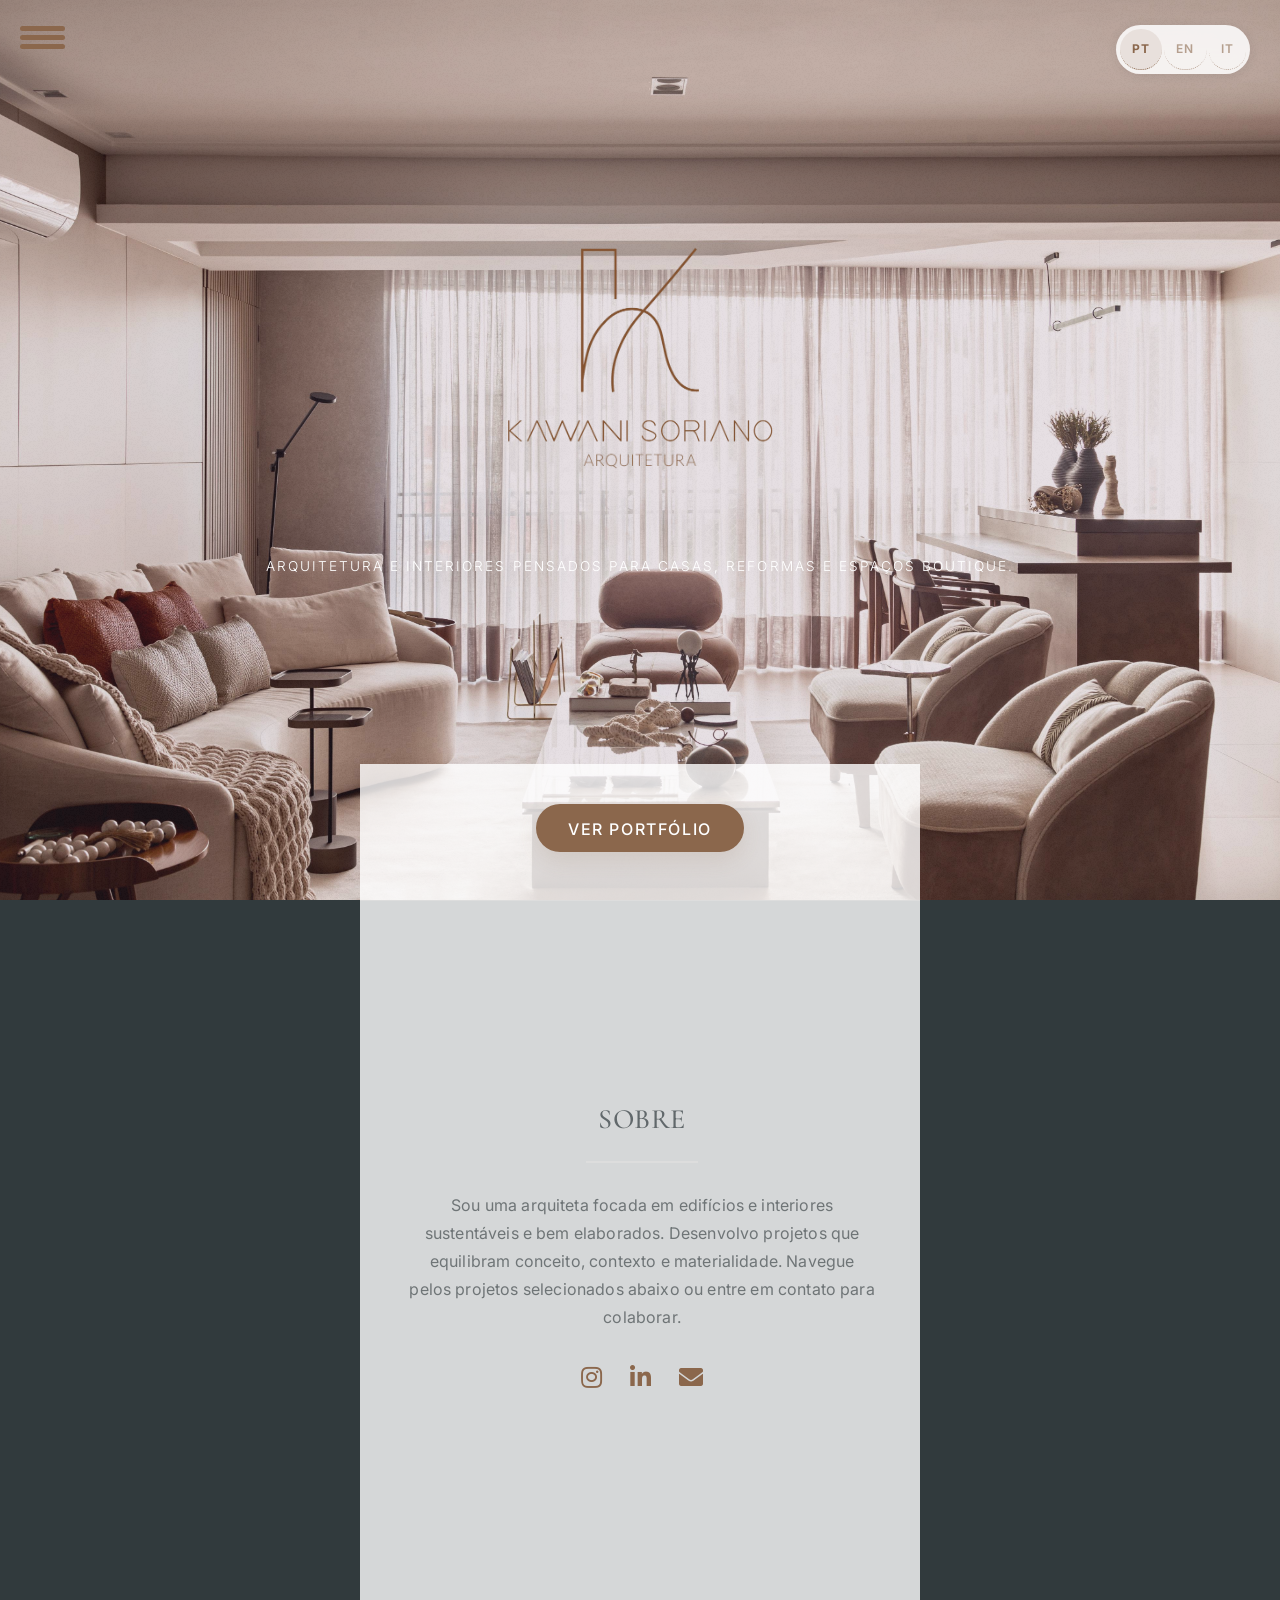
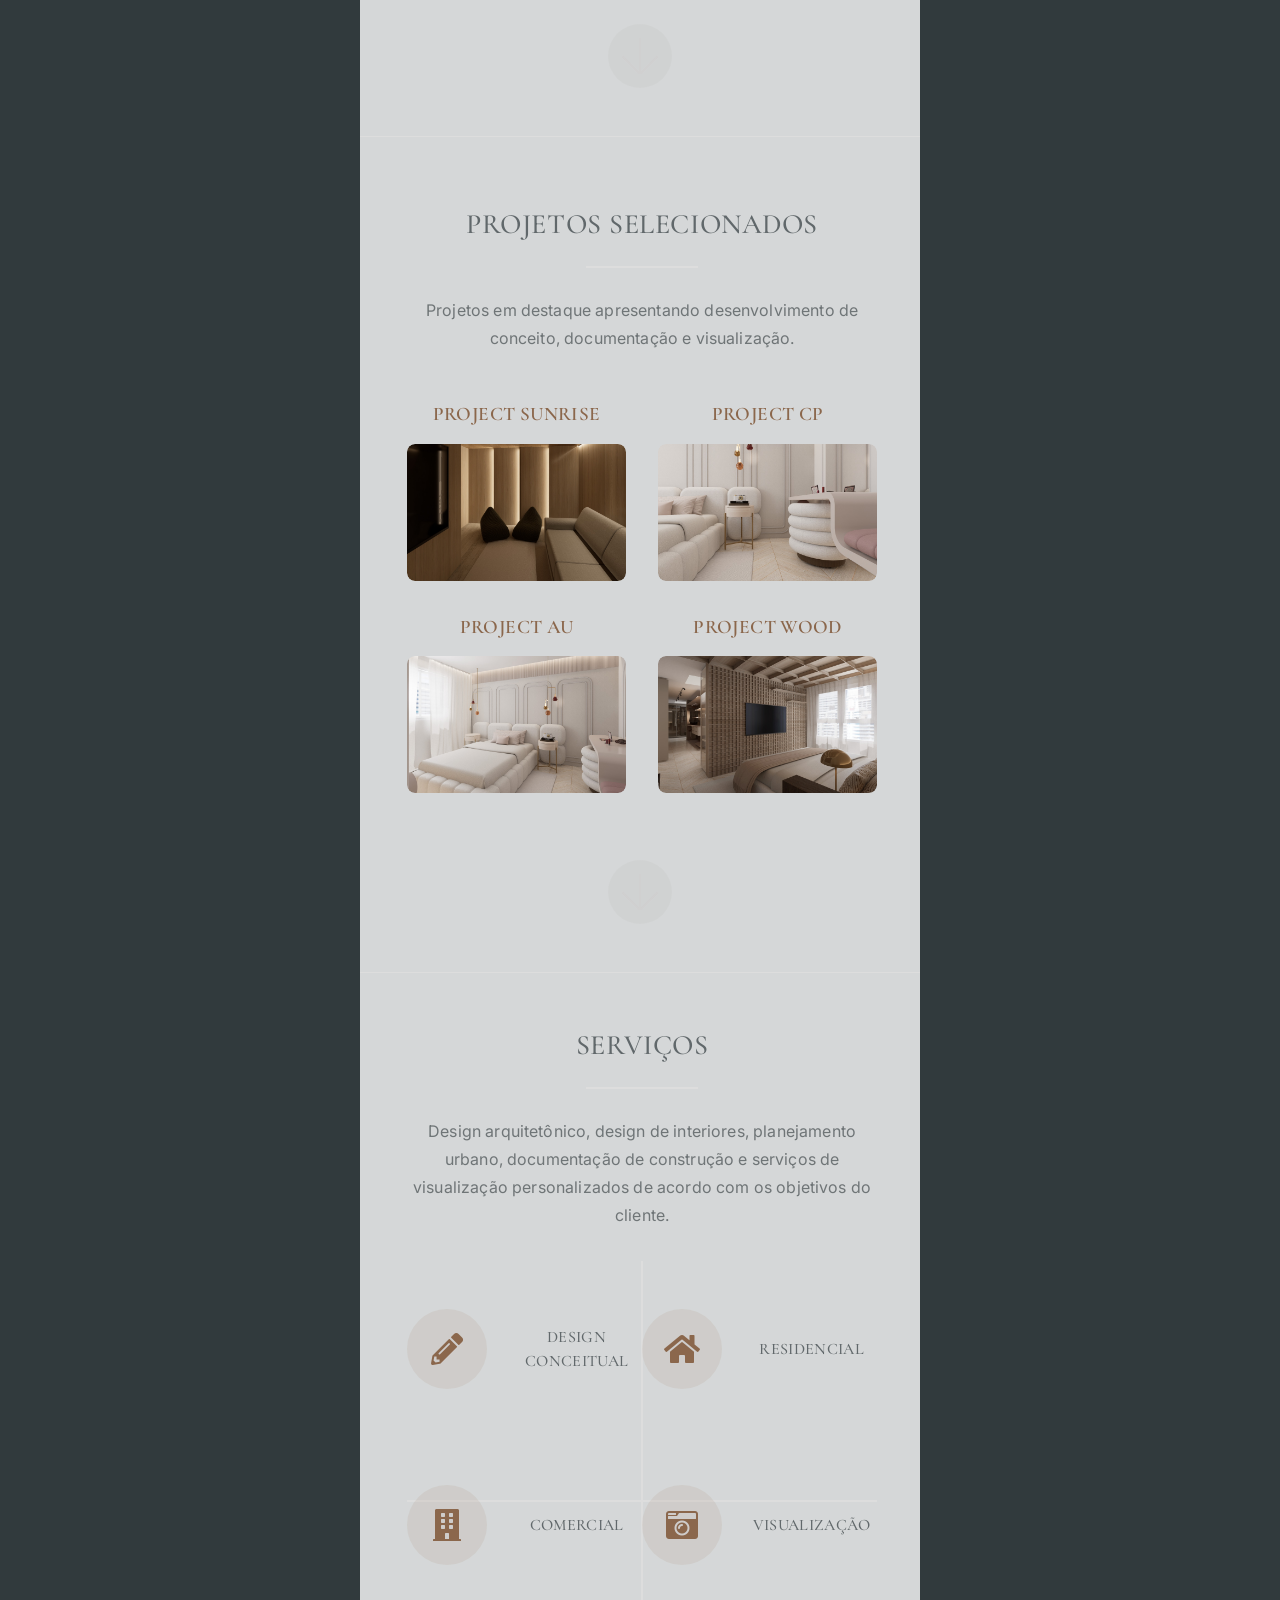
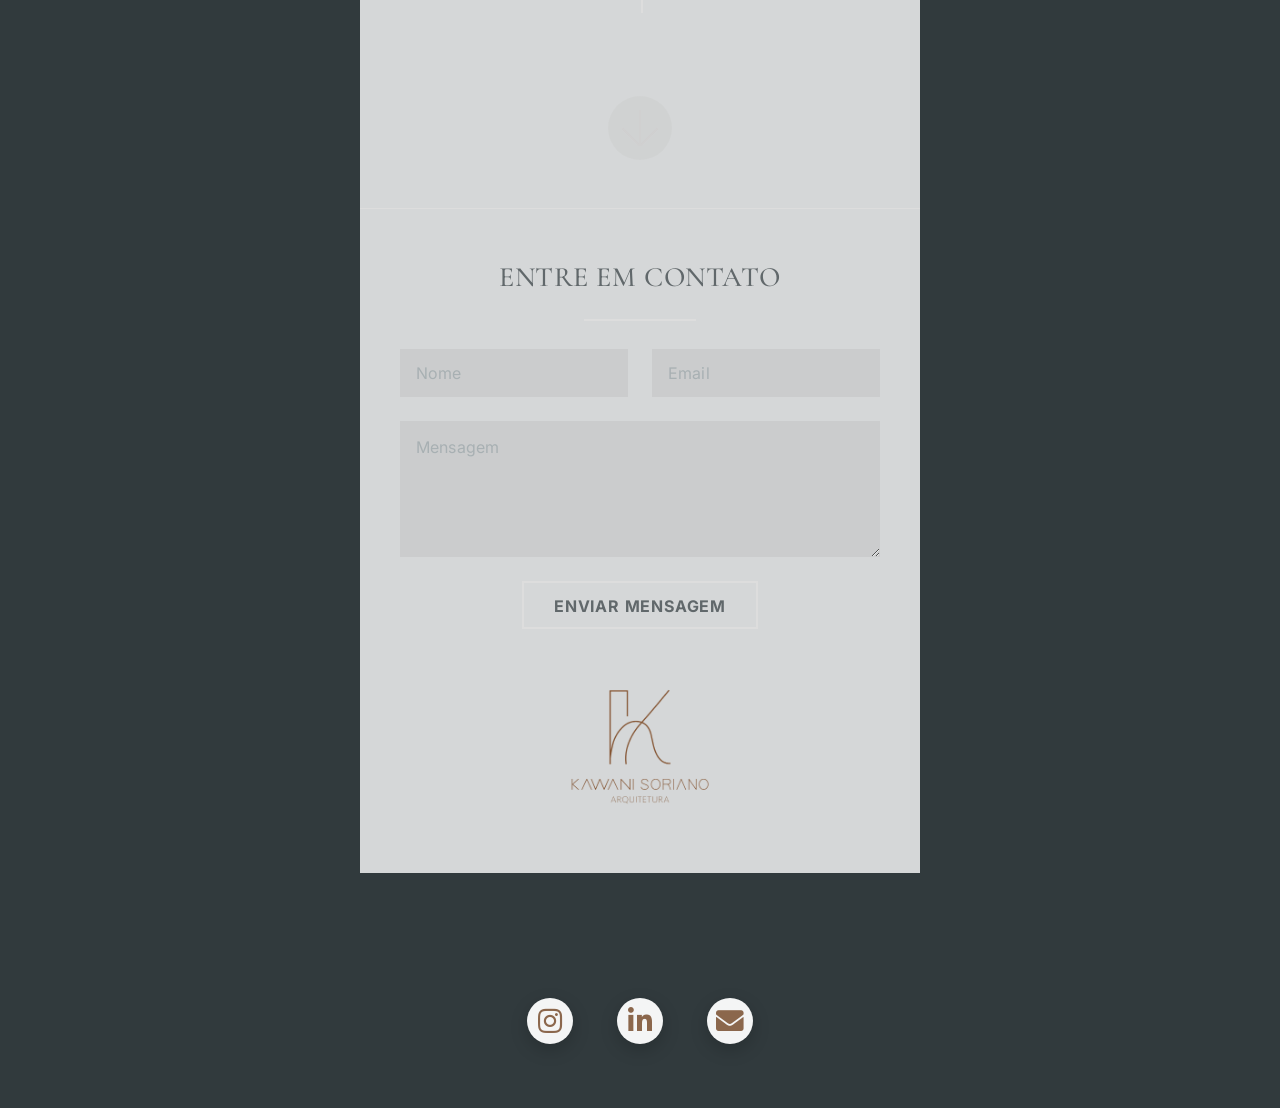
==== index_br.html @ a985feba "user-request: push to main" ====
<!DOCTYPE HTML>
<!--
	Highlights by HTML5 UP
	html5up.net | @ajlkn
	Free for personal and commercial use under the CCA 3.0 license (html5up.net/license)
-->

<!-- DEPLOY TEST -->

<html lang="pt-BR">
	<head>
		<title>Kawani S. — Portfólio de Arquitetura</title>
		<meta charset="utf-8" />
		<meta name="viewport" content="width=device-width, initial-scale=1, user-scalable=no" />
		<meta name="robots" content="index, follow, max-image-preview:large, max-snippet:-1, max-video-preview:-1" />
		<meta name="description" itemprop="description" content="Kawani S. cria arquitetura e interiores pensados para clientes que buscam espaços calmos, bonitos e bem resolvidos." />
		<meta name="keywords" content="arquitetura, design de interiores, arquitetura residencial, interiores comerciais, reforma" />
		<meta name="author" content="Kawani S." />
		<link rel="canonical" href="index_br.html" />
		<link rel="alternate" hreflang="en" href="index.html" />
		<link rel="alternate" hreflang="pt-BR" href="index_br.html" />
		<link rel="alternate" hreflang="it" href="index_it.html" />
		<link rel="alternate" hreflang="x-default" href="index.html" />
		<meta property="og:type" content="website" />
		<meta property="og:title" content="Kawani S. — Portfólio de Arquitetura" />
		<meta property="og:description" content="Arquitetura e interiores pensados para casas, reformas e espaços boutique." />
		<meta property="og:url" content="index_br.html" />
		<meta property="og:site_name" content="Kawani S." />
		<meta name="twitter:card" content="summary_large_image" />
		<meta name="twitter:title" content="Kawani S. — Portfólio de Arquitetura" />
		<meta name="twitter:description" content="Arquitetura e interiores pensados para casas, reformas e espaços boutique." />
		<link rel="apple-touch-icon" sizes="180x180" href="apple-touch-icon.png">
		<link rel="icon" type="image/png" sizes="32x32" href="favicon-32x32.png">
		<link rel="icon" type="image/png" sizes="16x16" href="favicon-16x16.png">
		<link rel="manifest" href="site.webmanifest">
		<link rel="preconnect" href="https://fonts.googleapis.com">
		<link rel="preconnect" href="https://fonts.gstatic.com" crossorigin>
		<link href="https://fonts.googleapis.com/css2?family=Cormorant+Garamond:wght@300;400;500;600;700&family=Inter:wght@300;400;500;600&display=swap" rel="stylesheet">
		<link rel="stylesheet" href="assets/css/main.css" />
		<script type="application/ld+json">
		{
		  "@context": "https://schema.org",
		  "@graph": [
		    {
		      "@type": "Organization",
		      "name": "Kawani S.",
		      "url": "index_br.html",
		      "email": "kawanisorianoarquitetura@gmail.com",
		      "sameAs": [
		        "https://www.instagram.com/kasorianoarquitetura/",
		        "https://www.linkedin.com/in/kawani-s-4705ba17a/"
		      ],
		      "description": "Kawani S. cria arquitetura e interiores para casas, reformas e espaços boutique."
		    },
		    {
		      "@type": "WebSite",
		      "name": "Kawani S. Portfólio de Arquitetura",
		      "url": "index_br.html",
		      "inLanguage": "pt-BR",
		      "description": "Portfólio de arquitetura e design de interiores com foco em conceito, documentação e visualização."
		    },
		    {
		      "@type": "FAQPage",
		      "mainEntity": [
		        {
		          "@type": "Question",
		          "name": "Quais serviços a Kawani S. oferece?",
		          "acceptedAnswer": {
		            "@type": "Answer",
		            "text": "A Kawani S. oferece design conceitual, design residencial, design de interiores comerciais e suporte de visualização para novas construções e reformas."
		          }
		        },
		        {
		          "@type": "Question",
		          "name": "Para quem é o portfólio?",
		          "acceptedAnswer": {
		            "@type": "Answer",
		            "text": "O portfólio é voltado para clientes que buscam arquitetura e interiores pensados para casas, espaços boutique e projetos de reforma."
		          }
		        },
		        {
		          "@type": "Question",
		          "name": "Como posso entrar em contato com a Kawani S.?",
		          "acceptedAnswer": {
		            "@type": "Answer",
		            "text": "Você pode entrar em contato por e-mail ou por meio do formulário de contato no site para consultas e projetos."
		          }
		        }
		      ]
		    }
		  ]
		}
		</script>
		<link rel="icon" type="image/png" sizes="32x32" href="favicon-32x32.png">
		<link rel="icon" type="image/png" sizes="16x16" href="favicon-16x16.png">
		<link rel="manifest" href="site.webmanifest">
		<link rel="preconnect" href="https://fonts.googleapis.com">
		<link rel="preconnect" href="https://fonts.gstatic.com" crossorigin>
		<link href="https://fonts.googleapis.com/css2?family=Cormorant+Garamond:wght@300;400;500;600;700&family=Inter:wght@300;400;500;600&display=swap" rel="stylesheet">
		<link rel="stylesheet" href="assets/css/main.css" />
	</head>
	<body class="is-preload" itemscope itemtype="https://schema.org/WebPage">

		<!-- Top-left navigation (hamburger to expand) -->
		<div id="menu">
		  <div id="menu-bar" onclick="menuOnClick()">
		    <div id="bar1" class="bar"></div>
		    <div id="bar2" class="bar"></div>
		    <div id="bar3" class="bar"></div>
		  </div>
		  <nav class="nav" id="nav">
		    <ul>
		      <li><a href="#one">Sobre</a></li>
		      <li><a href="#two">Projetos</a></li>
		      <li><a href="#three">Serviços</a></li>
		      <li><a href="#footer">Contato</a></li>
		    </ul>
		  </nav>
		</div>

		<div class="menu-bg" id="menu-bg"></div>

		<!-- Language Switcher -->
		<div class="language-switcher">
			<a href="index_br.html" class="language-option active" title="Português (Brasil)">PT</a>
			<a href="index.html" class="language-option" title="English">EN</a>
			<a href="index_it.html" class="language-option" title="Italiano">IT</a>
		</div>

		<!-- Header -->
			<section id="header">
				<header class="major">
					<img src="images/logo.png" alt="Kawani S. logo" class="logo" style="width:290px;max-width:290px;height:auto;" />
					<p>Arquitetura e interiores pensados para casas, reformas e espaços boutique.</p>
				</header>
				<div class="container">
					<ul class="actions special">
						<li><a href="#one" class="button primary scrolly">Ver Portfólio</a></li>
					</ul>
				</div>
			</section>

		<!-- One -->
			<section id="one" class="main special">
				<div class="container">
					<span class="image fit primary"><img src="images/background2.jpeg" alt="" /></span>
					<div class="content">
						<header class="major">
							<h2>Sobre</h2>
						</header>
						<p itemprop="description" data-llm-summary="true">Sou uma arquiteta focada em edifícios e interiores sustentáveis e bem elaborados. Desenvolvo projetos que equilibram conceito, contexto e materialidade. Navegue pelos projetos selecionados abaixo ou entre em contato para colaborar.</p>
						<ul class="icons">
							<li><a href="https://www.instagram.com/kasorianoarquitetura/" class="icon brands alt fa-instagram" target="_blank" rel="noopener"><span class="label">Instagram</span></a></li>
							<li><a href="https://www.linkedin.com/in/kawani-s-4705ba17a/" class="icon brands alt fa-linkedin-in" target="_blank" rel="noopener"><span class="label">LinkedIn</span></a></li>
							<li><a href="mailto:kawanisorianoarquitetura@gmail.com" class="icon solid alt fa-envelope"><span class="label">Email</span></a></li>
						</ul>
					</div>
					<a href="#two" class="goto-next scrolly">Next</a>
				</div>
			</section>

		<!-- Two -->
			<section id="two" class="main special">
				<div class="container">
					<span class="image fit primary"><img src="images/background1.jpeg" alt="" /></span>
					<div class="content">
						<header class="major">
							<h2>Projetos Selecionados</h2>
						</header>
						<p>Projetos em destaque apresentando desenvolvimento de conceito, documentação e visualização.</p>

						<!-- Project Grid -->
						<div class="project-grid">
							<div class="project-card" onclick="openProjectModal('sunrise', event)">
								<h3 class="project-title">Project Sunrise</h3>
								<div class="project-image">
									<img src="images/project-sunrise.jpeg" alt="Project Sunrise" />
									<div class="project-overlay">
										<span class="view-project">Ver Projeto →</span>
									</div>
								</div>
							</div>

							<div class="project-card" onclick="openProjectModal('cp', event)">
								<h3 class="project-title">Project CP</h3>
								<div class="project-image">
									<img src="images/project-cp.jpeg" alt="Project CP" />
									<div class="project-overlay">
										<span class="view-project">Ver Projeto →</span>
									</div>
								</div>
							</div>

							<div class="project-card" onclick="openProjectModal('au', event)">
								<h3 class="project-title">Project AU</h3>
								<div class="project-image">
									<img src="images/project-au.jpeg" alt="Project AU" />
									<div class="project-overlay">
										<span class="view-project">Ver Projeto →</span>
									</div>
								</div>
							</div>

							<div class="project-card" onclick="openProjectModal('wood', event)">
								<h3 class="project-title">Project Wood</h3>
								<div class="project-image">
									<img src="images/project-wood.jpeg" alt="Project Wood" />
									<div class="project-overlay">
										<span class="view-project">Ver Projeto →</span>
									</div>
								</div>
							</div>
						</div>
					</div>
					<a href="#three" class="goto-next scrolly">Next</a>
				</div>
			</section>

		<!-- Three -->
			<section id="three" class="main special">
				<div class="container">
					<span class="image fit primary"><img src="images/background3.jpeg" alt="" /></span>
					<div class="content">
						<header class="major">
							<h2>Serviços</h2>
						</header>
						<p>Design arquitetônico, design de interiores, planejamento urbano, documentação de construção e serviços de visualização personalizados de acordo com os objetivos do cliente.</p>
						<ul class="icons-grid">
							<li>
								<span class="icon solid major fa-pencil-alt"></span>
								<h3>Design Conceitual</h3>
							</li>
							<li>
								<span class="icon solid major fa-home"></span>
								<h3>Residencial</h3>
							</li>
							<li>
								<span class="icon solid major fa-building"></span>
								<h3>Comercial</h3>
							</li>
							<li>
								<span class="icon solid major fa-camera-retro"></span>
								<h3>Visualização</h3>
							</li>
						</ul>
					</div>
					<a href="#footer" class="goto-next scrolly">Next</a>
				</div>
			</section>

		<!-- Four -->
		<!--
			<section id="four" class="main">
				<div class="container">
					<div class="content">
						<header class="major">
							<h2>Elements</h2>
						</header>
						<section>
							<h4>Text</h4>
							<p>This is <b>bold</b> and this is <strong>strong</strong>. This is <i>italic</i> and this is <em>emphasized</em>.
							This is <sup>superscript</sup> text and this is <sub>subscript</sub> text.
							This is <u>underlined</u> and this is code: <code>for (;;) { ... }</code>. Finally, <a href="#">this is a link</a>.</p>
							<hr />
							<header>
								<h4>Heading with a Subtitle</h4>
								<p>Lorem ipsum dolor sit amet nullam id egestas urna aliquam</p>
							</header>
							<p>Nunc lacinia ante nunc ac lobortis. Interdum adipiscing gravida odio porttitor sem non mi integer non faucibus ornare mi ut ante amet placerat aliquet. Volutpat eu sed ante lacinia sapien lorem accumsan varius montes viverra nibh in adipiscing blandit tempus accumsan.</p>
							<header>
								<h5>Heading with a Subtitle</h5>
								<p>Lorem ipsum dolor sit amet nullam id egestas urna aliquam</p>
							</header>
							<p>Nunc lacinia ante nunc ac lobortis. Interdum adipiscing gravida odio porttitor sem non mi integer non faucibus ornare mi ut ante amet placerat aliquet. Volutpat eu sed ante lacinia sapien lorem accumsan varius montes viverra nibh in adipiscing blandit tempus accumsan.</p>
							<hr />
							<h2>Heading Level 2</h2>
							<h3>Heading Level 3</h3>
							<h4>Heading Level 4</h4>
							<h5>Heading Level 5</h5>
							<h6>Heading Level 6</h6>
							<hr />
							<h5>Blockquote</h5>
							<blockquote>Fringilla nisl. Donec accumsan interdum nisi, quis tincidunt felis sagittis eget tempus euismod. Vestibulum ante ipsum primis in faucibus vestibulum. Blandit adipiscing eu felis iaculis volutpat ac adipiscing accumsan faucibus. Vestibulum ante ipsum primis in faucibus lorem ipsum dolor sit amet nullam adipiscing eu felis.</blockquote>
							<h5>Preformatted</h5>
							<pre><code>i = 0;

while (!deck.isInOrder()) {
  print 'Iteration ' + i;
  deck.shuffle();
  i++;
}

print 'It took ' + i + ' iterations to sort the deck.';</code></pre>
						</section>

						<section>
							<h4>Lists</h4>
							<div class="row">
								<div class="col-6 col-12-medium">
									<h5>Unordered</h5>
									<ul>
										<li>Dolor pulvinar etiam.</li>
										<li>Sagittis adipiscing.</li>
										<li>Felis enim feugiat.</li>
									</ul>
									<h5>Alternate</h5>
									<ul class="alt">
										<li>Dolor pulvinar etiam.</li>
										<li>Sagittis adipiscing.</li>
										<li>Felis enim feugiat.</li>
									</ul>
								</div>
								<div class="col-6 col-12-medium">
									<h5>Ordered</h5>
									<ol>
										<li>Dolor pulvinar etiam.</li>
										<li>Etiam vel felis viverra.</li>
										<li>Felis enim feugiat.</li>
										<li>Dolor pulvinar etiam.</li>
										<li>Etiam vel felis lorem.</li>
										<li>Felis enim et feugiat.</li>
									</ol>
									<h5>Icons</h5>
									<ul class="icons">
										<li><a href="#" class="icon brands fa-twitter"><span class="label">Twitter</span></a></li>
										<li><a href="#" class="icon brands fa-facebook-f"><span class="label">Facebook</span></a></li>
										<li><a href="#" class="icon brands fa-instagram"><span class="label">Instagram</span></a></li>
										<li><a href="#" class="icon brands fa-github"><span class="label">Github</span></a></li>
									</ul>
								</div>
							</div>
							<h5>Actions</h5>
							<ul class="actions">
								<li><a href="#" class="button primary">Default</a></li>
								<li><a href="#" class="button">Default</a></li>
							</ul>
							<ul class="actions small">
								<li><a href="#" class="button primary small">Small</a></li>
								<li><a href="#" class="button small">Small</a></li>
							</ul>
							<div class="row">
								<div class="col-6 col-12-small">
									<ul class="actions stacked">
										<li><a href="#" class="button primary">Default</a></li>
										<li><a href="#" class="button">Default</a></li>
									</ul>
								</div>
								<div class="col-6 col-12-small">
									<ul class="actions stacked">
										<li><a href="#" class="button primary small">Small</a></li>
										<li><a href="#" class="button small">Small</a></li>
									</ul>
								</div>
								<div class="col-6 col-12-small">
									<ul class="actions stacked">
										<li><a href="#" class="button primary fit">Default</a></li>
										<li><a href="#" class="button fit">Default</a></li>
									</ul>
								</div>
								<div class="col-6 col-12-small">
									<ul class="actions stacked">
										<li><a href="#" class="button primary small fit">Small</a></li>
										<li><a href="#" class="button small fit">Small</a></li>
									</ul>
								</div>
							</div>
						</section>

						<section>
							<h4>Table</h4>
							<h5>Default</h5>
							<div class="table-wrapper">
								<table>
									<thead>
										<tr>
											<th>Name</th>
											<th>Description</th>
											<th>Price</th>
										</tr>
									</thead>
									<tbody>
										<tr>
											<td>Item One</td>
											<td>Ante turpis integer aliquet porttitor.</td>
											<td>29.99</td>
										</tr>
										<tr>
											<td>Item Two</td>
											<td>Vis ac commodo adipiscing arcu aliquet.</td>
											<td>19.99</td>
										</tr>
										<tr>
											<td>Item Three</td>
											<td> Morbi faucibus arcu accumsan lorem.</td>
											<td>29.99</td>
										</tr>
										<tr>
											<td>Item Four</td>
											<td>Vitae integer tempus condimentum.</td>
											<td>19.99</td>
										</tr>
										<tr>
											<td>Item Five</td>
											<td>Ante turpis integer aliquet porttitor.</td>
											<td>29.99</td>
										</tr>
									</tbody>
									<tfoot>
										<tr>
											<td colspan="2"></td>
											<td>100.00</td>
										</tr>
									</tfoot>
								</table>
							</div>

							<h5>Alternate</h5>
							<div class="table-wrapper">
								<table class="alt">
									<thead>
										<tr>
											<th>Name</th>
											<th>Description</th>
											<th>Price</th>
										</tr>
									</thead>
									<tbody>
										<tr>
											<td>Item One</td>
											<td>Ante turpis integer aliquet porttitor.</td>
											<td>29.99</td>
										</tr>
										<tr>
											<td>Item Two</td>
											<td>Vis ac commodo adipiscing arcu aliquet.</td>
											<td>19.99</td>
										</tr>
										<tr>
											<td>Item Three</td>
											<td> Morbi faucibus arcu accumsan lorem.</td>
											<td>29.99</td>
										</tr>
										<tr>
											<td>Item Four</td>
											<td>Vitae integer tempus condimentum.</td>
											<td>19.99</td>
										</tr>
										<tr>
											<td>Item Five</td>
											<td>Ante turpis integer aliquet porttitor.</td>
											<td>29.99</td>
										</tr>
									</tbody>
									<tfoot>
										<tr>
											<td colspan="2"></td>
											<td>100.00</td>
										</tr>
									</tfoot>
								</table>
							</div>
						</section>

						<section>
							<h4>Buttons</h4>
							<ul class="actions">
								<li><a href="#" class="button primary">Primary</a></li>
								<li><a href="#" class="button">Default</a></li>
							</ul>
							<ul class="actions">
								<li><a href="#" class="button">Default</a></li>
								<li><a href="#" class="button small">Small</a></li>
							</ul>
							<ul class="actions fit">
								<li><a href="#" class="button primary fit">Fit</a></li>
								<li><a href="#" class="button fit">Fit</a></li>
							</ul>
							<ul class="actions fit small">
								<li><a href="#" class="button primary fit small">Fit + Small</a></li>
								<li><a href="#" class="button fit small">Fit + Small</a></li>
							</ul>
							<ul class="actions">
								<li><a href="#" class="button primary icon solid fa-download">Icon</a></li>
								<li><a href="#" class="button icon solid fa-download">Icon</a></li>
							</ul>
							<ul class="actions">
								<li><span class="button primary disabled">Disabled</span></li>
								<li><span class="button disabled">Disabled</span></li>
							</ul>
						</section>

						<section>
							<h4>Form</h4>
							<form method="post" action="#">
								<div class="row gtr-uniform">
									<div class="col-6 col-12-xsmall">
										<input type="text" name="demo-name" id="demo-name" value="" placeholder="Name" />
									</div>
									<div class="col-6 col-12-xsmall">
										<input type="email" name="demo-email" id="demo-email" value="" placeholder="Email" />
									</div>
									<div class="col-12">
										<select name="demo-category" id="demo-category">
											<option value="">- Category -</option>
											<option value="1">Manufacturing</option>
											<option value="1">Shipping</option>
											<option value="1">Administration</option>
											<option value="1">Human Resources</option>
										</select>
									</div>
									<div class="col-4 col-12-small">
										<input type="radio" id="demo-priority-low" name="demo-priority" checked>
										<label for="demo-priority-low">Low</label>
									</div>
									<div class="col-4 col-12-small">
										<input type="radio" id="demo-priority-normal" name="demo-priority">
										<label for="demo-priority-normal">Normal</label>
									</div>
									<div class="col-4 col-12-small">
										<input type="radio" id="demo-priority-high" name="demo-priority">
										<label for="demo-priority-high">High</label>
									</div>
									<div class="col-6 col-12-small">
										<input type="checkbox" id="demo-copy" name="demo-copy">
										<label for="demo-copy">Email me a copy</label>
									</div>
									<div class="col-6 col-12-small">
										<input type="checkbox" id="demo-human" name="demo-human" checked>
										<label for="demo-human">Not a robot</label>
									</div>
									<div class="col-12">
										<textarea name="demo-message" id="demo-message" placeholder="Enter your message" rows="6"></textarea>
									</div>
									<div class="col-12">
										<ul class="actions">
											<li><input type="submit" value="Send Message" class="primary" /></li>
											<li><input type="reset" value="Reset" /></li>
										</ul>
									</div>
								</div>
							</form>
						</section>

						<section>
							<h4>Image</h4>
							<h5>Fit</h5>
							<div class="box alt">
								<div class="row gtr-uniform gtr-50">
									<div class="col-12"><span class="image fit"><img src="images/pic04.jpg" alt="" /></span></div>
									<div class="col-4"><span class="image fit"><img src="images/pic04.jpg" alt="" /></span></div>
									<div class="col-4"><span class="image fit"><img src="images/pic04.jpg" alt="" /></span></div>
									<div class="col-4"><span class="image fit"><img src="images/pic04.jpg" alt="" /></span></div>
									<div class="col-4"><span class="image fit"><img src="images/pic04.jpg" alt="" /></span></div>
									<div class="col-4"><span class="image fit"><img src="images/pic04.jpg" alt="" /></span></div>
									<div class="col-4"><span class="image fit"><img src="images/pic04.jpg" alt="" /></span></div>
									<div class="col-4"><span class="image fit"><img src="images/pic04.jpg" alt="" /></span></div>
									<div class="col-4"><span class="image fit"><img src="images/pic04.jpg" alt="" /></span></div>
									<div class="col-4"><span class="image fit"><img src="images/pic04.jpg" alt="" /></span></div>
								</div>
							</div>
							<h5>Left &amp; Right</h5>
							<p><span class="image left"><img src="images/pic05.jpg" alt="" /></span>Fringilla nisl. Donec accumsan interdum nisi, quis tincidunt felis sagittis eget. tempus euismod. Vestibulum ante ipsum primis in faucibus vestibulum. Blandit adipiscing eu felis iaculis volutpat ac adipiscing accumsan eu faucibus. Integer ac pellentesque praesent tincidunt felis sagittis eget. tempus euismod. Vestibulum ante ipsum primis in faucibus vestibulum. Blandit adipiscing eu felis iaculis volutpat ac adipiscing accumsan eu faucibus. Integer ac pellentesque praesent. Donec accumsan interdum nisi, quis tincidunt felis sagittis eget. tempus euismod. Vestibulum ante ipsum primis in faucibus vestibulum. Blandit adipiscing eu felis iaculis volutpat ac adipiscing accumsan eu faucibus. Integer ac pellentesque praesent tincidunt felis sagittis eget. tempus euismod. Vestibulum ante ipsum primis in faucibus vestibulum. Blandit adipiscing eu felis iaculis volutpat ac adipiscing accumsan eu faucibus. Integer ac pellentesque praesent.</p>
							<p><span class="image right"><img src="images/pic05.jpg" alt="" /></span>Fringilla nisl. Donec accumsan interdum nisi, quis tincidunt felis sagittis eget. tempus euismod. Vestibulum ante ipsum primis in faucibus vestibulum. Blandit adipiscing eu felis iaculis volutpat ac adipiscing accumsan eu faucibus. Integer ac pellentesque praesent tincidunt felis sagittis eget. tempus euismod. Vestibulum ante ipsum primis in faucibus vestibulum. Blandit adipiscing eu felis iaculis volutpat ac adipiscing accumsan eu faucibus. Integer ac pellentesque praesent. Donec accumsan interdum nisi, quis tincidunt felis sagittis eget. tempus euismod. Vestibulum ante ipsum primis in faucibus vestibulum. Blandit adipiscing eu felis iaculis volutpat ac adipiscing accumsan eu faucibus. Integer ac pellentesque praesent tincidunt felis sagittis eget. tempus euismod. Vestibulum ante ipsum primis in faucibus vestibulum. Blandit adipiscing eu felis iaculis volutpat ac adipiscing accumsan eu faucibus. Integer ac pellentesque praesent.</p>
						</section>

					</div>
					<a href="#footer" class="goto-next scrolly">Next</a>
				</div>
			</section>
		-->

		<!-- Project Modal -->
		<div id="projectModal" class="project-modal">
			<div class="modal-content">
				<span class="modal-close" onclick="closeProjectModal()">&times;</span>
				<div class="modal-body">
					<h2 id="modalTitle"></h2>
					<p id="modalDescription"></p>
					<div class="modal-gallery">
						<img id="modalImg1" src="" alt="" />
						<img id="modalImg2" src="" alt="" />
						<img id="modalImg3" src="" alt="" />
						<img id="modalImg4" src="" alt="" />
					</div>
				</div>
			</div>
		</div>

		<!-- Footer -->
			<section id="footer">
				<div class="container">
					<header class="major">
						<h2>Entre em contato</h2>
					</header>
					<form method="POST" action="https://formspree.io/f/mbdlnwde">
						<div class="row gtr-uniform">
							<div class="col-6 col-12-xsmall"><input type="text" name="name" id="name" placeholder="Nome" required /></div>
							<div class="col-6 col-12-xsmall"><input type="email" name="email" id="email" placeholder="Email" required /></div>
							<div class="col-12"><textarea name="message" id="message" placeholder="Mensagem" rows="4" required></textarea></div>
							<div class="col-12">
								<ul class="actions special">
									<li><input type="submit" value="Enviar Mensagem" class="primary" /></li>
								</ul>
							</div>
						</div>
					</form>
					<img src="images/logo.png" alt="Kawani S. logo" class="footer-logo" style="width:150px;height:auto;margin:1.5em auto 1.5em;display:block;" />
				</div>
					<footer>
					<ul class="icons">
						<li><a href="https://www.instagram.com/kasorianoarquitetura/" class="icon brands alt fa-instagram" target="_blank" rel="noopener"><span class="label">Instagram</span></a></li>
						<li><a href="https://www.linkedin.com/in/kawani-s-4705ba17a/" class="icon brands alt fa-linkedin-in" target="_blank" rel="noopener"><span class="label">LinkedIn</span></a></li>
						<li><a href="mailto:kawanisorianoarquitetura@gmail.com" class="icon solid alt fa-envelope"><span class="label">Email</span></a></li>
					</ul>
					<ul class="copyright">

				</footer>
			</section>

		<!-- Scripts -->
			<script src="assets/js/jquery.min.js"></script>
			<script src="assets/js/jquery.scrollex.min.js"></script>
			<script src="assets/js/jquery.scrolly.min.js"></script>
			<script src="assets/js/browser.min.js"></script>
			<script src="assets/js/breakpoints.min.js"></script>
			<script src="assets/js/util.js"></script>
			<script src="assets/js/main.js"></script>
			<script src="assets/js/project-modal-br.js"></script>

	</body>
</html>
---- assets/css/main.css ----
@import url("fontawesome-all.min.css");
@import url("https://fonts.googleapis.com/css?family=Raleway:400,400italic,700,800");

/*
	Highlights by HTML5 UP
	html5up.net | @ajlkn
	Free for personal and commercial use under the CCA 3.0 license (html5up.net/license)
*/

html, body, div, span, applet, object,
iframe, h1, h2, h3, h4, h5, h6, p, blockquote,
pre, a, abbr, acronym, address, big, cite,
code, del, dfn, em, img, ins, kbd, q, s, samp,
small, strike, strong, sub, sup, tt, var, b,
u, i, center, dl, dt, dd, ol, ul, li, fieldset,
form, label, legend, table, caption, tbody,
tfoot, thead, tr, th, td, article, aside,
canvas, details, embed, figure, figcaption,
footer, header, hgroup, menu, nav, output, ruby,
section, summary, time, mark, audio, video {
	margin: 0;
	padding: 0;
	border: 0;
	font-size: 100%;
	font: inherit;
	vertical-align: baseline;}

article, aside, details, figcaption, figure,
footer, header, hgroup, menu, nav, section {
	display: block;}

body {
	line-height: 1;
}

/* Footer social icons: high contrast circular buttons */
section#footer footer ul.icons {
	text-align: center;
	margin-top: 1rem;
}
section#footer footer ul.icons li {
	display: inline-block;
	margin: 0 0.5rem;
}
section#footer footer ul.icons a {
	display: inline-flex;
	align-items: center;
	justify-content: center;
	width: 46px;
	height: 46px;
	border-radius: 50%;
	background: rgba(255,255,255,0.95);
	color: #8b674c; /* brand brown for the icon */
	box-shadow: 0 6px 18px rgba(0,0,0,0.18);
	font-size: 1.15rem;
	transition: transform 0.18s ease, box-shadow 0.18s ease, background 0.18s ease;
}
section#footer footer ul.icons a:hover,
section#footer footer ul.icons a:focus {
	transform: translateY(-4px);
	box-shadow: 0 10px 26px rgba(0,0,0,0.22);
	background: #ffffff;
	color: #5a2f1d;
}
section#footer footer ul.icons a .label { display: none; }


ol, ul {
	list-style: none;
}

blockquote, q {
	quotes: none;
}

	blockquote:before, blockquote:after, q:before, q:after {
		content: '';
		content: none;
	}


table {
	border-collapse: collapse;
	border-spacing: 0;
}

body {
	-webkit-text-size-adjust: none;
}

mark {
	background-color: transparent;
	color: inherit;
}

input::-moz-focus-inner {
	border: 0;
	padding: 0;
}

input, select, textarea {
	-moz-appearance: none;
	-webkit-appearance: none;
	-ms-appearance: none;
	appearance: none;
}

/* Basic */

	html {
		box-sizing: border-box;
	}

	*, *:before, *:after {
		box-sizing: inherit;
	}

	html {
		background-color: #313a3d;
		background-attachment: fixed,						fixed;
		background-image: url("images/overlay.png"), url("../../images/background2.jpeg");
		background-position: top left,					center center;
		background-repeat: repeat,						none;
		background-size: auto,						cover;
	}

	html.is-preload *, html.is-preload *:before, html.is-preload *:after {
		-moz-animation: none !important;
		-webkit-animation: none !important;
		-ms-animation: none !important;
		animation: none !important;
		-moz-transition: none !important;
		-webkit-transition: none !important;
		-ms-transition: none !important;
		transition: none !important;
	}

	html.is-touch {
		height: 100vh;
		overflow: hidden;
	}

		html.is-touch #wrapper {
			-webkit-backface-visibility: hidden;
			-webkit-overflow-scrolling: touch;
			-webkit-transform: translate3d(0, 0, 0);
			height: 100vh;
			overflow: auto;
		}

	body, input, select, textarea {
		color: #6f7577;
		font-family: "Raleway", "Helvetica", sans-serif;
		font-size: 15pt;
		font-weight: 400;
		line-height: 1.75em;
	}

	a {
		-moz-transition: color 0.2s ease-in-out, border-bottom-color 0.2s ease-in-out;
		-webkit-transition: color 0.2s ease-in-out, border-bottom-color 0.2s ease-in-out;
		-ms-transition: color 0.2s ease-in-out, border-bottom-color 0.2s ease-in-out;
		transition: color 0.2s ease-in-out, border-bottom-color 0.2s ease-in-out;
		border-bottom: dotted 1px;
		color: #8b674c;
		text-decoration: none;
	}

		a:hover {
			border-bottom-color: transparent !important;
			color: #8b674c !important;
			text-decoration: none;
		}

	strong, b {
		color: #61686b;
		font-weight: 700;
	}

	em, i {
		font-style: italic;
	}

	p {
		margin: 0 0 2em 0;
	}

	h1, h2, h3, h4, h5, h6 {
		color: #61686b;
		font-weight: 800;
		letter-spacing: 0.075em;
		line-height: 1em;
		margin: 0 0 1em 0;
		text-transform: uppercase;
	}

		h1 a, h2 a, h3 a, h4 a, h5 a, h6 a {
			color: inherit;
			text-decoration: none;
		}

	h2 {
		font-size: 1.75em;
		line-height: 1.5em;
	}

	h3 {
		font-size: 1em;
		line-height: 1.5em;
	}

	h4 {
		font-size: 0.9em;
		line-height: 1.5em;
	}

	h5 {
		font-size: 0.8em;
		line-height: 1.5em;
	}

	h6 {
		font-size: 0.7em;
		line-height: 1.5em;
	}

	sub {
		font-size: 0.8em;
		position: relative;
		top: 0.5em;
	}

	sup {
		font-size: 0.8em;
		position: relative;
		top: -0.5em;
	}

	hr {
		border: 0;
		border-bottom: solid 1px #dddddd;
		margin: 2em 0;
	}

		hr.major {
			margin: 3em 0;
		}

	blockquote {
		border-left: solid 6px #dddddd;
		font-style: italic;
		margin: 0 0 2em 0;
		padding: 0.5em 0 0.5em 1.5em;
	}

	code {
		background: rgba(144, 144, 144, 0.075);
		font-family: "Courier New", monospace;
		font-size: 0.9em;
		margin: 0 0.25em;
		padding: 0.25em 0.65em;
	}

	pre {
		-webkit-overflow-scrolling: touch;
		font-family: "Courier New", monospace;
		font-size: 0.9em;
		margin: 0 0 2em 0;
	}

		pre code {
			display: block;
			line-height: 1.75em;
			padding: 1em 1.5em;
			overflow-x: auto;
		}

	.align-left {
		text-align: left;
	}

	.align-center {
		text-align: center;
	}

	.align-right {
		text-align: right;
	}

/* Container */

	.container {
		margin: 0 auto;
		max-width: calc(100% - 4em);
		width: 35em;
	}

		.container.xsmall {
			width: 8.75em;
		}

		.container.small {
			width: 17.5em;
		}

		.container.medium {
			width: 26.25em;
		}

		.container.large {
			width: 43.75em;
		}

		.container.xlarge {
			width: 52.5em;
		}

		.container.max {
			width: 100%;
		}

		@media screen and (max-width: 980px) {

			.container {
				width: 80% !important;
				max-width: 100% !important;
			}

		}

		@media screen and (max-width: 480px) {

			.container {
				width: 100% !important;
			}

		}

/* Row */

	.row {
		display: flex;
		flex-wrap: wrap;
		box-sizing: border-box;
		align-items: stretch;
	}

		.row > * {
			box-sizing: border-box;
		}

		.row.gtr-uniform > * > :last-child {
			margin-bottom: 0;
		}

		.row.aln-left {
			justify-content: flex-start;
		}

		.row.aln-center {
			justify-content: center;
		}

		.row.aln-right {
			justify-content: flex-end;
		}

		.row.aln-top {
			align-items: flex-start;
		}

		.row.aln-middle {
			align-items: center;
		}

		.row.aln-bottom {
			align-items: flex-end;
		}

		.row > .imp {
			order: -1;
		}

		.row > .col-1 {
			width: 8.33333%;
		}

		.row > .off-1 {
			margin-left: 8.33333%;
		}

		.row > .col-2 {
			width: 16.66667%;
		}

		.row > .off-2 {
			margin-left: 16.66667%;
		}

		.row > .col-3 {
			width: 25%;
		}

		.row > .off-3 {
			margin-left: 25%;
		}

		.row > .col-4 {
			width: 33.33333%;
		}

		.row > .off-4 {
			margin-left: 33.33333%;
		}

		.row > .col-5 {
			width: 41.66667%;
		}

		.row > .off-5 {
			margin-left: 41.66667%;
		}

		.row > .col-6 {
			width: 50%;
		}

/* Logo sizing */
header.major .logo {
	display: block;
	max-width: 360px;
	width: 70%;
	height: auto;
	margin: 0 auto 0.5em auto;
}

		.row > .off-6 {
			margin-left: 50%;
		}

		.row > .col-7 {
			width: 58.33333%;
		}

		.row > .off-7 {
			margin-left: 58.33333%;
		}

		.row > .col-8 {
			width: 66.66667%;
		}

		.row > .off-8 {
			margin-left: 66.66667%;
		}

		.row > .col-9 {
			width: 75%;
		}

		.row > .off-9 {
			margin-left: 75%;
		}

		.row > .col-10 {
			width: 83.33333%;
		}

		.row > .off-10 {
			margin-left: 83.33333%;
		}

		.row > .col-11 {
			width: 91.66667%;
		}

		.row > .off-11 {
			margin-left: 91.66667%;
		}

		.row > .col-12 {
			width: 100%;
		}

		.row > .off-12 {
			margin-left: 100%;
		}

		.row.gtr-0 {
			margin-top: 0;
			margin-left: 0em;
		}

			.row.gtr-0 > * {
				padding: 0 0 0 0em;
			}

			.row.gtr-0.gtr-uniform {
				margin-top: 0em;
			}

				.row.gtr-0.gtr-uniform > * {
					padding-top: 0em;
				}

		.row.gtr-25 {
			margin-top: 0;
			margin-left: -0.375em;
		}

			.row.gtr-25 > * {
				padding: 0 0 0 0.375em;
			}

			.row.gtr-25.gtr-uniform {
				margin-top: -0.375em;
			}

				.row.gtr-25.gtr-uniform > * {
					padding-top: 0.375em;
				}

		.row.gtr-50 {
			margin-top: 0;
			margin-left: -0.75em;
		}

			.row.gtr-50 > * {
				padding: 0 0 0 0.75em;
			}

			.row.gtr-50.gtr-uniform {
				margin-top: -0.75em;
			}

				.row.gtr-50.gtr-uniform > * {
					padding-top: 0.75em;
				}

		.row {
			margin-top: 0;
			margin-left: -1.5em;
		}

			.row > * {
				padding: 0 0 0 1.5em;
			}

			.row.gtr-uniform {
				margin-top: -1.5em;
			}

				.row.gtr-uniform > * {
					padding-top: 1.5em;
				}

		.row.gtr-150 {
			margin-top: 0;
			margin-left: -2.25em;
		}

			.row.gtr-150 > * {
				padding: 0 0 0 2.25em;
			}

			.row.gtr-150.gtr-uniform {
				margin-top: -2.25em;
			}

				.row.gtr-150.gtr-uniform > * {
					padding-top: 2.25em;
				}

		.row.gtr-200 {
			margin-top: 0;
			margin-left: -3em;
		}

			.row.gtr-200 > * {
				padding: 0 0 0 3em;
			}

			.row.gtr-200.gtr-uniform {
				margin-top: -3em;
			}

				.row.gtr-200.gtr-uniform > * {
					padding-top: 3em;
				}

		@media screen and (max-width: 1680px) {

			.row {
				display: flex;
				flex-wrap: wrap;
				box-sizing: border-box;
				align-items: stretch;
			}

				.row > * {
					box-sizing: border-box;
				}

				.row.gtr-uniform > * > :last-child {
					margin-bottom: 0;
				}

				.row.aln-left {
					justify-content: flex-start;
				}

				.row.aln-center {
					justify-content: center;
				}

				.row.aln-right {
					justify-content: flex-end;
				}

				.row.aln-top {
					align-items: flex-start;
				}

				.row.aln-middle {
					align-items: center;
				}

				.row.aln-bottom {
					align-items: flex-end;
				}

				.row > .imp-large {
					order: -1;
				}

				.row > .col-1-large {
					width: 8.33333%;
				}

				.row > .off-1-large {
					margin-left: 8.33333%;
				}

				.row > .col-2-large {
					width: 16.66667%;
				}

				.row > .off-2-large {
					margin-left: 16.66667%;
				}

				.row > .col-3-large {
					width: 25%;
				}

				.row > .off-3-large {
					margin-left: 25%;
				}

				.row > .col-4-large {
					width: 33.33333%;
				}

				.row > .off-4-large {
					margin-left: 33.33333%;
				}

				.row > .col-5-large {
					width: 41.66667%;
				}

				.row > .off-5-large {
					margin-left: 41.66667%;
				}

				.row > .col-6-large {
					width: 50%;
				}

				.row > .off-6-large {
					margin-left: 50%;
				}

				.row > .col-7-large {
					width: 58.33333%;
				}

				.row > .off-7-large {
					margin-left: 58.33333%;
				}

				.row > .col-8-large {
					width: 66.66667%;
				}

				.row > .off-8-large {
					margin-left: 66.66667%;
				}

				.row > .col-9-large {
					width: 75%;
				}

				.row > .off-9-large {
					margin-left: 75%;
				}

				.row > .col-10-large {
					width: 83.33333%;
				}

				.row > .off-10-large {
					margin-left: 83.33333%;
				}

				.row > .col-11-large {
					width: 91.66667%;
				}

				.row > .off-11-large {
					margin-left: 91.66667%;
				}

				.row > .col-12-large {
					width: 100%;
				}

				.row > .off-12-large {
					margin-left: 100%;
				}

				.row.gtr-0 {
					margin-top: 0;
					margin-left: 0em;
				}

					.row.gtr-0 > * {
						padding: 0 0 0 0em;
					}

					.row.gtr-0.gtr-uniform {
						margin-top: 0em;
					}

						.row.gtr-0.gtr-uniform > * {
							padding-top: 0em;
						}

				.row.gtr-25 {
					margin-top: 0;
					margin-left: -0.375em;
				}

					.row.gtr-25 > * {
						padding: 0 0 0 0.375em;
					}

					.row.gtr-25.gtr-uniform {
						margin-top: -0.375em;
					}

						.row.gtr-25.gtr-uniform > * {
							padding-top: 0.375em;
						}

				.row.gtr-50 {
					margin-top: 0;
					margin-left: -0.75em;
				}

					.row.gtr-50 > * {
						padding: 0 0 0 0.75em;
					}

					.row.gtr-50.gtr-uniform {
						margin-top: -0.75em;
					}

						.row.gtr-50.gtr-uniform > * {
							padding-top: 0.75em;
						}

				.row {
					margin-top: 0;
					margin-left: -1.5em;
				}

					.row > * {
						padding: 0 0 0 1.5em;
					}

					.row.gtr-uniform {
						margin-top: -1.5em;
					}

						.row.gtr-uniform > * {
							padding-top: 1.5em;
						}

				.row.gtr-150 {
					margin-top: 0;
					margin-left: -2.25em;
				}

					.row.gtr-150 > * {
						padding: 0 0 0 2.25em;
					}

					.row.gtr-150.gtr-uniform {
						margin-top: -2.25em;
					}

						.row.gtr-150.gtr-uniform > * {
							padding-top: 2.25em;
						}

				.row.gtr-200 {
					margin-top: 0;
					margin-left: -3em;
				}

					.row.gtr-200 > * {
						padding: 0 0 0 3em;
					}

					.row.gtr-200.gtr-uniform {
						margin-top: -3em;
					}

						.row.gtr-200.gtr-uniform > * {
							padding-top: 3em;
						}

		}

		@media screen and (max-width: 980px) {

			.row {
				display: flex;
				flex-wrap: wrap;
				box-sizing: border-box;
				align-items: stretch;
			}

				.row > * {
					box-sizing: border-box;
				}

				.row.gtr-uniform > * > :last-child {
					margin-bottom: 0;
				}

				.row.aln-left {
					justify-content: flex-start;
				}

				.row.aln-center {
					justify-content: center;
				}

				.row.aln-right {
					justify-content: flex-end;
				}

				.row.aln-top {
					align-items: flex-start;
				}

				.row.aln-middle {
					align-items: center;
				}

				.row.aln-bottom {
					align-items: flex-end;
				}

				.row > .imp-medium {
					order: -1;
				}

				.row > .col-1-medium {
					width: 8.33333%;
				}

				.row > .off-1-medium {
					margin-left: 8.33333%;
				}

				.row > .col-2-medium {
					width: 16.66667%;
				}

				.row > .off-2-medium {
					margin-left: 16.66667%;
				}

				.row > .col-3-medium {
					width: 25%;
				}

				.row > .off-3-medium {
					margin-left: 25%;
				}

				.row > .col-4-medium {
					width: 33.33333%;
				}

				.row > .off-4-medium {
					margin-left: 33.33333%;
				}

				.row > .col-5-medium {
					width: 41.66667%;
				}

				.row > .off-5-medium {
					margin-left: 41.66667%;
				}

				.row > .col-6-medium {
					width: 50%;
				}

				.row > .off-6-medium {
					margin-left: 50%;
				}

				.row > .col-7-medium {
					width: 58.33333%;
				}

				.row > .off-7-medium {
					margin-left: 58.33333%;
				}

				.row > .col-8-medium {
					width: 66.66667%;
				}

				.row > .off-8-medium {
					margin-left: 66.66667%;
				}

				.row > .col-9-medium {
					width: 75%;
				}

				.row > .off-9-medium {
					margin-left: 75%;
				}

				.row > .col-10-medium {
					width: 83.33333%;
				}

				.row > .off-10-medium {
					margin-left: 83.33333%;
				}

				.row > .col-11-medium {
					width: 91.66667%;
				}

				.row > .off-11-medium {
					margin-left: 91.66667%;
				}

				.row > .col-12-medium {
					width: 100%;
				}

				.row > .off-12-medium {
					margin-left: 100%;
				}

				.row.gtr-0 {
					margin-top: 0;
					margin-left: 0em;
				}

					.row.gtr-0 > * {
						padding: 0 0 0 0em;
					}

					.row.gtr-0.gtr-uniform {
						margin-top: 0em;
					}

						.row.gtr-0.gtr-uniform > * {
							padding-top: 0em;
						}

				.row.gtr-25 {
					margin-top: 0;
					margin-left: -0.375em;
				}

					.row.gtr-25 > * {
						padding: 0 0 0 0.375em;
					}

					.row.gtr-25.gtr-uniform {
						margin-top: -0.375em;
					}

						.row.gtr-25.gtr-uniform > * {
							padding-top: 0.375em;
						}

				.row.gtr-50 {
					margin-top: 0;
					margin-left: -0.75em;
				}

					.row.gtr-50 > * {
						padding: 0 0 0 0.75em;
					}

					.row.gtr-50.gtr-uniform {
						margin-top: -0.75em;
					}

						.row.gtr-50.gtr-uniform > * {
							padding-top: 0.75em;
						}

				.row {
					margin-top: 0;
					margin-left: -1.5em;
				}

					.row > * {
						padding: 0 0 0 1.5em;
					}

					.row.gtr-uniform {
						margin-top: -1.5em;
					}

						.row.gtr-uniform > * {
							padding-top: 1.5em;
						}

				.row.gtr-150 {
					margin-top: 0;
					margin-left: -2.25em;
				}

					.row.gtr-150 > * {
						padding: 0 0 0 2.25em;
					}

					.row.gtr-150.gtr-uniform {
						margin-top: -2.25em;
					}

						.row.gtr-150.gtr-uniform > * {
							padding-top: 2.25em;
						}

				.row.gtr-200 {
					margin-top: 0;
					margin-left: -3em;
				}

					.row.gtr-200 > * {
						padding: 0 0 0 3em;
					}

					.row.gtr-200.gtr-uniform {
						margin-top: -3em;
					}

						.row.gtr-200.gtr-uniform > * {
							padding-top: 3em;
						}

		}

		@media screen and (max-width: 736px) {

			.row {
				display: flex;
				flex-wrap: wrap;
				box-sizing: border-box;
				align-items: stretch;
			}

				.row > * {
					box-sizing: border-box;
				}

				.row.gtr-uniform > * > :last-child {
					margin-bottom: 0;
				}

				.row.aln-left {
					justify-content: flex-start;
				}

				.row.aln-center {
					justify-content: center;
				}

				.row.aln-right {
					justify-content: flex-end;
				}

				.row.aln-top {
					align-items: flex-start;
				}

				.row.aln-middle {
					align-items: center;
				}

				.row.aln-bottom {
					align-items: flex-end;
				}

				.row > .imp-small {
					order: -1;
				}

				.row > .col-1-small {
					width: 8.33333%;
				}

				.row > .off-1-small {
					margin-left: 8.33333%;
				}

				.row > .col-2-small {
					width: 16.66667%;
				}

				.row > .off-2-small {
					margin-left: 16.66667%;
				}

				.row > .col-3-small {
					width: 25%;
				}

				.row > .off-3-small {
					margin-left: 25%;
				}

				.row > .col-4-small {
					width: 33.33333%;
				}

				.row > .off-4-small {
					margin-left: 33.33333%;
				}

				.row > .col-5-small {
					width: 41.66667%;
				}

				.row > .off-5-small {
					margin-left: 41.66667%;
				}

				.row > .col-6-small {
					width: 50%;
				}

				.row > .off-6-small {
					margin-left: 50%;
				}

				.row > .col-7-small {
					width: 58.33333%;
				}

				.row > .off-7-small {
					margin-left: 58.33333%;
				}

				.row > .col-8-small {
					width: 66.66667%;
				}

				.row > .off-8-small {
					margin-left: 66.66667%;
				}

				.row > .col-9-small {
					width: 75%;
				}

				.row > .off-9-small {
					margin-left: 75%;
				}

				.row > .col-10-small {
					width: 83.33333%;
				}

				.row > .off-10-small {
					margin-left: 83.33333%;
				}

				.row > .col-11-small {
					width: 91.66667%;
				}

				.row > .off-11-small {
					margin-left: 91.66667%;
				}

				.row > .col-12-small {
					width: 100%;
				}

				.row > .off-12-small {
					margin-left: 100%;
				}

				.row.gtr-0 {
					margin-top: 0;
					margin-left: 0em;
				}

					.row.gtr-0 > * {
						padding: 0 0 0 0em;
					}

					.row.gtr-0.gtr-uniform {
						margin-top: 0em;
					}

						.row.gtr-0.gtr-uniform > * {
							padding-top: 0em;
						}

				.row.gtr-25 {
					margin-top: 0;
					margin-left: -0.25em;
				}

					.row.gtr-25 > * {
						padding: 0 0 0 0.25em;
					}

					.row.gtr-25.gtr-uniform {
						margin-top: -0.25em;
					}

						.row.gtr-25.gtr-uniform > * {
							padding-top: 0.25em;
						}

				.row.gtr-50 {
					margin-top: 0;
					margin-left: -0.5em;
				}

					.row.gtr-50 > * {
						padding: 0 0 0 0.5em;
					}

					.row.gtr-50.gtr-uniform {
						margin-top: -0.5em;
					}

						.row.gtr-50.gtr-uniform > * {
							padding-top: 0.5em;
						}

				.row {
					margin-top: 0;
					margin-left: -1em;
				}

					.row > * {
						padding: 0 0 0 1em;
					}

					.row.gtr-uniform {
						margin-top: -1em;
					}

						.row.gtr-uniform > * {
							padding-top: 1em;
						}

				.row.gtr-150 {
					margin-top: 0;
					margin-left: -1.5em;
				}

					.row.gtr-150 > * {
						padding: 0 0 0 1.5em;
					}

					.row.gtr-150.gtr-uniform {
						margin-top: -1.5em;
					}

						.row.gtr-150.gtr-uniform > * {
							padding-top: 1.5em;
						}

				.row.gtr-200 {
					margin-top: 0;
					margin-left: -2em;
				}

					.row.gtr-200 > * {
						padding: 0 0 0 2em;
					}

					.row.gtr-200.gtr-uniform {
						margin-top: -2em;
					}

						.row.gtr-200.gtr-uniform > * {
							padding-top: 2em;
						}

		}

		@media screen and (max-width: 480px) {

			.row {
				display: flex;
				flex-wrap: wrap;
				box-sizing: border-box;
				align-items: stretch;
			}

				.row > * {
					box-sizing: border-box;
				}

				.row.gtr-uniform > * > :last-child {
					margin-bottom: 0;
				}

				.row.aln-left {
					justify-content: flex-start;
				}

				.row.aln-center {
					justify-content: center;
				}

				.row.aln-right {
					justify-content: flex-end;
				}

				.row.aln-top {
					align-items: flex-start;
				}

				.row.aln-middle {
					align-items: center;
				}

				.row.aln-bottom {
					align-items: flex-end;
				}

				.row > .imp-xsmall {
					order: -1;
				}

				.row > .col-1-xsmall {
					width: 8.33333%;
				}

				.row > .off-1-xsmall {
					margin-left: 8.33333%;
				}

				.row > .col-2-xsmall {
					width: 16.66667%;
				}

				.row > .off-2-xsmall {
					margin-left: 16.66667%;
				}

				.row > .col-3-xsmall {
					width: 25%;
				}

				.row > .off-3-xsmall {
					margin-left: 25%;
				}

				.row > .col-4-xsmall {
					width: 33.33333%;
				}

				.row > .off-4-xsmall {
					margin-left: 33.33333%;
				}

				.row > .col-5-xsmall {
					width: 41.66667%;
				}

				.row > .off-5-xsmall {
					margin-left: 41.66667%;
				}

				.row > .col-6-xsmall {
					width: 50%;
				}

				.row > .off-6-xsmall {
					margin-left: 50%;
				}

				.row > .col-7-xsmall {
					width: 58.33333%;
				}

				.row > .off-7-xsmall {
					margin-left: 58.33333%;
				}

				.row > .col-8-xsmall {
					width: 66.66667%;
				}

				.row > .off-8-xsmall {
					margin-left: 66.66667%;
				}

				.row > .col-9-xsmall {
					width: 75%;
				}

				.row > .off-9-xsmall {
					margin-left: 75%;
				}

				.row > .col-10-xsmall {
					width: 83.33333%;
				}

				.row > .off-10-xsmall {
					margin-left: 83.33333%;
				}

				.row > .col-11-xsmall {
					width: 91.66667%;
				}

				.row > .off-11-xsmall {
					margin-left: 91.66667%;
				}

				.row > .col-12-xsmall {
					width: 100%;
				}

				.row > .off-12-xsmall {
					margin-left: 100%;
				}

				.row.gtr-0 {
					margin-top: 0;
					margin-left: 0em;
				}

					.row.gtr-0 > * {
						padding: 0 0 0 0em;
					}

					.row.gtr-0.gtr-uniform {
						margin-top: 0em;
					}

						.row.gtr-0.gtr-uniform > * {
							padding-top: 0em;
						}

				.row.gtr-25 {
					margin-top: 0;
					margin-left: -0.25em;
				}

					.row.gtr-25 > * {
						padding: 0 0 0 0.25em;
					}

					.row.gtr-25.gtr-uniform {
						margin-top: -0.25em;
					}

						.row.gtr-25.gtr-uniform > * {
							padding-top: 0.25em;
						}

				.row.gtr-50 {
					margin-top: 0;
					margin-left: -0.5em;
				}

					.row.gtr-50 > * {
						padding: 0 0 0 0.5em;
					}

					.row.gtr-50.gtr-uniform {
						margin-top: -0.5em;
					}

						.row.gtr-50.gtr-uniform > * {
							padding-top: 0.5em;
						}

				.row {
					margin-top: 0;
					margin-left: -1em;
				}

					.row > * {
						padding: 0 0 0 1em;
					}

					.row.gtr-uniform {
						margin-top: -1em;
					}

						.row.gtr-uniform > * {
							padding-top: 1em;
						}

				.row.gtr-150 {
					margin-top: 0;
					margin-left: -1.5em;
				}

					.row.gtr-150 > * {
						padding: 0 0 0 1.5em;
					}

					.row.gtr-150.gtr-uniform {
						margin-top: -1.5em;
					}

						.row.gtr-150.gtr-uniform > * {
							padding-top: 1.5em;
						}

				.row.gtr-200 {
					margin-top: 0;
					margin-left: -2em;
				}

					.row.gtr-200 > * {
						padding: 0 0 0 2em;
					}

					.row.gtr-200.gtr-uniform {
						margin-top: -2em;
					}

						.row.gtr-200.gtr-uniform > * {
							padding-top: 2em;
						}

		}

/* Loader */

	@-moz-keyframes spinner-show {
		0% {
			opacity: 0;
		}

		100% {
			opacity: 1;
		}
	}

	@-webkit-keyframes spinner-show {
		0% {
			opacity: 0;
		}

		100% {
			opacity: 1;
		}
	}

	@-ms-keyframes spinner-show {
		0% {
			opacity: 0;
		}

		100% {
			opacity: 1;
		}
	}

	@keyframes spinner-show {
		0% {
			opacity: 0;
		}

		100% {
			opacity: 1;
		}
	}

	@-moz-keyframes spinner-hide {
		0% {
			color: #464e50;
			z-index: 10001;
			-moz-transform: scale(1) rotate(0deg);
			-webkit-transform: scale(1) rotate(0deg);
			-ms-transform: scale(1) rotate(0deg);
			transform: scale(1) rotate(0deg);
		}

		99% {
			color: #313a3d;
			z-index: 10001;
			-moz-transform: scale(0.5) rotate(360deg);
			-webkit-transform: scale(0.5) rotate(360deg);
			-ms-transform: scale(0.5) rotate(360deg);
			transform: scale(0.5) rotate(360deg);
		}

		100% {
			color: #313a3d;
			z-index: -1;
			-moz-transform: scale(0) rotate(360deg);
			-webkit-transform: scale(0) rotate(360deg);
			-ms-transform: scale(0) rotate(360deg);
			transform: scale(0) rotate(360deg);
		}
	}

	@-webkit-keyframes spinner-hide {
		0% {
			color: #464e50;
			z-index: 10001;
			-moz-transform: scale(1) rotate(0deg);
			-webkit-transform: scale(1) rotate(0deg);
			-ms-transform: scale(1) rotate(0deg);
			transform: scale(1) rotate(0deg);
		}

		99% {
			color: #313a3d;
			z-index: 10001;
			-moz-transform: scale(0.5) rotate(360deg);
			-webkit-transform: scale(0.5) rotate(360deg);
			-ms-transform: scale(0.5) rotate(360deg);
			transform: scale(0.5) rotate(360deg);
		}

		100% {
			color: #313a3d;
			z-index: -1;
			-moz-transform: scale(0) rotate(360deg);
			-webkit-transform: scale(0) rotate(360deg);
			-ms-transform: scale(0) rotate(360deg);
			transform: scale(0) rotate(360deg);
		}
	}

	@-ms-keyframes spinner-hide {
		0% {
			color: #464e50;
			z-index: 10001;
			-moz-transform: scale(1) rotate(0deg);
			-webkit-transform: scale(1) rotate(0deg);
			-ms-transform: scale(1) rotate(0deg);
			transform: scale(1) rotate(0deg);
		}

		99% {
			color: #313a3d;
			z-index: 10001;
			-moz-transform: scale(0.5) rotate(360deg);
			-webkit-transform: scale(0.5) rotate(360deg);
			-ms-transform: scale(0.5) rotate(360deg);
			transform: scale(0.5) rotate(360deg);
		}

		100% {
			color: #313a3d;
			z-index: -1;
			-moz-transform: scale(0) rotate(360deg);
			-webkit-transform: scale(0) rotate(360deg);
			-ms-transform: scale(0) rotate(360deg);
			transform: scale(0) rotate(360deg);
		}
	}

	@keyframes spinner-hide {
		0% {
			color: #464e50;
			z-index: 10001;
			-moz-transform: scale(1) rotate(0deg);
			-webkit-transform: scale(1) rotate(0deg);
			-ms-transform: scale(1) rotate(0deg);
			transform: scale(1) rotate(0deg);
		}

		99% {
			color: #313a3d;
			z-index: 10001;
			-moz-transform: scale(0.5) rotate(360deg);
			-webkit-transform: scale(0.5) rotate(360deg);
			-ms-transform: scale(0.5) rotate(360deg);
			transform: scale(0.5) rotate(360deg);
		}

		100% {
			color: #313a3d;
			z-index: -1;
			-moz-transform: scale(0) rotate(360deg);
			-webkit-transform: scale(0) rotate(360deg);
			-ms-transform: scale(0) rotate(360deg);
			transform: scale(0) rotate(360deg);
		}
	}

	@-moz-keyframes spinner-rotate {
		0% {
			-moz-transform: scale(1) rotate(0deg);
			-webkit-transform: scale(1) rotate(0deg);
			-ms-transform: scale(1) rotate(0deg);
			transform: scale(1) rotate(0deg);
		}

		100% {
			-moz-transform: scale(1) rotate(360deg);
			-webkit-transform: scale(1) rotate(360deg);
			-ms-transform: scale(1) rotate(360deg);
			transform: scale(1) rotate(360deg);
		}
	}

	@-webkit-keyframes spinner-rotate {
		0% {
			-moz-transform: scale(1) rotate(0deg);
			-webkit-transform: scale(1) rotate(0deg);
			-ms-transform: scale(1) rotate(0deg);
			transform: scale(1) rotate(0deg);
		}

		100% {
			-moz-transform: scale(1) rotate(360deg);
			-webkit-transform: scale(1) rotate(360deg);
			-ms-transform: scale(1) rotate(360deg);
			transform: scale(1) rotate(360deg);
		}
	}

	@-ms-keyframes spinner-rotate {
		0% {
			-moz-transform: scale(1) rotate(0deg);
			-webkit-transform: scale(1) rotate(0deg);
			-ms-transform: scale(1) rotate(0deg);
			transform: scale(1) rotate(0deg);
		}

		100% {
			-moz-transform: scale(1) rotate(360deg);
			-webkit-transform: scale(1) rotate(360deg);
			-ms-transform: scale(1) rotate(360deg);
			transform: scale(1) rotate(360deg);
		}
	}

	@keyframes spinner-rotate {
		0% {
			-moz-transform: scale(1) rotate(0deg);
			-webkit-transform: scale(1) rotate(0deg);
			-ms-transform: scale(1) rotate(0deg);
			transform: scale(1) rotate(0deg);
		}

		100% {
			-moz-transform: scale(1) rotate(360deg);
			-webkit-transform: scale(1) rotate(360deg);
			-ms-transform: scale(1) rotate(360deg);
			transform: scale(1) rotate(360deg);
		}
	}

	@-moz-keyframes overlay-hide {
		0% {
			opacity: 1;
			z-index: 10000;
		}

		15% {
			opacity: 1;
			z-index: 10000;
		}

		99% {
			opacity: 0;
			z-index: 10000;
		}

		100% {
			opacity: 0;
			z-index: -1;
		}
	}

	@-webkit-keyframes overlay-hide {
		0% {
			opacity: 1;
			z-index: 10000;
		}

		15% {
			opacity: 1;
			z-index: 10000;
		}

		99% {
			opacity: 0;
			z-index: 10000;
		}

		100% {
			opacity: 0;
			z-index: -1;
		}
	}

	@-ms-keyframes overlay-hide {
		0% {
			opacity: 1;
			z-index: 10000;
		}

		15% {
			opacity: 1;
			z-index: 10000;
		}

		99% {
			opacity: 0;
			z-index: 10000;
		}

		100% {
			opacity: 0;
			z-index: -1;
		}
	}

	@keyframes overlay-hide {
		0% {
			opacity: 1;
			z-index: 10000;
		}

		15% {
			opacity: 1;
			z-index: 10000;
		}

		99% {
			opacity: 0;
			z-index: 10000;
		}

		100% {
			opacity: 0;
			z-index: -1;
		}
	}

	html body {
		text-decoration: none;
	}

		html body:before {
			-moz-osx-font-smoothing: grayscale;
			-webkit-font-smoothing: antialiased;
			display: inline-block;
			font-style: normal;
			font-variant: normal;
			text-rendering: auto;
			line-height: 1;
			text-transform: none !important;
			font-family: 'Font Awesome 5 Free';
			font-weight: 900;
		}

		html body:before {
			-moz-animation: spinner-show 1.5s 1 0.25s ease forwards, spinner-hide 0.25s ease-in-out forwards !important;
			-webkit-animation: spinner-show 1.5s 1 0.25s ease forwards, spinner-hide 0.25s ease-in-out forwards !important;
			-ms-animation: spinner-show 1.5s 1 0.25s ease forwards, spinner-hide 0.25s ease-in-out forwards !important;
			animation: spinner-show 1.5s 1 0.25s ease forwards, spinner-hide 0.25s ease-in-out forwards !important;
			-moz-transform-origin: 50% 50%;
			-webkit-transform-origin: 50% 50%;
			-ms-transform-origin: 50% 50%;
			transform-origin: 50% 50%;
			color: #464e50;
			content: '\f1ce';
			cursor: default;
			display: block;
			font-size: 2em;
			height: 2em;
			left: 50%;
			opacity: 0;
			line-height: 2em;
			margin: -1em 0 0 -1em;
			position: fixed;
			text-align: center;
			top: 50%;
			width: 2em;
			z-index: -1;
		}

		html body:after {
			-moz-animation: overlay-hide 1s ease-in forwards !important;
			-webkit-animation: overlay-hide 1s ease-in forwards !important;
			-ms-animation: overlay-hide 1s ease-in forwards !important;
			animation: overlay-hide 1s ease-in forwards !important;
			background: #313a3d;
			content: '';
			display: block;
			height: 100%;
			left: 0;
			opacity: 0;
			position: fixed;
			top: 0;
			width: 100%;
			z-index: -1;
		}

	html.is-preload body:before {
		-moz-animation: spinner-show 1.5s 1 0.25s ease forwards, spinner-rotate 0.75s infinite linear !important;
		-webkit-animation: spinner-show 1.5s 1 0.25s ease forwards, spinner-rotate 0.75s infinite linear !important;
		-ms-animation: spinner-show 1.5s 1 0.25s ease forwards, spinner-rotate 0.75s infinite linear !important;
		animation: spinner-show 1.5s 1 0.25s ease forwards, spinner-rotate 0.75s infinite linear !important;
		z-index: 10001;
	}

	html.is-preload body:after {
		-moz-animation: none !important;
		-webkit-animation: none !important;
		-ms-animation: none !important;
		animation: none !important;
		opacity: 1;
		z-index: 10000;
	}

	@media (-webkit-min-device-pixel-ratio: 2) {

		html body:before {
			line-height: 2.025em;
		}

	}

/* Section/Article */

	section.special, article.special {
		text-align: center;
	}

	header p {
		color: #a8b0b3;
		letter-spacing: 0.05em;
		text-transform: uppercase;
	}

	header h1 + p {
		margin-top: -1em;
	}

	header h2 + p {
		margin-top: -1em;
	}

	header h3 + p {
		margin-top: -0.8em;
	}

	header h4 + p,
	header h5 + p,
	header h6 + p {
		font-size: 0.8em;
		margin-top: -0.6em;
	}

	header.major {
		text-align: center;
	}

		header.major h1, header.major h2, header.major h3, header.major h4, header.major h5, header.major h6 {
			position: relative;
		}

			header.major h1:after, header.major h2:after, header.major h3:after, header.major h4:after, header.major h5:after, header.major h6:after {
				background: #dddddd;
				content: '';
				display: block;
				height: 2px;
				margin: 0.75em auto 0 auto;
				position: relative;
				width: 4em;
			}

		header.major p {
			margin-top: 0;
		}

/* Form */

	form {
		margin: 0 0 2em 0;
	}

	label {
		color: #61686b;
		display: block;
		font-size: 0.9em;
		font-weight: 700;
		margin: 0 0 1em 0;
	}

	input[type="text"],
	input[type="password"],
	input[type="email"],
	select,
	textarea {
		-moz-appearance: none;
		-webkit-appearance: none;
		-ms-appearance: none;
		appearance: none;
		background: rgba(144, 144, 144, 0.15);
		border-radius: 0;
		border: none;
		color: inherit;
		display: block;
		outline: 0;
		padding: 0 1em;
		text-decoration: none;
		width: 100%;
	}

		input[type="text"]:invalid,
		input[type="password"]:invalid,
		input[type="email"]:invalid,
		select:invalid,
		textarea:invalid {
			box-shadow: none;
		}

		input[type="text"]:focus,
		input[type="password"]:focus,
		input[type="email"]:focus,
		select:focus,
		textarea:focus {
			box-shadow: inset 0 0 0 2px #8b674c;
		}

	select {
		background-image: url("data:image/svg+xml;charset=utf8,%3Csvg xmlns='http://www.w3.org/2000/svg' width='40' height='40' preserveAspectRatio='none' viewBox='0 0 40 40'%3E%3Cpath d='M9.4,12.3l10.4,10.4l10.4-10.4c0.2-0.2,0.5-0.4,0.9-0.4c0.3,0,0.6,0.1,0.9,0.4l3.3,3.3c0.2,0.2,0.4,0.5,0.4,0.9 c0,0.4-0.1,0.6-0.4,0.9L20.7,31.9c-0.2,0.2-0.5,0.4-0.9,0.4c-0.3,0-0.6-0.1-0.9-0.4L4.3,17.3c-0.2-0.2-0.4-0.5-0.4-0.9 c0-0.4,0.1-0.6,0.4-0.9l3.3-3.3c0.2-0.2,0.5-0.4,0.9-0.4S9.1,12.1,9.4,12.3z' fill='%23a8b0b3' /%3E%3C/svg%3E");
		background-size: 1.25rem;
		background-repeat: no-repeat;
		background-position: calc(100% - 1rem) center;
		height: 3em;
		padding-right: 3em;
		text-overflow: ellipsis;
	}

		select option {
			color: #61686b;
			background: #fff;
		}

		select:focus::-ms-value {
			background-color: transparent;
		}

		select::-ms-expand {
			display: none;
		}

	input[type="text"],
	input[type="password"],
	input[type="email"],
	select {
		height: 3em;
	}

	textarea {
		padding: 0.75em 1em;
	}

	input[type="checkbox"],
	input[type="radio"] {
		-moz-appearance: none;
		-webkit-appearance: none;
		-ms-appearance: none;
		appearance: none;
		display: block;
		float: left;
		margin-right: -2em;
		opacity: 0;
		width: 1em;
		z-index: -1;
	}

		input[type="checkbox"] + label,
		input[type="radio"] + label {
			text-decoration: none;
			color: #6f7577;
			cursor: pointer;
			display: inline-block;
			font-size: 1em;
			font-weight: 400;
			padding-left: 2.55em;
			padding-right: 0.75em;
			position: relative;
		}

			input[type="checkbox"] + label:before,
			input[type="radio"] + label:before {
				-moz-osx-font-smoothing: grayscale;
				-webkit-font-smoothing: antialiased;
				display: inline-block;
				font-style: normal;
				font-variant: normal;
				text-rendering: auto;
				line-height: 1;
				text-transform: none !important;
				font-family: 'Font Awesome 5 Free';
				font-weight: 900;
			}

			input[type="checkbox"] + label:before,
			input[type="radio"] + label:before {
				background: rgba(144, 144, 144, 0.15);
				content: '';
				display: inline-block;
				font-size: 0.8em;
				height: 2.25em;
				left: 0;
				line-height: 2.25em;
				position: absolute;
				text-align: center;
				top: 0;
				width: 2.25em;
			}

		input[type="checkbox"]:checked + label:before,
		input[type="radio"]:checked + label:before {
			background: #313a3d;
			color: #ffffff;
			content: '\f00c';
		}

		input[type="checkbox"]:focus + label:before,
		input[type="radio"]:focus + label:before {
			box-shadow: inset 0 0 0 2px #8b674c;
		}

	input[type="radio"] + label:before {
		border-radius: 100%;
	}

	::-webkit-input-placeholder {
		color: #a8b0b3 !important;
		opacity: 1.0;
	}

	:-moz-placeholder {
		color: #a8b0b3 !important;
		opacity: 1.0;
	}

	::-moz-placeholder {
		color: #a8b0b3 !important;
		opacity: 1.0;
	}

	:-ms-input-placeholder {
		color: #a8b0b3 !important;
		opacity: 1.0;
	}

/* Box */

	.box {
		border: solid 2px #dddddd;
		margin-bottom: 2em;
		padding: 1.5em;
	}

		.box > :last-child,
		.box > :last-child > :last-child,
		.box > :last-child > :last-child > :last-child {
			margin-bottom: 0;
		}

		.box.alt {
			border: 0;
			border-radius: 0;
			padding: 0;
		}

/* Icon */

	.icon {
		text-decoration: none;
		border-bottom: none;
		position: relative;
	}

		.icon:before {
			-moz-osx-font-smoothing: grayscale;
			-webkit-font-smoothing: antialiased;
			display: inline-block;
			font-style: normal;
			font-variant: normal;
			text-rendering: auto;
			line-height: 1;
			text-transform: none !important;
			font-family: 'Font Awesome 5 Free';
			font-weight: 400;
		}

		.icon > .label {
			display: none;
		}

		.icon:before {
			line-height: inherit;
		}

		.icon.solid:before {
			font-weight: 900;
		}

		.icon.brands:before {
			font-family: 'Font Awesome 5 Brands';
		}

		.icon.major {
			display: block;
			margin: 0;
			width: 80px;
			height: 80px;
			line-height: 80px;
			border-radius: 50%;
			background: rgba(134, 82, 48, 0.08);
			transition: all 0.3s ease;
			flex-shrink: 0;
		}

			.icon.major:before {
				font-size: 2em;
				color: #8b674c;
			}

			.icon.major:hover {
				background: rgba(134, 82, 48, 0.15);
				transform: translateY(-5px);
				box-shadow: 0 10px 25px rgba(0, 0, 0, 0.1);
			}

/* Image */

	.image {
		border: 0;
		display: inline-block;
		position: relative;
	}

		.image:before {
			background: url("images/overlay.png");
			content: '';
			display: block;
			height: 100%;
			left: 0;
			position: absolute;
			top: 0;
			width: 100%;
		}

		.image img {
			display: block;
		}

		.image.left {
			float: left;
			margin: 0 1.5em 1em 0;
			top: 0.25em;
		}

		.image.right {
			float: right;
			margin: 0 0 1em 1.5em;
			top: 0.25em;
		}

		.image.left, .image.right {
			max-width: 40%;
		}

			.image.left img, .image.right img {
				width: 100%;
			}

		.image.fit {
			display: block;
			margin: 0 0 2em 0;
			width: 100%;
		}

			.image.fit img {
				width: 100%;
			}

/* List */

	ol {
		list-style: decimal;
		margin: 0 0 2em 0;
		padding-left: 1.25em;
	}

		ol li {
			padding-left: 0.25em;
		}

	ul {
		list-style: disc;
		margin: 0 0 2em 0;
		padding-left: 1em;
	}

		ul li {
			padding-left: 0.5em;
		}

		ul.alt {
			list-style: none;
			padding-left: 0;
		}

			ul.alt li {
				border-top: solid 1px #dddddd;
				padding: 0.5em 0;
			}

				ul.alt li:first-child {
					border-top: 0;
					padding-top: 0;
				}

	dl {
		margin: 0 0 2em 0;
	}

/* Icons */

	ul.icons {
		cursor: default;
		list-style: none;
		padding-left: 0;
	}

		ul.icons li {
			display: inline-block;
			padding: 0 1.5em 0 0;
		}

			ul.icons li:last-child {
				padding-right: 0;
			}

			ul.icons li .icon:before {
				font-size: 1.5em;
			}

/* Icons Grid */

	ul.icons-grid {
		list-style: none;
		padding: 0;
		position: relative;
	}

		ul.icons-grid li {
			display: flex;
			align-items: center;
			float: left;
			padding: 3em 0;
			width: 50%;
			gap: 1.5em;
		}

			ul.icons-grid li h3 {
				margin: 0;
				flex: 1;
			}

			ul.icons-grid li:nth-child(2n + 1) {
				box-shadow: inset -1px 0 0 0 #dddddd, 1px 0 0 0 #dddddd;
			}

			ul.icons-grid li:nth-child(2n + 3):before {
				background: #dddddd;
				content: '';
				display: block;
				height: 2px;
				margin-top: -3em;
				position: absolute;
				width: 100%;
			}

		ul.icons-grid:after {
			clear: both;
			content: '';
			display: block;
		}

/* Actions */

	ul.actions {
		display: -moz-flex;
		display: -webkit-flex;
		display: -ms-flex;
		display: flex;
		cursor: default;
		list-style: none;
		margin-left: -1em;
		padding-left: 0;
	}

		ul.actions li {
			padding: 0 0 0 1em;
			vertical-align: middle;
		}

		ul.actions.special {
			-moz-justify-content: center;
			-webkit-justify-content: center;
			-ms-justify-content: center;
			justify-content: center;
			width: 100%;
			margin-left: 0;
		}

			ul.actions.special li:first-child {
				padding-left: 0;
			}

		ul.actions.stacked {
			-moz-flex-direction: column;
			-webkit-flex-direction: column;
			-ms-flex-direction: column;
			flex-direction: column;
			margin-left: 0;
		}

			ul.actions.stacked li {
				padding: 1.3em 0 0 0;
			}

				ul.actions.stacked li:first-child {
					padding-top: 0;
				}

		ul.actions.fit {
			width: calc(100% + 1em);
		}

			ul.actions.fit li {
				-moz-flex-grow: 1;
				-webkit-flex-grow: 1;
				-ms-flex-grow: 1;
				flex-grow: 1;
				-moz-flex-shrink: 1;
				-webkit-flex-shrink: 1;
				-ms-flex-shrink: 1;
				flex-shrink: 1;
				width: 100%;
			}

				ul.actions.fit li > * {
					width: 100%;
				}

			ul.actions.fit.stacked {
				width: 100%;
			}

		@media screen and (max-width: 480px) {

			ul.actions:not(.fixed) {
				-moz-flex-direction: column;
				-webkit-flex-direction: column;
				-ms-flex-direction: column;
				flex-direction: column;
				margin-left: 0;
				width: 100% !important;
			}

				ul.actions:not(.fixed) li {
					-moz-flex-grow: 1;
					-webkit-flex-grow: 1;
					-ms-flex-grow: 1;
					flex-grow: 1;
					-moz-flex-shrink: 1;
					-webkit-flex-shrink: 1;
					-ms-flex-shrink: 1;
					flex-shrink: 1;
					padding: 1em 0 0 0;
					text-align: center;
					width: 100%;
				}

					ul.actions:not(.fixed) li > * {
						width: 100%;
					}

					ul.actions:not(.fixed) li:first-child {
						padding-top: 0;
					}

					ul.actions:not(.fixed) li input[type="submit"],
					ul.actions:not(.fixed) li input[type="reset"],
					ul.actions:not(.fixed) li input[type="button"],
					ul.actions:not(.fixed) li button,
					ul.actions:not(.fixed) li .button {
						width: 100%;
					}

						ul.actions:not(.fixed) li input[type="submit"].icon:before,
						ul.actions:not(.fixed) li input[type="reset"].icon:before,
						ul.actions:not(.fixed) li input[type="button"].icon:before,
						ul.actions:not(.fixed) li button.icon:before,
						ul.actions:not(.fixed) li .button.icon:before {
							margin-left: -0.5em;
						}

		}

/* Table */

	.table-wrapper {
		-webkit-overflow-scrolling: touch;
		overflow-x: auto;
	}

	table {
		margin: 0 0 2em 0;
		width: 100%;
	}

		table tbody tr {
			border: solid 1px #dddddd;
			border-left: 0;
			border-right: 0;
		}

			table tbody tr:nth-child(2n + 1) {
				background-color: rgba(144, 144, 144, 0.075);
			}

		table td {
			padding: 0.75em 0.75em;
		}

		table th {
			color: #61686b;
			font-size: 0.9em;
			font-weight: 700;
			padding: 0 0.75em 0.75em 0.75em;
			text-align: left;
		}

		table thead {
			border-bottom: solid 2px #dddddd;
		}

		table tfoot {
			border-top: solid 2px #dddddd;
		}

		table.alt {
			border-collapse: separate;
		}

			table.alt tbody tr td {
				border: solid 1px #dddddd;
				border-left-width: 0;
				border-top-width: 0;
			}

				table.alt tbody tr td:first-child {
					border-left-width: 1px;
				}

			table.alt tbody tr:first-child td {
				border-top-width: 1px;
			}

			table.alt thead {
				border-bottom: 0;
			}

			table.alt tfoot {
				border-top: 0;
			}

/* Button */

	input[type="submit"],
	input[type="reset"],
	input[type="button"],
	button,
	.button {
		-moz-appearance: none;
		-webkit-appearance: none;
		-ms-appearance: none;
		appearance: none;
		-moz-transition: background-color 0.2s ease-in-out, color 0.2s ease-in-out;
		-webkit-transition: background-color 0.2s ease-in-out, color 0.2s ease-in-out;
		-ms-transition: background-color 0.2s ease-in-out, color 0.2s ease-in-out;
		transition: background-color 0.2s ease-in-out, color 0.2s ease-in-out;
		background-color: transparent;
		border-radius: 0;
		border: 0;
		box-shadow: inset 0 0 0 2px #dddddd;
		color: #61686b !important;
		cursor: pointer;
		display: inline-block;
		font-weight: 700;
		height: 3em;
		letter-spacing: 0.05em;
		line-height: 3.15em;
		padding: 0 2em;
		text-align: center;
		text-decoration: none;
		text-transform: uppercase;
		white-space: nowrap;
	}

		input[type="submit"]:hover,
		input[type="reset"]:hover,
		input[type="button"]:hover,
		button:hover,
		.button:hover {
			background-color: rgba(144, 144, 144, 0.075);
			color: #61686b !important;
		}

		input[type="submit"]:active,
		input[type="reset"]:active,
		input[type="button"]:active,
		button:active,
		.button:active {
			background-color: rgba(144, 144, 144, 0.15);
			color: #61686b !important;
		}

		input[type="submit"].icon,
		input[type="reset"].icon,
		input[type="button"].icon,
		button.icon,
		.button.icon {
			padding-left: 1.35em;
		}

			input[type="submit"].icon:before,
			input[type="reset"].icon:before,
			input[type="button"].icon:before,
			button.icon:before,
			.button.icon:before {
				color: #a8b0b3;
				margin-right: 0.5em;
			}

		input[type="submit"].fit,
		input[type="reset"].fit,
		input[type="button"].fit,
		button.fit,
		.button.fit {
			width: 100%;
		}

		input[type="submit"].small,
		input[type="reset"].small,
		input[type="button"].small,
		button.small,
		.button.small {
			font-size: 0.8em;
		}

		input[type="submit"].large,
		input[type="reset"].large,
		input[type="button"].large,
		button.large,
		.button.large {
			font-size: 1.35em;
		}

		button.primary,
		.button.primary {
			background-color: #8b674c;
			border: 0;
			box-shadow: none;
			color: #ffffff !important;
		}

			input[type="submit"].primary:hover,
			input[type="reset"].primary:hover,
			input[type="button"].primary:hover,
			button.primary:hover,
			.button.primary:hover {
				box-shadow: inset 0 0 0 2px #8b674c;
			}

			input[type="submit"].primary:active,
			input[type="reset"].primary:active,
			input[type="button"].primary:active,
			button.primary:active,
			.button.primary:active {
				box-shadow: inset 0 0 0 2px #8b674c;
			}

/* Header-only primary button (View Portfolio) uses brand color */
section#header .button.primary {
	position: relative;
	overflow: hidden;
	background: #8b674c !important;
	border: 0 !important;
	border-radius: 25px !important;
	color: #ffffff !important;
	font-family: 'Inter', sans-serif !important;
	box-shadow: 0 8px 20px rgba(139,103,76,0.14);
	transition: transform 0.14s ease, box-shadow 0.14s ease, background 0.14s ease;
}

section#header .button.primary:hover,
section#header .button.primary:active {
	transform: translateY(-2px);
	box-shadow: 0 12px 28px rgba(139,103,76,0.22);
	background: #6b4026 !important;
}


			input[type="submit"].primary.icon:before,
			input[type="reset"].primary.icon:before,
			input[type="button"].primary.icon:before,
			button.primary.icon:before,
			.button.primary.icon:before {
				color: #d1eddc;
			}

		input[type="submit"].disabled, input[type="submit"]:disabled,
		input[type="reset"].disabled,
		input[type="reset"]:disabled,
		input[type="button"].disabled,
		input[type="button"]:disabled,
		button.disabled,
		button:disabled,
		.button.disabled,
		.button:disabled {
			background-color: #6f7577 !important;
			box-shadow: none !important;
			color: #fff !important;
			cursor: default;
			opacity: 0.25;
		}

/* Main BG */

	.main-bg {
		-moz-transition: opacity 0.5s ease-out;
		-webkit-transition: opacity 0.5s ease-out;
		-ms-transition: opacity 0.5s ease-out;
		transition: opacity 0.5s ease-out;
		background-attachment: fixed,							fixed;
		background-position: top left,						center center;
		background-repeat: repeat,							none;
		background-size: auto,							cover;
		height: 100%;
		left: 0;
		opacity: 0;
		position: fixed;
		top: 0;
		width: 100%;
		z-index: -1;
	}

		.main-bg.active {
			opacity: 1;
		}

/* Main */

	.main {
		position: relative;
	}

		.main .image.primary {
			display: none;
		}

		.main .container {
			padding: 1em 2.5em 8em 2.5em ;
			background: rgba(255, 255, 255, 0.8);
			box-shadow: inset 0 1px 0 0 #dddddd;
		}

			.main .container:before {
				min-height: calc( 100vh - 13em);
				content: '';
				display: inline-block;
				vertical-align: middle;
				width: 1px;
			}

			.main .container .content {
				display: inline-block;
				margin-right: 1px;
				vertical-align: middle;
				width: calc(100% - 10px);
			}

		.main .goto-next {
			-moz-transition: background-color 0.2s ease-in-out;
			-webkit-transition: background-color 0.2s ease-in-out;
			-ms-transition: background-color 0.2s ease-in-out;
			transition: background-color 0.2s ease-in-out;
			background-color: rgba(144, 144, 144, 0.075);
			background-image: url("images/arrow.svg");
			background-position: center center;
			background-repeat: no-repeat;
			border-radius: 100%;
			border: 0;
			bottom: 3em;
			display: block;
			height: 4em;
			left: 50%;
			line-height: 4em;
			margin-left: -2em;
			overflow: hidden;
			position: absolute;
			text-indent: 4em;
			white-space: nowrap;
			width: 4em;
		}

			.main .goto-next:hover {
				background-color: rgba(144, 144, 144, 0.15);
			}

/* Header */

	#header {
		height: 100vh;
		position: relative;
		text-align: center;
		background-image: url('../images/background1.jpeg');
		background-size: cover;
		background-position: center;
		background-repeat: no-repeat;
	}

		#header:after {
			content: '';
			display: inline-block;
			height: 100vh;
			vertical-align: middle;
		}

		#header header {
			color: rgba(255, 255, 255, 0.5);
			display: inline-block;
			padding-bottom: 8em;
			vertical-align: middle;
		}

			#header header h1, #header header h2, #header header h3, #header header h4, #header header h5, #header header h6, #header header strong, #header header b {
				color: #ffffff;
			}

			#header header a {
				color: inherit;
			}

				#header header a:hover {
					color: #ffffff !important;
				}

			#header header h1 {
				font-size: 3em;
				line-height: 1.25em;
				margin: 0;
			}

				#header header h1:after {
					margin-top: 0.5em;
				}

		#header header p {
			color: #ffffff;
			font-weight: 800;
			margin: 1.5em 0 0 0;
			font-size: 1.1em;
			letter-spacing: 0.08em;
		}

	.seo-summary {
		background: rgba(255,255,255,0.9);
		backdrop-filter: blur(12px);
		-webkit-backdrop-filter: blur(12px);
		border: 1px solid rgba(255,255,255,0.75);
		border-radius: 1.5rem;
		box-shadow: 0 24px 64px rgba(0,0,0,0.16);
		color: #2f3235;
		font-size: 0.95em;
		line-height: 1.7em;
		margin: 0;
		padding: 1.1rem 1.3rem;
		position: absolute;
		top: 1.5rem;
		left: 50%;
		transform: translateX(-50%);
		width: min(94%, 840px);
		z-index: 2;
		text-align: left;
	}

	#header .container {
			background: rgba(255, 255, 255, 0.8);
			bottom: 0;
			left: 50%;
			margin-left: -17.5em;
			padding: 2.5em;
			position: absolute;
		}

			#header .container > :last-child {
				margin-bottom: 0;
			}

			#header .container .button {
				min-width: 12em;
			}

/* Footer */

	#footer {
		min-height: 100vh;
		padding: 0 0 12em 0;
		position: relative;
		text-align: center;
	}

		#footer .container {
			padding: 3em 2.5em 0.8em 2.5em ;
			background: rgba(255, 255, 255, 0.8);
			box-shadow: inset 0 1px 0 0 #dddddd;
		}

		#footer footer {
			bottom: 2em;
			color: rgba(255, 255, 255, 0.5);
			left: 0;
			position: absolute;
			text-align: center;
			width: 100%;
		}

			#footer footer h1, #footer footer h2, #footer footer h3, #footer footer h4, #footer footer h5, #footer footer h6, #footer footer strong, #footer footer b {
				color: #ffffff;
			}

			#footer footer a {
				color: inherit;
			}

				#footer footer a:hover {
					color: #ffffff !important;
				}

			#footer footer .copyright {
				font-size: 0.8em;
				line-height: 1em;
				padding: 0;
			}

				#footer footer .copyright li {
					border-left: solid 1px rgba(255, 255, 255, 0.2);
					display: inline-block;
					margin: 0 0 0 1em;
					padding: 0 0 0 1em;
				}

					#footer footer .copyright li:first-child {
						border-left: 0;
						margin-left: 0;
						padding-left: 0;
					}

/* Large */

	@media screen and (max-width: 1680px) {

		/* Basic */

			body, input, select, textarea {
				font-size: 12pt;
			}

	}

/* Medium */

	@media screen and (max-width: 980px) {

		/* Main BG */

		/* Fix background for mobile performance */
		html {
			background-attachment: scroll, scroll;
		}

		.main-bg {
			background-attachment: scroll, scroll;
		}

		/* Main */

			.main .image.primary {
				display: none;
			}

			.main .container {
				padding: 3em 3em 8em 3em ;
			}

				.main .container:before {
					display: none;
				}

		/* Header */

			#header header {
				padding-bottom: 9em;
				width: 80%;
			}

			#header .container {
				margin-left: -40%;
				padding: 3em;
			}

		/* Footer */

			#footer {
				min-height: 0;
				padding: 0;
			}

				#footer .container {
					padding: 3em 3em 1em 3em ;
				}

				#footer footer {
					padding: 3em 3em 1em 3em ;
					bottom: auto;
					position: relative;
				}

	}

/* Small */

	@media screen and (max-width: 736px) {

		/* Basic */

			h2 {
				font-size: 1.35em;
			}

		/* Fix background for mobile performance */
		html {
			background-attachment: scroll, scroll;
		}

		.main-bg {
			background-attachment: scroll, scroll;
		}

		/* Main */

			.main .container {
				padding: 3em 1.5em 1em 1.5em ;
			}

				.main .container .image.primary:first-child {
					margin: -1.5em 0 2.5em 0;
				}

			.main .goto-next {
				display: none;
			}

		/* Header */

			#header {
				height: 80vh;
			}

				#header:after {
					height: 80vh;
				}

				#header header {
					padding-bottom: 0;
				}

					#header header h1 {
						font-size: 2em;
					}

					#header header p {
						margin-top: 1em;
					}

				#header .container {
					display: none;
				}

		/* Footer */

			#footer .container {
				padding: 3em 1.5em 1em 1.5em ;
			}

	}

/* XSmall */

	@media screen and (max-width: 480px) {

		/* Basic */

			html, body {
				min-width: 320px;
			}

		/* List */

			ul.actions {
				margin: 0 0 2em 0;
			}

				ul.actions li {
					display: block;
					padding: 1em 0 0 0;
					text-align: center;
					width: 100%;
				}

					ul.actions li:first-child {
						padding-top: 0;
					}

					ul.actions li > * {
						margin: 0 !important;
						width: 100%;
					}

				ul.actions.small li {
					padding: 0.5em 0 0 0;
				}

					ul.actions.small li:first-child {
						padding-top: 0;
					}

			ul.icons-grid li {
				box-shadow: inset 0 1px 0 0 #dddddd !important;
				float: none;
				margin: 2em 0 0 0;
				padding: 2em 0 0 0;
				width: 100%;
			}

				ul.icons-grid li:first-child {
					box-shadow: none !important;
					margin-top: 0;
					padding: 1em 0 0 0;
				}

				ul.icons-grid li:nth-child(2n + 1) {
					box-shadow: none;
				}

				ul.icons-grid li:nth-child(2n + 3):before {
					display: none;
				}

		/* Button */

			input[type="submit"],
			input[type="reset"],
			input[type="button"],
			button,
			.button {
				padding: 0;
			}

				input[type="submit"].icon,
				input[type="reset"].icon,
				input[type="button"].icon,
				button.icon,
				.button.icon {
					padding-left: 0;
				}

		/* Main */

			.main .container {
				padding: 3em 1em 1em 1em ;
			}

				.main .container .image.primary:first-child {
					margin: -2em 0 2.5em 0;
				}

		/* Footer */

			#footer .container {
				padding: 3em 1em 1em 1em ;
			}

			#footer footer .copyright {
				line-height: inherit;
			}

	}

/* Header logo styles (for transparent PNG) */
header.major .logo {
	display: block;
	width: 290px;
	max-width: 290px;
	height: auto;
	margin: 0 auto 0.5em auto;
}

	/* Top-left circular hamburger menu (user-provided style) */
	:root {
		--brand-color: #8b674c; /* user-requested logo color */
	}

	#menu {
		z-index: 10050; /* keep above other high-z elements */
	}

	#menu-bar {
		position: fixed;
		top: 0;
		left: 0;
		width: 45px;
		height: 40px;
		margin: 30px 0 20px 20px;
		cursor: pointer;
		z-index: 10050;
	}

	.bar {
		height: 5px;
		width: 100%;
		background-color: var(--brand-color);
		display: block;
		border-radius: 5px;
		transition: 0.3s ease;
	}

	#bar1 { transform: translateY(-4px); }
	#bar3 { transform: translateY(4px); }

	.nav {
		transition: 0.3s ease;
		display: none;
		position: fixed;
		z-index: 10051;
	}
	.nav ul { padding: 0 22px; }
	.nav li { list-style: none; padding: 12px 0; }
	.nav li a {
		color: white;
		font-size: 20px;
		text-decoration: none;
		display: inline-block;
		transition: transform 0.14s ease, box-shadow 0.14s ease;
	}
	.nav li a:hover,
	.nav li a:active,
	.nav li a:focus {
		color: white !important;
		transform: translateY(-2px);
		text-shadow: 0 4px 12px rgba(255,255,255,0.4);
	}

	.menu-bg, #menu { top: 0; left: 0; position: fixed; }
	.menu-bg { z-index: 1999; width: 0; height: 0; margin: 30px 0 20px 20px; background: radial-gradient(circle, var(--brand-color), var(--brand-color)); border-radius: 50%; transition: 0.3s ease; }

	/* When menu is toggled open - use specific selectors */
	#menu-bar.change .bar { background-color: white; }
	#menu-bar.change #bar1 { transform: translateY(4px) rotateZ(-45deg); }
	#menu-bar.change #bar2 { opacity: 0; }
	#menu-bar.change #bar3 { transform: translateY(-6px) rotateZ(45deg); }
	.menu-bg.change-bg { width: 520px; height: 460px; transform: translate(-60%,-30%); }
	.nav.change { display: block; }

	/* Desktop: positioning */
	@media screen and (min-width: 981px) {
		.nav { left: 20px; top: 100px; }
	}

	/* Mobile: positioning */
	@media screen and (max-width: 980px) {
		.nav { left: 0; top: 80px; }
	}

/* Language Switcher */
.language-switcher {
	position: fixed;
	top: 25px;
	right: 30px;
	z-index: 10051;
	display: flex;
	flex-direction: row;
	align-items: center;
	justify-content: center;
	gap: 2px;
	padding: 4px;
	border-radius: 50px;
	background: rgba(255, 255, 255, 0.85);
	backdrop-filter: blur(10px);
	box-shadow: 0 2px 12px rgba(0, 0, 0, 0.08);
	transition: all 0.3s ease;
}

.language-switcher:hover {
	background: rgba(255, 255, 255, 0.95);
	box-shadow: 0 4px 16px rgba(0, 0, 0, 0.12);
}

.language-option {
	display: flex;
	align-items: center;
	justify-content: center;
	padding: 6px 12px;
	border-radius: 50px;
	font-size: 0.75em;
	font-weight: 600;
	letter-spacing: 0.1em;
	color: rgba(139, 103, 76, 0.6);
	text-decoration: none;
	transition: all 0.3s ease;
	background: transparent;
}

.language-option:hover {
	color: rgba(139, 103, 76, 1);
	background: rgba(139, 103, 76, 0.1);
	transform: translateY(-1px);
}

.language-option.active {
	color: rgba(139, 103, 76, 1);
	font-weight: 700;
	background: rgba(139, 103, 76, 0.12);
}

/* Responsive adjustments */
@media screen and (max-width: 980px) {
	.language-switcher {
		top: 20px;
		right: 20px;
		padding: 3px;
	}

	.language-option {
		padding: 5px 10px;
		font-size: 0.7em;
	}
}

@media screen and (max-width: 480px) {
	.language-switcher {
		top: 15px;
		right: 15px;
		padding: 3px;
	}

	.language-option {
		padding: 4px 8px;
		font-size: 0.65em;
	}
}

/* Project Grid - Modern Architecture Portfolio Style */
.project-grid {
	display: grid;
	grid-template-columns: repeat(2, 1fr);
	gap: 2em;
	margin-top: 3em;
}

.project-card {
	position: relative;
	transition: all 0.4s ease;
}

.project-card:hover {
	transform: translateY(-8px);
}

.project-image {
	position: relative;
	overflow: hidden;
	aspect-ratio: 16/10;
	border-radius: 8px;
}

.project-image img {
	width: 100%;
	height: 100%;
	object-fit: cover;
	transition: transform 0.4s ease;
	border-radius: 8px;
}

.project-card:hover .project-image img {
	transform: scale(1.08);
}

.project-title {
	font-family: 'Cormorant Garamond', serif;
	font-size: 1.2em;
	font-weight: 600;
	color: #8b674c;
	margin: 0 0 0.75em 0;
	background: none !important;
	padding: 0 !important;
	border: none !important;
	box-shadow: none !important;
}

.project-overlay {
	position: absolute;
	bottom: 0;
	left: 0;
	right: 0;
	background: rgba(139, 103, 76, 0.75);
	color: white;
	padding: 1.5em;
	transform: translateY(100%);
	transition: transform 0.4s ease;
	pointer-events: none;
}

.project-card:hover .project-overlay {
	transform: translateY(0);
}

.project-overlay h3 {
	margin: 0 0 0.5em 0;
	font-size: 1.4em;
	font-weight: 700;
	color: white;
}

.project-overlay p {
	margin: 0;
	font-size: 0.9em;
	line-height: 1.6;
	color: rgba(255, 255, 255, 0.95);
}

/* Responsive adjustments */
@media screen and (max-width: 980px) {
	.project-grid {
		grid-template-columns: 1fr;
		gap: 1.5em;
	}
}

@media screen and (max-width: 736px) {
	.project-grid {
		gap: 1.2em;
		margin-top: 2em;
	}

	.project-overlay {
		padding: 1.2em;
	}

	.project-overlay h3 {
		font-size: 1.2em;
	}

	.project-overlay p {
		font-size: 0.85em;
	}
}

/* Modern & Elegant Typography for Architecture Portfolio */
body, p, li, a, input, textarea, select {
	font-family: 'Inter', -apple-system, BlinkMacSystemFont, 'Segoe UI', sans-serif;
	letter-spacing: 0.01em;
}

h1, h2, h3, h4, h5, h6,
header.major h1,
header.major h2,
.project-overlay h3 {
	font-family: 'Cormorant Garamond', Georgia, serif;
	font-weight: 500;
	letter-spacing: 0.02em;
}

/* Refined heading weights */
h1 { font-weight: 600; }
h2 { font-weight: 500; }
h3 { font-weight: 500; }
h4, h5, h6 { font-weight: 500; }

/* Enhanced subtitle styling */
#header header p,
header.major p {
	font-family: 'Inter', sans-serif;
	font-weight: 300;
	letter-spacing: 0.15em;
	text-transform: uppercase;
	font-size: 0.85em;
}

/* Navigation menu refinement */
.nav li a {
	font-family: 'Inter', sans-serif;
	font-weight: 400;
	letter-spacing: 0.08em;
}

/* Button refinement */
.button {
	font-family: 'Inter', sans-serif;
	font-weight: 500;
	letter-spacing: 0.1em;
}

/* Project overlay text */
.project-overlay p {
	font-family: 'Inter', sans-serif;
	font-weight: 300;
}

/* Logo - no filters to preserve original colors */
header.major > img.logo,
header.major img.logo {
	/* Filters removed to keep original logo colors */
}

/* Project Modal - Clean Rebuild */
.project-modal {
	display: none;
	position: fixed;
	z-index: 10000;
	top: 0;
	left: 0;
	width: 100vw;
	height: 100vh;
	background-color: rgba(0, 0, 0, 0.95);
	animation: fadeIn 0.3s ease;
}

/* When modal is shown, use flexbox to center content */
.project-modal[style*="display: block"] {
	display: flex !important;
	align-items: center;
	justify-content: center;
	overflow-y: auto;
	-webkit-overflow-scrolling: touch;
	padding: 20px;
}

/* Prevent body scroll when modal is open */
body.modal-open {
	overflow: hidden;
	position: fixed;
	width: 100%;
	height: 100%;
}

/* Hide language switcher and burger menu when modal is open */
body.modal-open .language-switcher,
body.modal-open #menu-bar,
body.modal-open .nav,
body.modal-open .menu-bg {
	display: none !important;
}

@keyframes fadeIn {
	from { opacity: 0; }
	to { opacity: 1; }
}

.modal-content {
	position: relative;
	background-color: #fff;
	width: 100%;
	max-width: 1200px;
	max-height: 90vh;
	overflow-y: auto;
	border-radius: 8px;
	box-shadow: 0 8px 40px rgba(0, 0, 0, 0.3);
	animation: slideIn 0.3s ease;
	margin: auto;
}

@keyframes slideIn {
	from { transform: translateY(-20px); opacity: 0; }
	to { transform: translateY(0); opacity: 1; }
}

.modal-close {
	position: absolute;
	right: 20px;
	top: 20px;
	color: #8b674c;
	font-size: 40px;
	font-weight: 300;
	cursor: pointer;
	z-index: 1;
	transition: all 0.3s ease;
	width: 40px;
	height: 40px;
	display: flex;
	align-items: center;
	justify-content: center;
	border-radius: 50%;
	background: rgba(255, 255, 255, 0.9);
}

.modal-close:hover {
	color: #000;
	background: rgba(255, 255, 255, 1);
	transform: rotate(90deg);
}

.modal-body {
	padding: 60px 40px 40px;
}

.modal-body h2 {
	font-family: "Cormorant Garamond", serif;
	font-size: 2.5em;
	font-weight: 600;
	color: #8b674c;
	margin-bottom: 0.5em;
	letter-spacing: 0.05em;
}

.modal-body p {
	font-family: "Inter", sans-serif;
	font-size: 1.1em;
	line-height: 1.8;
	color: #666;
	margin-bottom: 2em;
	max-width: 800px;
}

.modal-gallery {
	display: grid;
	grid-template-columns: repeat(2, 1fr);
	gap: 20px;
	margin-top: 2em;
}

.modal-gallery img {
	width: 100%;
	height: 400px;
	object-fit: cover;
	border-radius: 8px;
	box-shadow: 0 4px 15px rgba(0, 0, 0, 0.1);
	transition: transform 0.3s ease, box-shadow 0.3s ease;
	cursor: pointer;
	background-color: #f0f0f0;
	display: block;
}

.modal-gallery img:hover {
	transform: scale(1.02);
	box-shadow: 0 8px 25px rgba(0, 0, 0, 0.15);
}

/* Make project cards clickable */
.project-card {
	cursor: pointer;
}

.project-card:hover {
	transform: translateY(-8px);
}

/* Responsive adjustments for modal */
@media screen and (max-width: 980px) {
	.project-modal[style*="display: block"] {
		padding: 10px;
	}

	.modal-content {
		max-height: 95vh;
	}

	.modal-body {
		padding: 50px 30px 30px;
	}

	.modal-body h2 {
		font-size: 2em;
	}

	.modal-body p {
		font-size: 1em;
	}

	.modal-gallery {
		grid-template-columns: 1fr;
		gap: 15px;
	}

	.modal-gallery img {
		height: 300px;
	}

	.modal-close {
		right: 15px;
		top: 15px;
		font-size: 32px;
	}
}

@media screen and (max-width: 480px) {
	.project-modal[style*="display: block"] {
		padding: 0;
		align-items: flex-start;
	}

	.modal-content {
		border-radius: 0;
		max-height: 100vh;
	}

	.modal-body {
		padding: 60px 20px 20px;
	}

	.modal-body h2 {
		font-size: 1.5em;
	}

	.modal-body p {
		font-size: 0.9em;
	}

	.modal-gallery img {
		height: 250px;
	}

	.modal-close {
		right: 10px;
		top: 10px;
		width: 35px;
		height: 35px;
		font-size: 28px;
	}
}

/* View Project Indicator */
.view-project {
	display: inline-block;
	margin-top: 1em;
	padding: 8px 20px;
	background: rgba(139, 103, 76, 0.9);
	color: #fff;
	font-family: 'Inter', sans-serif;
	font-size: 0.85em;
	font-weight: 600;
	letter-spacing: 0.1em;
	text-transform: uppercase;
	border-radius: 4px;
	transition: all 0.3s ease;
	box-shadow: 0 2px 8px rgba(0, 0, 0, 0.15);
}

.project-card:hover .view-project {
	background: rgba(139, 103, 76, 1);
	transform: translateX(5px);
	box-shadow: 0 4px 12px rgba(0, 0, 0, 0.25);
}

/* Enhanced project overlay visibility */
.project-overlay {
	opacity: 0;
	transition: opacity 0.4s ease;
}

.project-card:hover .project-overlay {
	opacity: 1;
}

/* Mobile - always show view project button */
@media screen and (max-width: 980px) {
	.project-overlay {
		opacity: 1;
	}

	.view-project {
		font-size: 0.75em;
		padding: 6px 16px;
	}

	.project-title {
		font-size: 1.1em;
	}

	.language-switcher {
		top: 15px;
		right: 15px;
		gap: 1px;
		padding: 3px;
	}

	.language-option {
		padding: 6px 10px;
		font-size: 0.75em;
	}
}

@media screen and (max-width: 736px) {
	.project-title {
		font-size: 1em;
		margin-bottom: 0.5em;
	}

	.view-project {
		font-size: 0.7em;
		padding: 5px 14px;
	}

	header.major > img.logo {
		width: 200px !important;
		max-width: 200px !important;
	}

	.language-switcher {
		top: 12px;
		right: 12px;
	}

	.language-option {
		padding: 5px 8px;
		font-size: 0.7em;
	}
}
---- assets/css/main.css ----
@import url("fontawesome-all.min.css");
@import url("https://fonts.googleapis.com/css?family=Raleway:400,400italic,700,800");

/*
	Highlights by HTML5 UP
	html5up.net | @ajlkn
	Free for personal and commercial use under the CCA 3.0 license (html5up.net/license)
*/

html, body, div, span, applet, object,
iframe, h1, h2, h3, h4, h5, h6, p, blockquote,
pre, a, abbr, acronym, address, big, cite,
code, del, dfn, em, img, ins, kbd, q, s, samp,
small, strike, strong, sub, sup, tt, var, b,
u, i, center, dl, dt, dd, ol, ul, li, fieldset,
form, label, legend, table, caption, tbody,
tfoot, thead, tr, th, td, article, aside,
canvas, details, embed, figure, figcaption,
footer, header, hgroup, menu, nav, output, ruby,
section, summary, time, mark, audio, video {
	margin: 0;
	padding: 0;
	border: 0;
	font-size: 100%;
	font: inherit;
	vertical-align: baseline;}

article, aside, details, figcaption, figure,
footer, header, hgroup, menu, nav, section {
	display: block;}

body {
	line-height: 1;
}

/* Footer social icons: high contrast circular buttons */
section#footer footer ul.icons {
	text-align: center;
	margin-top: 1rem;
}
section#footer footer ul.icons li {
	display: inline-block;
	margin: 0 0.5rem;
}
section#footer footer ul.icons a {
	display: inline-flex;
	align-items: center;
	justify-content: center;
	width: 46px;
	height: 46px;
	border-radius: 50%;
	background: rgba(255,255,255,0.95);
	color: #8b674c; /* brand brown for the icon */
	box-shadow: 0 6px 18px rgba(0,0,0,0.18);
	font-size: 1.15rem;
	transition: transform 0.18s ease, box-shadow 0.18s ease, background 0.18s ease;
}
section#footer footer ul.icons a:hover,
section#footer footer ul.icons a:focus {
	transform: translateY(-4px);
	box-shadow: 0 10px 26px rgba(0,0,0,0.22);
	background: #ffffff;
	color: #5a2f1d;
}
section#footer footer ul.icons a .label { display: none; }


ol, ul {
	list-style: none;
}

blockquote, q {
	quotes: none;
}

	blockquote:before, blockquote:after, q:before, q:after {
		content: '';
		content: none;
	}


table {
	border-collapse: collapse;
	border-spacing: 0;
}

body {
	-webkit-text-size-adjust: none;
}

mark {
	background-color: transparent;
	color: inherit;
}

input::-moz-focus-inner {
	border: 0;
	padding: 0;
}

input, select, textarea {
	-moz-appearance: none;
	-webkit-appearance: none;
	-ms-appearance: none;
	appearance: none;
}

/* Basic */

	html {
		box-sizing: border-box;
	}

	*, *:before, *:after {
		box-sizing: inherit;
	}

	html {
		background-color: #313a3d;
		background-attachment: fixed,						fixed;
		background-image: url("images/overlay.png"), url("../../images/background2.jpeg");
		background-position: top left,					center center;
		background-repeat: repeat,						none;
		background-size: auto,						cover;
	}

	html.is-preload *, html.is-preload *:before, html.is-preload *:after {
		-moz-animation: none !important;
		-webkit-animation: none !important;
		-ms-animation: none !important;
		animation: none !important;
		-moz-transition: none !important;
		-webkit-transition: none !important;
		-ms-transition: none !important;
		transition: none !important;
	}

	html.is-touch {
		height: 100vh;
		overflow: hidden;
	}

		html.is-touch #wrapper {
			-webkit-backface-visibility: hidden;
			-webkit-overflow-scrolling: touch;
			-webkit-transform: translate3d(0, 0, 0);
			height: 100vh;
			overflow: auto;
		}

	body, input, select, textarea {
		color: #6f7577;
		font-family: "Raleway", "Helvetica", sans-serif;
		font-size: 15pt;
		font-weight: 400;
		line-height: 1.75em;
	}

	a {
		-moz-transition: color 0.2s ease-in-out, border-bottom-color 0.2s ease-in-out;
		-webkit-transition: color 0.2s ease-in-out, border-bottom-color 0.2s ease-in-out;
		-ms-transition: color 0.2s ease-in-out, border-bottom-color 0.2s ease-in-out;
		transition: color 0.2s ease-in-out, border-bottom-color 0.2s ease-in-out;
		border-bottom: dotted 1px;
		color: #8b674c;
		text-decoration: none;
	}

		a:hover {
			border-bottom-color: transparent !important;
			color: #8b674c !important;
			text-decoration: none;
		}

	strong, b {
		color: #61686b;
		font-weight: 700;
	}

	em, i {
		font-style: italic;
	}

	p {
		margin: 0 0 2em 0;
	}

	h1, h2, h3, h4, h5, h6 {
		color: #61686b;
		font-weight: 800;
		letter-spacing: 0.075em;
		line-height: 1em;
		margin: 0 0 1em 0;
		text-transform: uppercase;
	}

		h1 a, h2 a, h3 a, h4 a, h5 a, h6 a {
			color: inherit;
			text-decoration: none;
		}

	h2 {
		font-size: 1.75em;
		line-height: 1.5em;
	}

	h3 {
		font-size: 1em;
		line-height: 1.5em;
	}

	h4 {
		font-size: 0.9em;
		line-height: 1.5em;
	}

	h5 {
		font-size: 0.8em;
		line-height: 1.5em;
	}

	h6 {
		font-size: 0.7em;
		line-height: 1.5em;
	}

	sub {
		font-size: 0.8em;
		position: relative;
		top: 0.5em;
	}

	sup {
		font-size: 0.8em;
		position: relative;
		top: -0.5em;
	}

	hr {
		border: 0;
		border-bottom: solid 1px #dddddd;
		margin: 2em 0;
	}

		hr.major {
			margin: 3em 0;
		}

	blockquote {
		border-left: solid 6px #dddddd;
		font-style: italic;
		margin: 0 0 2em 0;
		padding: 0.5em 0 0.5em 1.5em;
	}

	code {
		background: rgba(144, 144, 144, 0.075);
		font-family: "Courier New", monospace;
		font-size: 0.9em;
		margin: 0 0.25em;
		padding: 0.25em 0.65em;
	}

	pre {
		-webkit-overflow-scrolling: touch;
		font-family: "Courier New", monospace;
		font-size: 0.9em;
		margin: 0 0 2em 0;
	}

		pre code {
			display: block;
			line-height: 1.75em;
			padding: 1em 1.5em;
			overflow-x: auto;
		}

	.align-left {
		text-align: left;
	}

	.align-center {
		text-align: center;
	}

	.align-right {
		text-align: right;
	}

/* Container */

	.container {
		margin: 0 auto;
		max-width: calc(100% - 4em);
		width: 35em;
	}

		.container.xsmall {
			width: 8.75em;
		}

		.container.small {
			width: 17.5em;
		}

		.container.medium {
			width: 26.25em;
		}

		.container.large {
			width: 43.75em;
		}

		.container.xlarge {
			width: 52.5em;
		}

		.container.max {
			width: 100%;
		}

		@media screen and (max-width: 980px) {

			.container {
				width: 80% !important;
				max-width: 100% !important;
			}

		}

		@media screen and (max-width: 480px) {

			.container {
				width: 100% !important;
			}

		}

/* Row */

	.row {
		display: flex;
		flex-wrap: wrap;
		box-sizing: border-box;
		align-items: stretch;
	}

		.row > * {
			box-sizing: border-box;
		}

		.row.gtr-uniform > * > :last-child {
			margin-bottom: 0;
		}

		.row.aln-left {
			justify-content: flex-start;
		}

		.row.aln-center {
			justify-content: center;
		}

		.row.aln-right {
			justify-content: flex-end;
		}

		.row.aln-top {
			align-items: flex-start;
		}

		.row.aln-middle {
			align-items: center;
		}

		.row.aln-bottom {
			align-items: flex-end;
		}

		.row > .imp {
			order: -1;
		}

		.row > .col-1 {
			width: 8.33333%;
		}

		.row > .off-1 {
			margin-left: 8.33333%;
		}

		.row > .col-2 {
			width: 16.66667%;
		}

		.row > .off-2 {
			margin-left: 16.66667%;
		}

		.row > .col-3 {
			width: 25%;
		}

		.row > .off-3 {
			margin-left: 25%;
		}

		.row > .col-4 {
			width: 33.33333%;
		}

		.row > .off-4 {
			margin-left: 33.33333%;
		}

		.row > .col-5 {
			width: 41.66667%;
		}

		.row > .off-5 {
			margin-left: 41.66667%;
		}

		.row > .col-6 {
			width: 50%;
		}

/* Logo sizing */
header.major .logo {
	display: block;
	max-width: 360px;
	width: 70%;
	height: auto;
	margin: 0 auto 0.5em auto;
}

		.row > .off-6 {
			margin-left: 50%;
		}

		.row > .col-7 {
			width: 58.33333%;
		}

		.row > .off-7 {
			margin-left: 58.33333%;
		}

		.row > .col-8 {
			width: 66.66667%;
		}

		.row > .off-8 {
			margin-left: 66.66667%;
		}

		.row > .col-9 {
			width: 75%;
		}

		.row > .off-9 {
			margin-left: 75%;
		}

		.row > .col-10 {
			width: 83.33333%;
		}

		.row > .off-10 {
			margin-left: 83.33333%;
		}

		.row > .col-11 {
			width: 91.66667%;
		}

		.row > .off-11 {
			margin-left: 91.66667%;
		}

		.row > .col-12 {
			width: 100%;
		}

		.row > .off-12 {
			margin-left: 100%;
		}

		.row.gtr-0 {
			margin-top: 0;
			margin-left: 0em;
		}

			.row.gtr-0 > * {
				padding: 0 0 0 0em;
			}

			.row.gtr-0.gtr-uniform {
				margin-top: 0em;
			}

				.row.gtr-0.gtr-uniform > * {
					padding-top: 0em;
				}

		.row.gtr-25 {
			margin-top: 0;
			margin-left: -0.375em;
		}

			.row.gtr-25 > * {
				padding: 0 0 0 0.375em;
			}

			.row.gtr-25.gtr-uniform {
				margin-top: -0.375em;
			}

				.row.gtr-25.gtr-uniform > * {
					padding-top: 0.375em;
				}

		.row.gtr-50 {
			margin-top: 0;
			margin-left: -0.75em;
		}

			.row.gtr-50 > * {
				padding: 0 0 0 0.75em;
			}

			.row.gtr-50.gtr-uniform {
				margin-top: -0.75em;
			}

				.row.gtr-50.gtr-uniform > * {
					padding-top: 0.75em;
				}

		.row {
			margin-top: 0;
			margin-left: -1.5em;
		}

			.row > * {
				padding: 0 0 0 1.5em;
			}

			.row.gtr-uniform {
				margin-top: -1.5em;
			}

				.row.gtr-uniform > * {
					padding-top: 1.5em;
				}

		.row.gtr-150 {
			margin-top: 0;
			margin-left: -2.25em;
		}

			.row.gtr-150 > * {
				padding: 0 0 0 2.25em;
			}

			.row.gtr-150.gtr-uniform {
				margin-top: -2.25em;
			}

				.row.gtr-150.gtr-uniform > * {
					padding-top: 2.25em;
				}

		.row.gtr-200 {
			margin-top: 0;
			margin-left: -3em;
		}

			.row.gtr-200 > * {
				padding: 0 0 0 3em;
			}

			.row.gtr-200.gtr-uniform {
				margin-top: -3em;
			}

				.row.gtr-200.gtr-uniform > * {
					padding-top: 3em;
				}

		@media screen and (max-width: 1680px) {

			.row {
				display: flex;
				flex-wrap: wrap;
				box-sizing: border-box;
				align-items: stretch;
			}

				.row > * {
					box-sizing: border-box;
				}

				.row.gtr-uniform > * > :last-child {
					margin-bottom: 0;
				}

				.row.aln-left {
					justify-content: flex-start;
				}

				.row.aln-center {
					justify-content: center;
				}

				.row.aln-right {
					justify-content: flex-end;
				}

				.row.aln-top {
					align-items: flex-start;
				}

				.row.aln-middle {
					align-items: center;
				}

				.row.aln-bottom {
					align-items: flex-end;
				}

				.row > .imp-large {
					order: -1;
				}

				.row > .col-1-large {
					width: 8.33333%;
				}

				.row > .off-1-large {
					margin-left: 8.33333%;
				}

				.row > .col-2-large {
					width: 16.66667%;
				}

				.row > .off-2-large {
					margin-left: 16.66667%;
				}

				.row > .col-3-large {
					width: 25%;
				}

				.row > .off-3-large {
					margin-left: 25%;
				}

				.row > .col-4-large {
					width: 33.33333%;
				}

				.row > .off-4-large {
					margin-left: 33.33333%;
				}

				.row > .col-5-large {
					width: 41.66667%;
				}

				.row > .off-5-large {
					margin-left: 41.66667%;
				}

				.row > .col-6-large {
					width: 50%;
				}

				.row > .off-6-large {
					margin-left: 50%;
				}

				.row > .col-7-large {
					width: 58.33333%;
				}

				.row > .off-7-large {
					margin-left: 58.33333%;
				}

				.row > .col-8-large {
					width: 66.66667%;
				}

				.row > .off-8-large {
					margin-left: 66.66667%;
				}

				.row > .col-9-large {
					width: 75%;
				}

				.row > .off-9-large {
					margin-left: 75%;
				}

				.row > .col-10-large {
					width: 83.33333%;
				}

				.row > .off-10-large {
					margin-left: 83.33333%;
				}

				.row > .col-11-large {
					width: 91.66667%;
				}

				.row > .off-11-large {
					margin-left: 91.66667%;
				}

				.row > .col-12-large {
					width: 100%;
				}

				.row > .off-12-large {
					margin-left: 100%;
				}

				.row.gtr-0 {
					margin-top: 0;
					margin-left: 0em;
				}

					.row.gtr-0 > * {
						padding: 0 0 0 0em;
					}

					.row.gtr-0.gtr-uniform {
						margin-top: 0em;
					}

						.row.gtr-0.gtr-uniform > * {
							padding-top: 0em;
						}

				.row.gtr-25 {
					margin-top: 0;
					margin-left: -0.375em;
				}

					.row.gtr-25 > * {
						padding: 0 0 0 0.375em;
					}

					.row.gtr-25.gtr-uniform {
						margin-top: -0.375em;
					}

						.row.gtr-25.gtr-uniform > * {
							padding-top: 0.375em;
						}

				.row.gtr-50 {
					margin-top: 0;
					margin-left: -0.75em;
				}

					.row.gtr-50 > * {
						padding: 0 0 0 0.75em;
					}

					.row.gtr-50.gtr-uniform {
						margin-top: -0.75em;
					}

						.row.gtr-50.gtr-uniform > * {
							padding-top: 0.75em;
						}

				.row {
					margin-top: 0;
					margin-left: -1.5em;
				}

					.row > * {
						padding: 0 0 0 1.5em;
					}

					.row.gtr-uniform {
						margin-top: -1.5em;
					}

						.row.gtr-uniform > * {
							padding-top: 1.5em;
						}

				.row.gtr-150 {
					margin-top: 0;
					margin-left: -2.25em;
				}

					.row.gtr-150 > * {
						padding: 0 0 0 2.25em;
					}

					.row.gtr-150.gtr-uniform {
						margin-top: -2.25em;
					}

						.row.gtr-150.gtr-uniform > * {
							padding-top: 2.25em;
						}

				.row.gtr-200 {
					margin-top: 0;
					margin-left: -3em;
				}

					.row.gtr-200 > * {
						padding: 0 0 0 3em;
					}

					.row.gtr-200.gtr-uniform {
						margin-top: -3em;
					}

						.row.gtr-200.gtr-uniform > * {
							padding-top: 3em;
						}

		}

		@media screen and (max-width: 980px) {

			.row {
				display: flex;
				flex-wrap: wrap;
				box-sizing: border-box;
				align-items: stretch;
			}

				.row > * {
					box-sizing: border-box;
				}

				.row.gtr-uniform > * > :last-child {
					margin-bottom: 0;
				}

				.row.aln-left {
					justify-content: flex-start;
				}

				.row.aln-center {
					justify-content: center;
				}

				.row.aln-right {
					justify-content: flex-end;
				}

				.row.aln-top {
					align-items: flex-start;
				}

				.row.aln-middle {
					align-items: center;
				}

				.row.aln-bottom {
					align-items: flex-end;
				}

				.row > .imp-medium {
					order: -1;
				}

				.row > .col-1-medium {
					width: 8.33333%;
				}

				.row > .off-1-medium {
					margin-left: 8.33333%;
				}

				.row > .col-2-medium {
					width: 16.66667%;
				}

				.row > .off-2-medium {
					margin-left: 16.66667%;
				}

				.row > .col-3-medium {
					width: 25%;
				}

				.row > .off-3-medium {
					margin-left: 25%;
				}

				.row > .col-4-medium {
					width: 33.33333%;
				}

				.row > .off-4-medium {
					margin-left: 33.33333%;
				}

				.row > .col-5-medium {
					width: 41.66667%;
				}

				.row > .off-5-medium {
					margin-left: 41.66667%;
				}

				.row > .col-6-medium {
					width: 50%;
				}

				.row > .off-6-medium {
					margin-left: 50%;
				}

				.row > .col-7-medium {
					width: 58.33333%;
				}

				.row > .off-7-medium {
					margin-left: 58.33333%;
				}

				.row > .col-8-medium {
					width: 66.66667%;
				}

				.row > .off-8-medium {
					margin-left: 66.66667%;
				}

				.row > .col-9-medium {
					width: 75%;
				}

				.row > .off-9-medium {
					margin-left: 75%;
				}

				.row > .col-10-medium {
					width: 83.33333%;
				}

				.row > .off-10-medium {
					margin-left: 83.33333%;
				}

				.row > .col-11-medium {
					width: 91.66667%;
				}

				.row > .off-11-medium {
					margin-left: 91.66667%;
				}

				.row > .col-12-medium {
					width: 100%;
				}

				.row > .off-12-medium {
					margin-left: 100%;
				}

				.row.gtr-0 {
					margin-top: 0;
					margin-left: 0em;
				}

					.row.gtr-0 > * {
						padding: 0 0 0 0em;
					}

					.row.gtr-0.gtr-uniform {
						margin-top: 0em;
					}

						.row.gtr-0.gtr-uniform > * {
							padding-top: 0em;
						}

				.row.gtr-25 {
					margin-top: 0;
					margin-left: -0.375em;
				}

					.row.gtr-25 > * {
						padding: 0 0 0 0.375em;
					}

					.row.gtr-25.gtr-uniform {
						margin-top: -0.375em;
					}

						.row.gtr-25.gtr-uniform > * {
							padding-top: 0.375em;
						}

				.row.gtr-50 {
					margin-top: 0;
					margin-left: -0.75em;
				}

					.row.gtr-50 > * {
						padding: 0 0 0 0.75em;
					}

					.row.gtr-50.gtr-uniform {
						margin-top: -0.75em;
					}

						.row.gtr-50.gtr-uniform > * {
							padding-top: 0.75em;
						}

				.row {
					margin-top: 0;
					margin-left: -1.5em;
				}

					.row > * {
						padding: 0 0 0 1.5em;
					}

					.row.gtr-uniform {
						margin-top: -1.5em;
					}

						.row.gtr-uniform > * {
							padding-top: 1.5em;
						}

				.row.gtr-150 {
					margin-top: 0;
					margin-left: -2.25em;
				}

					.row.gtr-150 > * {
						padding: 0 0 0 2.25em;
					}

					.row.gtr-150.gtr-uniform {
						margin-top: -2.25em;
					}

						.row.gtr-150.gtr-uniform > * {
							padding-top: 2.25em;
						}

				.row.gtr-200 {
					margin-top: 0;
					margin-left: -3em;
				}

					.row.gtr-200 > * {
						padding: 0 0 0 3em;
					}

					.row.gtr-200.gtr-uniform {
						margin-top: -3em;
					}

						.row.gtr-200.gtr-uniform > * {
							padding-top: 3em;
						}

		}

		@media screen and (max-width: 736px) {

			.row {
				display: flex;
				flex-wrap: wrap;
				box-sizing: border-box;
				align-items: stretch;
			}

				.row > * {
					box-sizing: border-box;
				}

				.row.gtr-uniform > * > :last-child {
					margin-bottom: 0;
				}

				.row.aln-left {
					justify-content: flex-start;
				}

				.row.aln-center {
					justify-content: center;
				}

				.row.aln-right {
					justify-content: flex-end;
				}

				.row.aln-top {
					align-items: flex-start;
				}

				.row.aln-middle {
					align-items: center;
				}

				.row.aln-bottom {
					align-items: flex-end;
				}

				.row > .imp-small {
					order: -1;
				}

				.row > .col-1-small {
					width: 8.33333%;
				}

				.row > .off-1-small {
					margin-left: 8.33333%;
				}

				.row > .col-2-small {
					width: 16.66667%;
				}

				.row > .off-2-small {
					margin-left: 16.66667%;
				}

				.row > .col-3-small {
					width: 25%;
				}

				.row > .off-3-small {
					margin-left: 25%;
				}

				.row > .col-4-small {
					width: 33.33333%;
				}

				.row > .off-4-small {
					margin-left: 33.33333%;
				}

				.row > .col-5-small {
					width: 41.66667%;
				}

				.row > .off-5-small {
					margin-left: 41.66667%;
				}

				.row > .col-6-small {
					width: 50%;
				}

				.row > .off-6-small {
					margin-left: 50%;
				}

				.row > .col-7-small {
					width: 58.33333%;
				}

				.row > .off-7-small {
					margin-left: 58.33333%;
				}

				.row > .col-8-small {
					width: 66.66667%;
				}

				.row > .off-8-small {
					margin-left: 66.66667%;
				}

				.row > .col-9-small {
					width: 75%;
				}

				.row > .off-9-small {
					margin-left: 75%;
				}

				.row > .col-10-small {
					width: 83.33333%;
				}

				.row > .off-10-small {
					margin-left: 83.33333%;
				}

				.row > .col-11-small {
					width: 91.66667%;
				}

				.row > .off-11-small {
					margin-left: 91.66667%;
				}

				.row > .col-12-small {
					width: 100%;
				}

				.row > .off-12-small {
					margin-left: 100%;
				}

				.row.gtr-0 {
					margin-top: 0;
					margin-left: 0em;
				}

					.row.gtr-0 > * {
						padding: 0 0 0 0em;
					}

					.row.gtr-0.gtr-uniform {
						margin-top: 0em;
					}

						.row.gtr-0.gtr-uniform > * {
							padding-top: 0em;
						}

				.row.gtr-25 {
					margin-top: 0;
					margin-left: -0.25em;
				}

					.row.gtr-25 > * {
						padding: 0 0 0 0.25em;
					}

					.row.gtr-25.gtr-uniform {
						margin-top: -0.25em;
					}

						.row.gtr-25.gtr-uniform > * {
							padding-top: 0.25em;
						}

				.row.gtr-50 {
					margin-top: 0;
					margin-left: -0.5em;
				}

					.row.gtr-50 > * {
						padding: 0 0 0 0.5em;
					}

					.row.gtr-50.gtr-uniform {
						margin-top: -0.5em;
					}

						.row.gtr-50.gtr-uniform > * {
							padding-top: 0.5em;
						}

				.row {
					margin-top: 0;
					margin-left: -1em;
				}

					.row > * {
						padding: 0 0 0 1em;
					}

					.row.gtr-uniform {
						margin-top: -1em;
					}

						.row.gtr-uniform > * {
							padding-top: 1em;
						}

				.row.gtr-150 {
					margin-top: 0;
					margin-left: -1.5em;
				}

					.row.gtr-150 > * {
						padding: 0 0 0 1.5em;
					}

					.row.gtr-150.gtr-uniform {
						margin-top: -1.5em;
					}

						.row.gtr-150.gtr-uniform > * {
							padding-top: 1.5em;
						}

				.row.gtr-200 {
					margin-top: 0;
					margin-left: -2em;
				}

					.row.gtr-200 > * {
						padding: 0 0 0 2em;
					}

					.row.gtr-200.gtr-uniform {
						margin-top: -2em;
					}

						.row.gtr-200.gtr-uniform > * {
							padding-top: 2em;
						}

		}

		@media screen and (max-width: 480px) {

			.row {
				display: flex;
				flex-wrap: wrap;
				box-sizing: border-box;
				align-items: stretch;
			}

				.row > * {
					box-sizing: border-box;
				}

				.row.gtr-uniform > * > :last-child {
					margin-bottom: 0;
				}

				.row.aln-left {
					justify-content: flex-start;
				}

				.row.aln-center {
					justify-content: center;
				}

				.row.aln-right {
					justify-content: flex-end;
				}

				.row.aln-top {
					align-items: flex-start;
				}

				.row.aln-middle {
					align-items: center;
				}

				.row.aln-bottom {
					align-items: flex-end;
				}

				.row > .imp-xsmall {
					order: -1;
				}

				.row > .col-1-xsmall {
					width: 8.33333%;
				}

				.row > .off-1-xsmall {
					margin-left: 8.33333%;
				}

				.row > .col-2-xsmall {
					width: 16.66667%;
				}

				.row > .off-2-xsmall {
					margin-left: 16.66667%;
				}

				.row > .col-3-xsmall {
					width: 25%;
				}

				.row > .off-3-xsmall {
					margin-left: 25%;
				}

				.row > .col-4-xsmall {
					width: 33.33333%;
				}

				.row > .off-4-xsmall {
					margin-left: 33.33333%;
				}

				.row > .col-5-xsmall {
					width: 41.66667%;
				}

				.row > .off-5-xsmall {
					margin-left: 41.66667%;
				}

				.row > .col-6-xsmall {
					width: 50%;
				}

				.row > .off-6-xsmall {
					margin-left: 50%;
				}

				.row > .col-7-xsmall {
					width: 58.33333%;
				}

				.row > .off-7-xsmall {
					margin-left: 58.33333%;
				}

				.row > .col-8-xsmall {
					width: 66.66667%;
				}

				.row > .off-8-xsmall {
					margin-left: 66.66667%;
				}

				.row > .col-9-xsmall {
					width: 75%;
				}

				.row > .off-9-xsmall {
					margin-left: 75%;
				}

				.row > .col-10-xsmall {
					width: 83.33333%;
				}

				.row > .off-10-xsmall {
					margin-left: 83.33333%;
				}

				.row > .col-11-xsmall {
					width: 91.66667%;
				}

				.row > .off-11-xsmall {
					margin-left: 91.66667%;
				}

				.row > .col-12-xsmall {
					width: 100%;
				}

				.row > .off-12-xsmall {
					margin-left: 100%;
				}

				.row.gtr-0 {
					margin-top: 0;
					margin-left: 0em;
				}

					.row.gtr-0 > * {
						padding: 0 0 0 0em;
					}

					.row.gtr-0.gtr-uniform {
						margin-top: 0em;
					}

						.row.gtr-0.gtr-uniform > * {
							padding-top: 0em;
						}

				.row.gtr-25 {
					margin-top: 0;
					margin-left: -0.25em;
				}

					.row.gtr-25 > * {
						padding: 0 0 0 0.25em;
					}

					.row.gtr-25.gtr-uniform {
						margin-top: -0.25em;
					}

						.row.gtr-25.gtr-uniform > * {
							padding-top: 0.25em;
						}

				.row.gtr-50 {
					margin-top: 0;
					margin-left: -0.5em;
				}

					.row.gtr-50 > * {
						padding: 0 0 0 0.5em;
					}

					.row.gtr-50.gtr-uniform {
						margin-top: -0.5em;
					}

						.row.gtr-50.gtr-uniform > * {
							padding-top: 0.5em;
						}

				.row {
					margin-top: 0;
					margin-left: -1em;
				}

					.row > * {
						padding: 0 0 0 1em;
					}

					.row.gtr-uniform {
						margin-top: -1em;
					}

						.row.gtr-uniform > * {
							padding-top: 1em;
						}

				.row.gtr-150 {
					margin-top: 0;
					margin-left: -1.5em;
				}

					.row.gtr-150 > * {
						padding: 0 0 0 1.5em;
					}

					.row.gtr-150.gtr-uniform {
						margin-top: -1.5em;
					}

						.row.gtr-150.gtr-uniform > * {
							padding-top: 1.5em;
						}

				.row.gtr-200 {
					margin-top: 0;
					margin-left: -2em;
				}

					.row.gtr-200 > * {
						padding: 0 0 0 2em;
					}

					.row.gtr-200.gtr-uniform {
						margin-top: -2em;
					}

						.row.gtr-200.gtr-uniform > * {
							padding-top: 2em;
						}

		}

/* Loader */

	@-moz-keyframes spinner-show {
		0% {
			opacity: 0;
		}

		100% {
			opacity: 1;
		}
	}

	@-webkit-keyframes spinner-show {
		0% {
			opacity: 0;
		}

		100% {
			opacity: 1;
		}
	}

	@-ms-keyframes spinner-show {
		0% {
			opacity: 0;
		}

		100% {
			opacity: 1;
		}
	}

	@keyframes spinner-show {
		0% {
			opacity: 0;
		}

		100% {
			opacity: 1;
		}
	}

	@-moz-keyframes spinner-hide {
		0% {
			color: #464e50;
			z-index: 10001;
			-moz-transform: scale(1) rotate(0deg);
			-webkit-transform: scale(1) rotate(0deg);
			-ms-transform: scale(1) rotate(0deg);
			transform: scale(1) rotate(0deg);
		}

		99% {
			color: #313a3d;
			z-index: 10001;
			-moz-transform: scale(0.5) rotate(360deg);
			-webkit-transform: scale(0.5) rotate(360deg);
			-ms-transform: scale(0.5) rotate(360deg);
			transform: scale(0.5) rotate(360deg);
		}

		100% {
			color: #313a3d;
			z-index: -1;
			-moz-transform: scale(0) rotate(360deg);
			-webkit-transform: scale(0) rotate(360deg);
			-ms-transform: scale(0) rotate(360deg);
			transform: scale(0) rotate(360deg);
		}
	}

	@-webkit-keyframes spinner-hide {
		0% {
			color: #464e50;
			z-index: 10001;
			-moz-transform: scale(1) rotate(0deg);
			-webkit-transform: scale(1) rotate(0deg);
			-ms-transform: scale(1) rotate(0deg);
			transform: scale(1) rotate(0deg);
		}

		99% {
			color: #313a3d;
			z-index: 10001;
			-moz-transform: scale(0.5) rotate(360deg);
			-webkit-transform: scale(0.5) rotate(360deg);
			-ms-transform: scale(0.5) rotate(360deg);
			transform: scale(0.5) rotate(360deg);
		}

		100% {
			color: #313a3d;
			z-index: -1;
			-moz-transform: scale(0) rotate(360deg);
			-webkit-transform: scale(0) rotate(360deg);
			-ms-transform: scale(0) rotate(360deg);
			transform: scale(0) rotate(360deg);
		}
	}

	@-ms-keyframes spinner-hide {
		0% {
			color: #464e50;
			z-index: 10001;
			-moz-transform: scale(1) rotate(0deg);
			-webkit-transform: scale(1) rotate(0deg);
			-ms-transform: scale(1) rotate(0deg);
			transform: scale(1) rotate(0deg);
		}

		99% {
			color: #313a3d;
			z-index: 10001;
			-moz-transform: scale(0.5) rotate(360deg);
			-webkit-transform: scale(0.5) rotate(360deg);
			-ms-transform: scale(0.5) rotate(360deg);
			transform: scale(0.5) rotate(360deg);
		}

		100% {
			color: #313a3d;
			z-index: -1;
			-moz-transform: scale(0) rotate(360deg);
			-webkit-transform: scale(0) rotate(360deg);
			-ms-transform: scale(0) rotate(360deg);
			transform: scale(0) rotate(360deg);
		}
	}

	@keyframes spinner-hide {
		0% {
			color: #464e50;
			z-index: 10001;
			-moz-transform: scale(1) rotate(0deg);
			-webkit-transform: scale(1) rotate(0deg);
			-ms-transform: scale(1) rotate(0deg);
			transform: scale(1) rotate(0deg);
		}

		99% {
			color: #313a3d;
			z-index: 10001;
			-moz-transform: scale(0.5) rotate(360deg);
			-webkit-transform: scale(0.5) rotate(360deg);
			-ms-transform: scale(0.5) rotate(360deg);
			transform: scale(0.5) rotate(360deg);
		}

		100% {
			color: #313a3d;
			z-index: -1;
			-moz-transform: scale(0) rotate(360deg);
			-webkit-transform: scale(0) rotate(360deg);
			-ms-transform: scale(0) rotate(360deg);
			transform: scale(0) rotate(360deg);
		}
	}

	@-moz-keyframes spinner-rotate {
		0% {
			-moz-transform: scale(1) rotate(0deg);
			-webkit-transform: scale(1) rotate(0deg);
			-ms-transform: scale(1) rotate(0deg);
			transform: scale(1) rotate(0deg);
		}

		100% {
			-moz-transform: scale(1) rotate(360deg);
			-webkit-transform: scale(1) rotate(360deg);
			-ms-transform: scale(1) rotate(360deg);
			transform: scale(1) rotate(360deg);
		}
	}

	@-webkit-keyframes spinner-rotate {
		0% {
			-moz-transform: scale(1) rotate(0deg);
			-webkit-transform: scale(1) rotate(0deg);
			-ms-transform: scale(1) rotate(0deg);
			transform: scale(1) rotate(0deg);
		}

		100% {
			-moz-transform: scale(1) rotate(360deg);
			-webkit-transform: scale(1) rotate(360deg);
			-ms-transform: scale(1) rotate(360deg);
			transform: scale(1) rotate(360deg);
		}
	}

	@-ms-keyframes spinner-rotate {
		0% {
			-moz-transform: scale(1) rotate(0deg);
			-webkit-transform: scale(1) rotate(0deg);
			-ms-transform: scale(1) rotate(0deg);
			transform: scale(1) rotate(0deg);
		}

		100% {
			-moz-transform: scale(1) rotate(360deg);
			-webkit-transform: scale(1) rotate(360deg);
			-ms-transform: scale(1) rotate(360deg);
			transform: scale(1) rotate(360deg);
		}
	}

	@keyframes spinner-rotate {
		0% {
			-moz-transform: scale(1) rotate(0deg);
			-webkit-transform: scale(1) rotate(0deg);
			-ms-transform: scale(1) rotate(0deg);
			transform: scale(1) rotate(0deg);
		}

		100% {
			-moz-transform: scale(1) rotate(360deg);
			-webkit-transform: scale(1) rotate(360deg);
			-ms-transform: scale(1) rotate(360deg);
			transform: scale(1) rotate(360deg);
		}
	}

	@-moz-keyframes overlay-hide {
		0% {
			opacity: 1;
			z-index: 10000;
		}

		15% {
			opacity: 1;
			z-index: 10000;
		}

		99% {
			opacity: 0;
			z-index: 10000;
		}

		100% {
			opacity: 0;
			z-index: -1;
		}
	}

	@-webkit-keyframes overlay-hide {
		0% {
			opacity: 1;
			z-index: 10000;
		}

		15% {
			opacity: 1;
			z-index: 10000;
		}

		99% {
			opacity: 0;
			z-index: 10000;
		}

		100% {
			opacity: 0;
			z-index: -1;
		}
	}

	@-ms-keyframes overlay-hide {
		0% {
			opacity: 1;
			z-index: 10000;
		}

		15% {
			opacity: 1;
			z-index: 10000;
		}

		99% {
			opacity: 0;
			z-index: 10000;
		}

		100% {
			opacity: 0;
			z-index: -1;
		}
	}

	@keyframes overlay-hide {
		0% {
			opacity: 1;
			z-index: 10000;
		}

		15% {
			opacity: 1;
			z-index: 10000;
		}

		99% {
			opacity: 0;
			z-index: 10000;
		}

		100% {
			opacity: 0;
			z-index: -1;
		}
	}

	html body {
		text-decoration: none;
	}

		html body:before {
			-moz-osx-font-smoothing: grayscale;
			-webkit-font-smoothing: antialiased;
			display: inline-block;
			font-style: normal;
			font-variant: normal;
			text-rendering: auto;
			line-height: 1;
			text-transform: none !important;
			font-family: 'Font Awesome 5 Free';
			font-weight: 900;
		}

		html body:before {
			-moz-animation: spinner-show 1.5s 1 0.25s ease forwards, spinner-hide 0.25s ease-in-out forwards !important;
			-webkit-animation: spinner-show 1.5s 1 0.25s ease forwards, spinner-hide 0.25s ease-in-out forwards !important;
			-ms-animation: spinner-show 1.5s 1 0.25s ease forwards, spinner-hide 0.25s ease-in-out forwards !important;
			animation: spinner-show 1.5s 1 0.25s ease forwards, spinner-hide 0.25s ease-in-out forwards !important;
			-moz-transform-origin: 50% 50%;
			-webkit-transform-origin: 50% 50%;
			-ms-transform-origin: 50% 50%;
			transform-origin: 50% 50%;
			color: #464e50;
			content: '\f1ce';
			cursor: default;
			display: block;
			font-size: 2em;
			height: 2em;
			left: 50%;
			opacity: 0;
			line-height: 2em;
			margin: -1em 0 0 -1em;
			position: fixed;
			text-align: center;
			top: 50%;
			width: 2em;
			z-index: -1;
		}

		html body:after {
			-moz-animation: overlay-hide 1s ease-in forwards !important;
			-webkit-animation: overlay-hide 1s ease-in forwards !important;
			-ms-animation: overlay-hide 1s ease-in forwards !important;
			animation: overlay-hide 1s ease-in forwards !important;
			background: #313a3d;
			content: '';
			display: block;
			height: 100%;
			left: 0;
			opacity: 0;
			position: fixed;
			top: 0;
			width: 100%;
			z-index: -1;
		}

	html.is-preload body:before {
		-moz-animation: spinner-show 1.5s 1 0.25s ease forwards, spinner-rotate 0.75s infinite linear !important;
		-webkit-animation: spinner-show 1.5s 1 0.25s ease forwards, spinner-rotate 0.75s infinite linear !important;
		-ms-animation: spinner-show 1.5s 1 0.25s ease forwards, spinner-rotate 0.75s infinite linear !important;
		animation: spinner-show 1.5s 1 0.25s ease forwards, spinner-rotate 0.75s infinite linear !important;
		z-index: 10001;
	}

	html.is-preload body:after {
		-moz-animation: none !important;
		-webkit-animation: none !important;
		-ms-animation: none !important;
		animation: none !important;
		opacity: 1;
		z-index: 10000;
	}

	@media (-webkit-min-device-pixel-ratio: 2) {

		html body:before {
			line-height: 2.025em;
		}

	}

/* Section/Article */

	section.special, article.special {
		text-align: center;
	}

	header p {
		color: #a8b0b3;
		letter-spacing: 0.05em;
		text-transform: uppercase;
	}

	header h1 + p {
		margin-top: -1em;
	}

	header h2 + p {
		margin-top: -1em;
	}

	header h3 + p {
		margin-top: -0.8em;
	}

	header h4 + p,
	header h5 + p,
	header h6 + p {
		font-size: 0.8em;
		margin-top: -0.6em;
	}

	header.major {
		text-align: center;
	}

		header.major h1, header.major h2, header.major h3, header.major h4, header.major h5, header.major h6 {
			position: relative;
		}

			header.major h1:after, header.major h2:after, header.major h3:after, header.major h4:after, header.major h5:after, header.major h6:after {
				background: #dddddd;
				content: '';
				display: block;
				height: 2px;
				margin: 0.75em auto 0 auto;
				position: relative;
				width: 4em;
			}

		header.major p {
			margin-top: 0;
		}

/* Form */

	form {
		margin: 0 0 2em 0;
	}

	label {
		color: #61686b;
		display: block;
		font-size: 0.9em;
		font-weight: 700;
		margin: 0 0 1em 0;
	}

	input[type="text"],
	input[type="password"],
	input[type="email"],
	select,
	textarea {
		-moz-appearance: none;
		-webkit-appearance: none;
		-ms-appearance: none;
		appearance: none;
		background: rgba(144, 144, 144, 0.15);
		border-radius: 0;
		border: none;
		color: inherit;
		display: block;
		outline: 0;
		padding: 0 1em;
		text-decoration: none;
		width: 100%;
	}

		input[type="text"]:invalid,
		input[type="password"]:invalid,
		input[type="email"]:invalid,
		select:invalid,
		textarea:invalid {
			box-shadow: none;
		}

		input[type="text"]:focus,
		input[type="password"]:focus,
		input[type="email"]:focus,
		select:focus,
		textarea:focus {
			box-shadow: inset 0 0 0 2px #8b674c;
		}

	select {
		background-image: url("data:image/svg+xml;charset=utf8,%3Csvg xmlns='http://www.w3.org/2000/svg' width='40' height='40' preserveAspectRatio='none' viewBox='0 0 40 40'%3E%3Cpath d='M9.4,12.3l10.4,10.4l10.4-10.4c0.2-0.2,0.5-0.4,0.9-0.4c0.3,0,0.6,0.1,0.9,0.4l3.3,3.3c0.2,0.2,0.4,0.5,0.4,0.9 c0,0.4-0.1,0.6-0.4,0.9L20.7,31.9c-0.2,0.2-0.5,0.4-0.9,0.4c-0.3,0-0.6-0.1-0.9-0.4L4.3,17.3c-0.2-0.2-0.4-0.5-0.4-0.9 c0-0.4,0.1-0.6,0.4-0.9l3.3-3.3c0.2-0.2,0.5-0.4,0.9-0.4S9.1,12.1,9.4,12.3z' fill='%23a8b0b3' /%3E%3C/svg%3E");
		background-size: 1.25rem;
		background-repeat: no-repeat;
		background-position: calc(100% - 1rem) center;
		height: 3em;
		padding-right: 3em;
		text-overflow: ellipsis;
	}

		select option {
			color: #61686b;
			background: #fff;
		}

		select:focus::-ms-value {
			background-color: transparent;
		}

		select::-ms-expand {
			display: none;
		}

	input[type="text"],
	input[type="password"],
	input[type="email"],
	select {
		height: 3em;
	}

	textarea {
		padding: 0.75em 1em;
	}

	input[type="checkbox"],
	input[type="radio"] {
		-moz-appearance: none;
		-webkit-appearance: none;
		-ms-appearance: none;
		appearance: none;
		display: block;
		float: left;
		margin-right: -2em;
		opacity: 0;
		width: 1em;
		z-index: -1;
	}

		input[type="checkbox"] + label,
		input[type="radio"] + label {
			text-decoration: none;
			color: #6f7577;
			cursor: pointer;
			display: inline-block;
			font-size: 1em;
			font-weight: 400;
			padding-left: 2.55em;
			padding-right: 0.75em;
			position: relative;
		}

			input[type="checkbox"] + label:before,
			input[type="radio"] + label:before {
				-moz-osx-font-smoothing: grayscale;
				-webkit-font-smoothing: antialiased;
				display: inline-block;
				font-style: normal;
				font-variant: normal;
				text-rendering: auto;
				line-height: 1;
				text-transform: none !important;
				font-family: 'Font Awesome 5 Free';
				font-weight: 900;
			}

			input[type="checkbox"] + label:before,
			input[type="radio"] + label:before {
				background: rgba(144, 144, 144, 0.15);
				content: '';
				display: inline-block;
				font-size: 0.8em;
				height: 2.25em;
				left: 0;
				line-height: 2.25em;
				position: absolute;
				text-align: center;
				top: 0;
				width: 2.25em;
			}

		input[type="checkbox"]:checked + label:before,
		input[type="radio"]:checked + label:before {
			background: #313a3d;
			color: #ffffff;
			content: '\f00c';
		}

		input[type="checkbox"]:focus + label:before,
		input[type="radio"]:focus + label:before {
			box-shadow: inset 0 0 0 2px #8b674c;
		}

	input[type="radio"] + label:before {
		border-radius: 100%;
	}

	::-webkit-input-placeholder {
		color: #a8b0b3 !important;
		opacity: 1.0;
	}

	:-moz-placeholder {
		color: #a8b0b3 !important;
		opacity: 1.0;
	}

	::-moz-placeholder {
		color: #a8b0b3 !important;
		opacity: 1.0;
	}

	:-ms-input-placeholder {
		color: #a8b0b3 !important;
		opacity: 1.0;
	}

/* Box */

	.box {
		border: solid 2px #dddddd;
		margin-bottom: 2em;
		padding: 1.5em;
	}

		.box > :last-child,
		.box > :last-child > :last-child,
		.box > :last-child > :last-child > :last-child {
			margin-bottom: 0;
		}

		.box.alt {
			border: 0;
			border-radius: 0;
			padding: 0;
		}

/* Icon */

	.icon {
		text-decoration: none;
		border-bottom: none;
		position: relative;
	}

		.icon:before {
			-moz-osx-font-smoothing: grayscale;
			-webkit-font-smoothing: antialiased;
			display: inline-block;
			font-style: normal;
			font-variant: normal;
			text-rendering: auto;
			line-height: 1;
			text-transform: none !important;
			font-family: 'Font Awesome 5 Free';
			font-weight: 400;
		}

		.icon > .label {
			display: none;
		}

		.icon:before {
			line-height: inherit;
		}

		.icon.solid:before {
			font-weight: 900;
		}

		.icon.brands:before {
			font-family: 'Font Awesome 5 Brands';
		}

		.icon.major {
			display: block;
			margin: 0;
			width: 80px;
			height: 80px;
			line-height: 80px;
			border-radius: 50%;
			background: rgba(134, 82, 48, 0.08);
			transition: all 0.3s ease;
			flex-shrink: 0;
		}

			.icon.major:before {
				font-size: 2em;
				color: #8b674c;
			}

			.icon.major:hover {
				background: rgba(134, 82, 48, 0.15);
				transform: translateY(-5px);
				box-shadow: 0 10px 25px rgba(0, 0, 0, 0.1);
			}

/* Image */

	.image {
		border: 0;
		display: inline-block;
		position: relative;
	}

		.image:before {
			background: url("images/overlay.png");
			content: '';
			display: block;
			height: 100%;
			left: 0;
			position: absolute;
			top: 0;
			width: 100%;
		}

		.image img {
			display: block;
		}

		.image.left {
			float: left;
			margin: 0 1.5em 1em 0;
			top: 0.25em;
		}

		.image.right {
			float: right;
			margin: 0 0 1em 1.5em;
			top: 0.25em;
		}

		.image.left, .image.right {
			max-width: 40%;
		}

			.image.left img, .image.right img {
				width: 100%;
			}

		.image.fit {
			display: block;
			margin: 0 0 2em 0;
			width: 100%;
		}

			.image.fit img {
				width: 100%;
			}

/* List */

	ol {
		list-style: decimal;
		margin: 0 0 2em 0;
		padding-left: 1.25em;
	}

		ol li {
			padding-left: 0.25em;
		}

	ul {
		list-style: disc;
		margin: 0 0 2em 0;
		padding-left: 1em;
	}

		ul li {
			padding-left: 0.5em;
		}

		ul.alt {
			list-style: none;
			padding-left: 0;
		}

			ul.alt li {
				border-top: solid 1px #dddddd;
				padding: 0.5em 0;
			}

				ul.alt li:first-child {
					border-top: 0;
					padding-top: 0;
				}

	dl {
		margin: 0 0 2em 0;
	}

/* Icons */

	ul.icons {
		cursor: default;
		list-style: none;
		padding-left: 0;
	}

		ul.icons li {
			display: inline-block;
			padding: 0 1.5em 0 0;
		}

			ul.icons li:last-child {
				padding-right: 0;
			}

			ul.icons li .icon:before {
				font-size: 1.5em;
			}

/* Icons Grid */

	ul.icons-grid {
		list-style: none;
		padding: 0;
		position: relative;
	}

		ul.icons-grid li {
			display: flex;
			align-items: center;
			float: left;
			padding: 3em 0;
			width: 50%;
			gap: 1.5em;
		}

			ul.icons-grid li h3 {
				margin: 0;
				flex: 1;
			}

			ul.icons-grid li:nth-child(2n + 1) {
				box-shadow: inset -1px 0 0 0 #dddddd, 1px 0 0 0 #dddddd;
			}

			ul.icons-grid li:nth-child(2n + 3):before {
				background: #dddddd;
				content: '';
				display: block;
				height: 2px;
				margin-top: -3em;
				position: absolute;
				width: 100%;
			}

		ul.icons-grid:after {
			clear: both;
			content: '';
			display: block;
		}

/* Actions */

	ul.actions {
		display: -moz-flex;
		display: -webkit-flex;
		display: -ms-flex;
		display: flex;
		cursor: default;
		list-style: none;
		margin-left: -1em;
		padding-left: 0;
	}

		ul.actions li {
			padding: 0 0 0 1em;
			vertical-align: middle;
		}

		ul.actions.special {
			-moz-justify-content: center;
			-webkit-justify-content: center;
			-ms-justify-content: center;
			justify-content: center;
			width: 100%;
			margin-left: 0;
		}

			ul.actions.special li:first-child {
				padding-left: 0;
			}

		ul.actions.stacked {
			-moz-flex-direction: column;
			-webkit-flex-direction: column;
			-ms-flex-direction: column;
			flex-direction: column;
			margin-left: 0;
		}

			ul.actions.stacked li {
				padding: 1.3em 0 0 0;
			}

				ul.actions.stacked li:first-child {
					padding-top: 0;
				}

		ul.actions.fit {
			width: calc(100% + 1em);
		}

			ul.actions.fit li {
				-moz-flex-grow: 1;
				-webkit-flex-grow: 1;
				-ms-flex-grow: 1;
				flex-grow: 1;
				-moz-flex-shrink: 1;
				-webkit-flex-shrink: 1;
				-ms-flex-shrink: 1;
				flex-shrink: 1;
				width: 100%;
			}

				ul.actions.fit li > * {
					width: 100%;
				}

			ul.actions.fit.stacked {
				width: 100%;
			}

		@media screen and (max-width: 480px) {

			ul.actions:not(.fixed) {
				-moz-flex-direction: column;
				-webkit-flex-direction: column;
				-ms-flex-direction: column;
				flex-direction: column;
				margin-left: 0;
				width: 100% !important;
			}

				ul.actions:not(.fixed) li {
					-moz-flex-grow: 1;
					-webkit-flex-grow: 1;
					-ms-flex-grow: 1;
					flex-grow: 1;
					-moz-flex-shrink: 1;
					-webkit-flex-shrink: 1;
					-ms-flex-shrink: 1;
					flex-shrink: 1;
					padding: 1em 0 0 0;
					text-align: center;
					width: 100%;
				}

					ul.actions:not(.fixed) li > * {
						width: 100%;
					}

					ul.actions:not(.fixed) li:first-child {
						padding-top: 0;
					}

					ul.actions:not(.fixed) li input[type="submit"],
					ul.actions:not(.fixed) li input[type="reset"],
					ul.actions:not(.fixed) li input[type="button"],
					ul.actions:not(.fixed) li button,
					ul.actions:not(.fixed) li .button {
						width: 100%;
					}

						ul.actions:not(.fixed) li input[type="submit"].icon:before,
						ul.actions:not(.fixed) li input[type="reset"].icon:before,
						ul.actions:not(.fixed) li input[type="button"].icon:before,
						ul.actions:not(.fixed) li button.icon:before,
						ul.actions:not(.fixed) li .button.icon:before {
							margin-left: -0.5em;
						}

		}

/* Table */

	.table-wrapper {
		-webkit-overflow-scrolling: touch;
		overflow-x: auto;
	}

	table {
		margin: 0 0 2em 0;
		width: 100%;
	}

		table tbody tr {
			border: solid 1px #dddddd;
			border-left: 0;
			border-right: 0;
		}

			table tbody tr:nth-child(2n + 1) {
				background-color: rgba(144, 144, 144, 0.075);
			}

		table td {
			padding: 0.75em 0.75em;
		}

		table th {
			color: #61686b;
			font-size: 0.9em;
			font-weight: 700;
			padding: 0 0.75em 0.75em 0.75em;
			text-align: left;
		}

		table thead {
			border-bottom: solid 2px #dddddd;
		}

		table tfoot {
			border-top: solid 2px #dddddd;
		}

		table.alt {
			border-collapse: separate;
		}

			table.alt tbody tr td {
				border: solid 1px #dddddd;
				border-left-width: 0;
				border-top-width: 0;
			}

				table.alt tbody tr td:first-child {
					border-left-width: 1px;
				}

			table.alt tbody tr:first-child td {
				border-top-width: 1px;
			}

			table.alt thead {
				border-bottom: 0;
			}

			table.alt tfoot {
				border-top: 0;
			}

/* Button */

	input[type="submit"],
	input[type="reset"],
	input[type="button"],
	button,
	.button {
		-moz-appearance: none;
		-webkit-appearance: none;
		-ms-appearance: none;
		appearance: none;
		-moz-transition: background-color 0.2s ease-in-out, color 0.2s ease-in-out;
		-webkit-transition: background-color 0.2s ease-in-out, color 0.2s ease-in-out;
		-ms-transition: background-color 0.2s ease-in-out, color 0.2s ease-in-out;
		transition: background-color 0.2s ease-in-out, color 0.2s ease-in-out;
		background-color: transparent;
		border-radius: 0;
		border: 0;
		box-shadow: inset 0 0 0 2px #dddddd;
		color: #61686b !important;
		cursor: pointer;
		display: inline-block;
		font-weight: 700;
		height: 3em;
		letter-spacing: 0.05em;
		line-height: 3.15em;
		padding: 0 2em;
		text-align: center;
		text-decoration: none;
		text-transform: uppercase;
		white-space: nowrap;
	}

		input[type="submit"]:hover,
		input[type="reset"]:hover,
		input[type="button"]:hover,
		button:hover,
		.button:hover {
			background-color: rgba(144, 144, 144, 0.075);
			color: #61686b !important;
		}

		input[type="submit"]:active,
		input[type="reset"]:active,
		input[type="button"]:active,
		button:active,
		.button:active {
			background-color: rgba(144, 144, 144, 0.15);
			color: #61686b !important;
		}

		input[type="submit"].icon,
		input[type="reset"].icon,
		input[type="button"].icon,
		button.icon,
		.button.icon {
			padding-left: 1.35em;
		}

			input[type="submit"].icon:before,
			input[type="reset"].icon:before,
			input[type="button"].icon:before,
			button.icon:before,
			.button.icon:before {
				color: #a8b0b3;
				margin-right: 0.5em;
			}

		input[type="submit"].fit,
		input[type="reset"].fit,
		input[type="button"].fit,
		button.fit,
		.button.fit {
			width: 100%;
		}

		input[type="submit"].small,
		input[type="reset"].small,
		input[type="button"].small,
		button.small,
		.button.small {
			font-size: 0.8em;
		}

		input[type="submit"].large,
		input[type="reset"].large,
		input[type="button"].large,
		button.large,
		.button.large {
			font-size: 1.35em;
		}

		button.primary,
		.button.primary {
			background-color: #8b674c;
			border: 0;
			box-shadow: none;
			color: #ffffff !important;
		}

			input[type="submit"].primary:hover,
			input[type="reset"].primary:hover,
			input[type="button"].primary:hover,
			button.primary:hover,
			.button.primary:hover {
				box-shadow: inset 0 0 0 2px #8b674c;
			}

			input[type="submit"].primary:active,
			input[type="reset"].primary:active,
			input[type="button"].primary:active,
			button.primary:active,
			.button.primary:active {
				box-shadow: inset 0 0 0 2px #8b674c;
			}

/* Header-only primary button (View Portfolio) uses brand color */
section#header .button.primary {
	position: relative;
	overflow: hidden;
	background: #8b674c !important;
	border: 0 !important;
	border-radius: 25px !important;
	color: #ffffff !important;
	font-family: 'Inter', sans-serif !important;
	box-shadow: 0 8px 20px rgba(139,103,76,0.14);
	transition: transform 0.14s ease, box-shadow 0.14s ease, background 0.14s ease;
}

section#header .button.primary:hover,
section#header .button.primary:active {
	transform: translateY(-2px);
	box-shadow: 0 12px 28px rgba(139,103,76,0.22);
	background: #6b4026 !important;
}


			input[type="submit"].primary.icon:before,
			input[type="reset"].primary.icon:before,
			input[type="button"].primary.icon:before,
			button.primary.icon:before,
			.button.primary.icon:before {
				color: #d1eddc;
			}

		input[type="submit"].disabled, input[type="submit"]:disabled,
		input[type="reset"].disabled,
		input[type="reset"]:disabled,
		input[type="button"].disabled,
		input[type="button"]:disabled,
		button.disabled,
		button:disabled,
		.button.disabled,
		.button:disabled {
			background-color: #6f7577 !important;
			box-shadow: none !important;
			color: #fff !important;
			cursor: default;
			opacity: 0.25;
		}

/* Main BG */

	.main-bg {
		-moz-transition: opacity 0.5s ease-out;
		-webkit-transition: opacity 0.5s ease-out;
		-ms-transition: opacity 0.5s ease-out;
		transition: opacity 0.5s ease-out;
		background-attachment: fixed,							fixed;
		background-position: top left,						center center;
		background-repeat: repeat,							none;
		background-size: auto,							cover;
		height: 100%;
		left: 0;
		opacity: 0;
		position: fixed;
		top: 0;
		width: 100%;
		z-index: -1;
	}

		.main-bg.active {
			opacity: 1;
		}

/* Main */

	.main {
		position: relative;
	}

		.main .image.primary {
			display: none;
		}

		.main .container {
			padding: 1em 2.5em 8em 2.5em ;
			background: rgba(255, 255, 255, 0.8);
			box-shadow: inset 0 1px 0 0 #dddddd;
		}

			.main .container:before {
				min-height: calc( 100vh - 13em);
				content: '';
				display: inline-block;
				vertical-align: middle;
				width: 1px;
			}

			.main .container .content {
				display: inline-block;
				margin-right: 1px;
				vertical-align: middle;
				width: calc(100% - 10px);
			}

		.main .goto-next {
			-moz-transition: background-color 0.2s ease-in-out;
			-webkit-transition: background-color 0.2s ease-in-out;
			-ms-transition: background-color 0.2s ease-in-out;
			transition: background-color 0.2s ease-in-out;
			background-color: rgba(144, 144, 144, 0.075);
			background-image: url("images/arrow.svg");
			background-position: center center;
			background-repeat: no-repeat;
			border-radius: 100%;
			border: 0;
			bottom: 3em;
			display: block;
			height: 4em;
			left: 50%;
			line-height: 4em;
			margin-left: -2em;
			overflow: hidden;
			position: absolute;
			text-indent: 4em;
			white-space: nowrap;
			width: 4em;
		}

			.main .goto-next:hover {
				background-color: rgba(144, 144, 144, 0.15);
			}

/* Header */

	#header {
		height: 100vh;
		position: relative;
		text-align: center;
		background-image: url('../images/background1.jpeg');
		background-size: cover;
		background-position: center;
		background-repeat: no-repeat;
	}

		#header:after {
			content: '';
			display: inline-block;
			height: 100vh;
			vertical-align: middle;
		}

		#header header {
			color: rgba(255, 255, 255, 0.5);
			display: inline-block;
			padding-bottom: 8em;
			vertical-align: middle;
		}

			#header header h1, #header header h2, #header header h3, #header header h4, #header header h5, #header header h6, #header header strong, #header header b {
				color: #ffffff;
			}

			#header header a {
				color: inherit;
			}

				#header header a:hover {
					color: #ffffff !important;
				}

			#header header h1 {
				font-size: 3em;
				line-height: 1.25em;
				margin: 0;
			}

				#header header h1:after {
					margin-top: 0.5em;
				}

		#header header p {
			color: #ffffff;
			font-weight: 800;
			margin: 1.5em 0 0 0;
			font-size: 1.1em;
			letter-spacing: 0.08em;
		}

	.seo-summary {
		background: rgba(255,255,255,0.9);
		backdrop-filter: blur(12px);
		-webkit-backdrop-filter: blur(12px);
		border: 1px solid rgba(255,255,255,0.75);
		border-radius: 1.5rem;
		box-shadow: 0 24px 64px rgba(0,0,0,0.16);
		color: #2f3235;
		font-size: 0.95em;
		line-height: 1.7em;
		margin: 0;
		padding: 1.1rem 1.3rem;
		position: absolute;
		top: 1.5rem;
		left: 50%;
		transform: translateX(-50%);
		width: min(94%, 840px);
		z-index: 2;
		text-align: left;
	}

	#header .container {
			background: rgba(255, 255, 255, 0.8);
			bottom: 0;
			left: 50%;
			margin-left: -17.5em;
			padding: 2.5em;
			position: absolute;
		}

			#header .container > :last-child {
				margin-bottom: 0;
			}

			#header .container .button {
				min-width: 12em;
			}

/* Footer */

	#footer {
		min-height: 100vh;
		padding: 0 0 12em 0;
		position: relative;
		text-align: center;
	}

		#footer .container {
			padding: 3em 2.5em 0.8em 2.5em ;
			background: rgba(255, 255, 255, 0.8);
			box-shadow: inset 0 1px 0 0 #dddddd;
		}

		#footer footer {
			bottom: 2em;
			color: rgba(255, 255, 255, 0.5);
			left: 0;
			position: absolute;
			text-align: center;
			width: 100%;
		}

			#footer footer h1, #footer footer h2, #footer footer h3, #footer footer h4, #footer footer h5, #footer footer h6, #footer footer strong, #footer footer b {
				color: #ffffff;
			}

			#footer footer a {
				color: inherit;
			}

				#footer footer a:hover {
					color: #ffffff !important;
				}

			#footer footer .copyright {
				font-size: 0.8em;
				line-height: 1em;
				padding: 0;
			}

				#footer footer .copyright li {
					border-left: solid 1px rgba(255, 255, 255, 0.2);
					display: inline-block;
					margin: 0 0 0 1em;
					padding: 0 0 0 1em;
				}

					#footer footer .copyright li:first-child {
						border-left: 0;
						margin-left: 0;
						padding-left: 0;
					}

/* Large */

	@media screen and (max-width: 1680px) {

		/* Basic */

			body, input, select, textarea {
				font-size: 12pt;
			}

	}

/* Medium */

	@media screen and (max-width: 980px) {

		/* Main BG */

		/* Fix background for mobile performance */
		html {
			background-attachment: scroll, scroll;
		}

		.main-bg {
			background-attachment: scroll, scroll;
		}

		/* Main */

			.main .image.primary {
				display: none;
			}

			.main .container {
				padding: 3em 3em 8em 3em ;
			}

				.main .container:before {
					display: none;
				}

		/* Header */

			#header header {
				padding-bottom: 9em;
				width: 80%;
			}

			#header .container {
				margin-left: -40%;
				padding: 3em;
			}

		/* Footer */

			#footer {
				min-height: 0;
				padding: 0;
			}

				#footer .container {
					padding: 3em 3em 1em 3em ;
				}

				#footer footer {
					padding: 3em 3em 1em 3em ;
					bottom: auto;
					position: relative;
				}

	}

/* Small */

	@media screen and (max-width: 736px) {

		/* Basic */

			h2 {
				font-size: 1.35em;
			}

		/* Fix background for mobile performance */
		html {
			background-attachment: scroll, scroll;
		}

		.main-bg {
			background-attachment: scroll, scroll;
		}

		/* Main */

			.main .container {
				padding: 3em 1.5em 1em 1.5em ;
			}

				.main .container .image.primary:first-child {
					margin: -1.5em 0 2.5em 0;
				}

			.main .goto-next {
				display: none;
			}

		/* Header */

			#header {
				height: 80vh;
			}

				#header:after {
					height: 80vh;
				}

				#header header {
					padding-bottom: 0;
				}

					#header header h1 {
						font-size: 2em;
					}

					#header header p {
						margin-top: 1em;
					}

				#header .container {
					display: none;
				}

		/* Footer */

			#footer .container {
				padding: 3em 1.5em 1em 1.5em ;
			}

	}

/* XSmall */

	@media screen and (max-width: 480px) {

		/* Basic */

			html, body {
				min-width: 320px;
			}

		/* List */

			ul.actions {
				margin: 0 0 2em 0;
			}

				ul.actions li {
					display: block;
					padding: 1em 0 0 0;
					text-align: center;
					width: 100%;
				}

					ul.actions li:first-child {
						padding-top: 0;
					}

					ul.actions li > * {
						margin: 0 !important;
						width: 100%;
					}

				ul.actions.small li {
					padding: 0.5em 0 0 0;
				}

					ul.actions.small li:first-child {
						padding-top: 0;
					}

			ul.icons-grid li {
				box-shadow: inset 0 1px 0 0 #dddddd !important;
				float: none;
				margin: 2em 0 0 0;
				padding: 2em 0 0 0;
				width: 100%;
			}

				ul.icons-grid li:first-child {
					box-shadow: none !important;
					margin-top: 0;
					padding: 1em 0 0 0;
				}

				ul.icons-grid li:nth-child(2n + 1) {
					box-shadow: none;
				}

				ul.icons-grid li:nth-child(2n + 3):before {
					display: none;
				}

		/* Button */

			input[type="submit"],
			input[type="reset"],
			input[type="button"],
			button,
			.button {
				padding: 0;
			}

				input[type="submit"].icon,
				input[type="reset"].icon,
				input[type="button"].icon,
				button.icon,
				.button.icon {
					padding-left: 0;
				}

		/* Main */

			.main .container {
				padding: 3em 1em 1em 1em ;
			}

				.main .container .image.primary:first-child {
					margin: -2em 0 2.5em 0;
				}

		/* Footer */

			#footer .container {
				padding: 3em 1em 1em 1em ;
			}

			#footer footer .copyright {
				line-height: inherit;
			}

	}

/* Header logo styles (for transparent PNG) */
header.major .logo {
	display: block;
	width: 290px;
	max-width: 290px;
	height: auto;
	margin: 0 auto 0.5em auto;
}

	/* Top-left circular hamburger menu (user-provided style) */
	:root {
		--brand-color: #8b674c; /* user-requested logo color */
	}

	#menu {
		z-index: 10050; /* keep above other high-z elements */
	}

	#menu-bar {
		position: fixed;
		top: 0;
		left: 0;
		width: 45px;
		height: 40px;
		margin: 30px 0 20px 20px;
		cursor: pointer;
		z-index: 10050;
	}

	.bar {
		height: 5px;
		width: 100%;
		background-color: var(--brand-color);
		display: block;
		border-radius: 5px;
		transition: 0.3s ease;
	}

	#bar1 { transform: translateY(-4px); }
	#bar3 { transform: translateY(4px); }

	.nav {
		transition: 0.3s ease;
		display: none;
		position: fixed;
		z-index: 10051;
	}
	.nav ul { padding: 0 22px; }
	.nav li { list-style: none; padding: 12px 0; }
	.nav li a {
		color: white;
		font-size: 20px;
		text-decoration: none;
		display: inline-block;
		transition: transform 0.14s ease, box-shadow 0.14s ease;
	}
	.nav li a:hover,
	.nav li a:active,
	.nav li a:focus {
		color: white !important;
		transform: translateY(-2px);
		text-shadow: 0 4px 12px rgba(255,255,255,0.4);
	}

	.menu-bg, #menu { top: 0; left: 0; position: fixed; }
	.menu-bg { z-index: 1999; width: 0; height: 0; margin: 30px 0 20px 20px; background: radial-gradient(circle, var(--brand-color), var(--brand-color)); border-radius: 50%; transition: 0.3s ease; }

	/* When menu is toggled open - use specific selectors */
	#menu-bar.change .bar { background-color: white; }
	#menu-bar.change #bar1 { transform: translateY(4px) rotateZ(-45deg); }
	#menu-bar.change #bar2 { opacity: 0; }
	#menu-bar.change #bar3 { transform: translateY(-6px) rotateZ(45deg); }
	.menu-bg.change-bg { width: 520px; height: 460px; transform: translate(-60%,-30%); }
	.nav.change { display: block; }

	/* Desktop: positioning */
	@media screen and (min-width: 981px) {
		.nav { left: 20px; top: 100px; }
	}

	/* Mobile: positioning */
	@media screen and (max-width: 980px) {
		.nav { left: 0; top: 80px; }
	}

/* Language Switcher */
.language-switcher {
	position: fixed;
	top: 25px;
	right: 30px;
	z-index: 10051;
	display: flex;
	flex-direction: row;
	align-items: center;
	justify-content: center;
	gap: 2px;
	padding: 4px;
	border-radius: 50px;
	background: rgba(255, 255, 255, 0.85);
	backdrop-filter: blur(10px);
	box-shadow: 0 2px 12px rgba(0, 0, 0, 0.08);
	transition: all 0.3s ease;
}

.language-switcher:hover {
	background: rgba(255, 255, 255, 0.95);
	box-shadow: 0 4px 16px rgba(0, 0, 0, 0.12);
}

.language-option {
	display: flex;
	align-items: center;
	justify-content: center;
	padding: 6px 12px;
	border-radius: 50px;
	font-size: 0.75em;
	font-weight: 600;
	letter-spacing: 0.1em;
	color: rgba(139, 103, 76, 0.6);
	text-decoration: none;
	transition: all 0.3s ease;
	background: transparent;
}

.language-option:hover {
	color: rgba(139, 103, 76, 1);
	background: rgba(139, 103, 76, 0.1);
	transform: translateY(-1px);
}

.language-option.active {
	color: rgba(139, 103, 76, 1);
	font-weight: 700;
	background: rgba(139, 103, 76, 0.12);
}

/* Responsive adjustments */
@media screen and (max-width: 980px) {
	.language-switcher {
		top: 20px;
		right: 20px;
		padding: 3px;
	}

	.language-option {
		padding: 5px 10px;
		font-size: 0.7em;
	}
}

@media screen and (max-width: 480px) {
	.language-switcher {
		top: 15px;
		right: 15px;
		padding: 3px;
	}

	.language-option {
		padding: 4px 8px;
		font-size: 0.65em;
	}
}

/* Project Grid - Modern Architecture Portfolio Style */
.project-grid {
	display: grid;
	grid-template-columns: repeat(2, 1fr);
	gap: 2em;
	margin-top: 3em;
}

.project-card {
	position: relative;
	transition: all 0.4s ease;
}

.project-card:hover {
	transform: translateY(-8px);
}

.project-image {
	position: relative;
	overflow: hidden;
	aspect-ratio: 16/10;
	border-radius: 8px;
}

.project-image img {
	width: 100%;
	height: 100%;
	object-fit: cover;
	transition: transform 0.4s ease;
	border-radius: 8px;
}

.project-card:hover .project-image img {
	transform: scale(1.08);
}

.project-title {
	font-family: 'Cormorant Garamond', serif;
	font-size: 1.2em;
	font-weight: 600;
	color: #8b674c;
	margin: 0 0 0.75em 0;
	background: none !important;
	padding: 0 !important;
	border: none !important;
	box-shadow: none !important;
}

.project-overlay {
	position: absolute;
	bottom: 0;
	left: 0;
	right: 0;
	background: rgba(139, 103, 76, 0.75);
	color: white;
	padding: 1.5em;
	transform: translateY(100%);
	transition: transform 0.4s ease;
	pointer-events: none;
}

.project-card:hover .project-overlay {
	transform: translateY(0);
}

.project-overlay h3 {
	margin: 0 0 0.5em 0;
	font-size: 1.4em;
	font-weight: 700;
	color: white;
}

.project-overlay p {
	margin: 0;
	font-size: 0.9em;
	line-height: 1.6;
	color: rgba(255, 255, 255, 0.95);
}

/* Responsive adjustments */
@media screen and (max-width: 980px) {
	.project-grid {
		grid-template-columns: 1fr;
		gap: 1.5em;
	}
}

@media screen and (max-width: 736px) {
	.project-grid {
		gap: 1.2em;
		margin-top: 2em;
	}

	.project-overlay {
		padding: 1.2em;
	}

	.project-overlay h3 {
		font-size: 1.2em;
	}

	.project-overlay p {
		font-size: 0.85em;
	}
}

/* Modern & Elegant Typography for Architecture Portfolio */
body, p, li, a, input, textarea, select {
	font-family: 'Inter', -apple-system, BlinkMacSystemFont, 'Segoe UI', sans-serif;
	letter-spacing: 0.01em;
}

h1, h2, h3, h4, h5, h6,
header.major h1,
header.major h2,
.project-overlay h3 {
	font-family: 'Cormorant Garamond', Georgia, serif;
	font-weight: 500;
	letter-spacing: 0.02em;
}

/* Refined heading weights */
h1 { font-weight: 600; }
h2 { font-weight: 500; }
h3 { font-weight: 500; }
h4, h5, h6 { font-weight: 500; }

/* Enhanced subtitle styling */
#header header p,
header.major p {
	font-family: 'Inter', sans-serif;
	font-weight: 300;
	letter-spacing: 0.15em;
	text-transform: uppercase;
	font-size: 0.85em;
}

/* Navigation menu refinement */
.nav li a {
	font-family: 'Inter', sans-serif;
	font-weight: 400;
	letter-spacing: 0.08em;
}

/* Button refinement */
.button {
	font-family: 'Inter', sans-serif;
	font-weight: 500;
	letter-spacing: 0.1em;
}

/* Project overlay text */
.project-overlay p {
	font-family: 'Inter', sans-serif;
	font-weight: 300;
}

/* Logo - no filters to preserve original colors */
header.major > img.logo,
header.major img.logo {
	/* Filters removed to keep original logo colors */
}

/* Project Modal - Clean Rebuild */
.project-modal {
	display: none;
	position: fixed;
	z-index: 10000;
	top: 0;
	left: 0;
	width: 100vw;
	height: 100vh;
	background-color: rgba(0, 0, 0, 0.95);
	animation: fadeIn 0.3s ease;
}

/* When modal is shown, use flexbox to center content */
.project-modal[style*="display: block"] {
	display: flex !important;
	align-items: center;
	justify-content: center;
	overflow-y: auto;
	-webkit-overflow-scrolling: touch;
	padding: 20px;
}

/* Prevent body scroll when modal is open */
body.modal-open {
	overflow: hidden;
	position: fixed;
	width: 100%;
	height: 100%;
}

/* Hide language switcher and burger menu when modal is open */
body.modal-open .language-switcher,
body.modal-open #menu-bar,
body.modal-open .nav,
body.modal-open .menu-bg {
	display: none !important;
}

@keyframes fadeIn {
	from { opacity: 0; }
	to { opacity: 1; }
}

.modal-content {
	position: relative;
	background-color: #fff;
	width: 100%;
	max-width: 1200px;
	max-height: 90vh;
	overflow-y: auto;
	border-radius: 8px;
	box-shadow: 0 8px 40px rgba(0, 0, 0, 0.3);
	animation: slideIn 0.3s ease;
	margin: auto;
}

@keyframes slideIn {
	from { transform: translateY(-20px); opacity: 0; }
	to { transform: translateY(0); opacity: 1; }
}

.modal-close {
	position: absolute;
	right: 20px;
	top: 20px;
	color: #8b674c;
	font-size: 40px;
	font-weight: 300;
	cursor: pointer;
	z-index: 1;
	transition: all 0.3s ease;
	width: 40px;
	height: 40px;
	display: flex;
	align-items: center;
	justify-content: center;
	border-radius: 50%;
	background: rgba(255, 255, 255, 0.9);
}

.modal-close:hover {
	color: #000;
	background: rgba(255, 255, 255, 1);
	transform: rotate(90deg);
}

.modal-body {
	padding: 60px 40px 40px;
}

.modal-body h2 {
	font-family: "Cormorant Garamond", serif;
	font-size: 2.5em;
	font-weight: 600;
	color: #8b674c;
	margin-bottom: 0.5em;
	letter-spacing: 0.05em;
}

.modal-body p {
	font-family: "Inter", sans-serif;
	font-size: 1.1em;
	line-height: 1.8;
	color: #666;
	margin-bottom: 2em;
	max-width: 800px;
}

.modal-gallery {
	display: grid;
	grid-template-columns: repeat(2, 1fr);
	gap: 20px;
	margin-top: 2em;
}

.modal-gallery img {
	width: 100%;
	height: 400px;
	object-fit: cover;
	border-radius: 8px;
	box-shadow: 0 4px 15px rgba(0, 0, 0, 0.1);
	transition: transform 0.3s ease, box-shadow 0.3s ease;
	cursor: pointer;
	background-color: #f0f0f0;
	display: block;
}

.modal-gallery img:hover {
	transform: scale(1.02);
	box-shadow: 0 8px 25px rgba(0, 0, 0, 0.15);
}

/* Make project cards clickable */
.project-card {
	cursor: pointer;
}

.project-card:hover {
	transform: translateY(-8px);
}

/* Responsive adjustments for modal */
@media screen and (max-width: 980px) {
	.project-modal[style*="display: block"] {
		padding: 10px;
	}

	.modal-content {
		max-height: 95vh;
	}

	.modal-body {
		padding: 50px 30px 30px;
	}

	.modal-body h2 {
		font-size: 2em;
	}

	.modal-body p {
		font-size: 1em;
	}

	.modal-gallery {
		grid-template-columns: 1fr;
		gap: 15px;
	}

	.modal-gallery img {
		height: 300px;
	}

	.modal-close {
		right: 15px;
		top: 15px;
		font-size: 32px;
	}
}

@media screen and (max-width: 480px) {
	.project-modal[style*="display: block"] {
		padding: 0;
		align-items: flex-start;
	}

	.modal-content {
		border-radius: 0;
		max-height: 100vh;
	}

	.modal-body {
		padding: 60px 20px 20px;
	}

	.modal-body h2 {
		font-size: 1.5em;
	}

	.modal-body p {
		font-size: 0.9em;
	}

	.modal-gallery img {
		height: 250px;
	}

	.modal-close {
		right: 10px;
		top: 10px;
		width: 35px;
		height: 35px;
		font-size: 28px;
	}
}

/* View Project Indicator */
.view-project {
	display: inline-block;
	margin-top: 1em;
	padding: 8px 20px;
	background: rgba(139, 103, 76, 0.9);
	color: #fff;
	font-family: 'Inter', sans-serif;
	font-size: 0.85em;
	font-weight: 600;
	letter-spacing: 0.1em;
	text-transform: uppercase;
	border-radius: 4px;
	transition: all 0.3s ease;
	box-shadow: 0 2px 8px rgba(0, 0, 0, 0.15);
}

.project-card:hover .view-project {
	background: rgba(139, 103, 76, 1);
	transform: translateX(5px);
	box-shadow: 0 4px 12px rgba(0, 0, 0, 0.25);
}

/* Enhanced project overlay visibility */
.project-overlay {
	opacity: 0;
	transition: opacity 0.4s ease;
}

.project-card:hover .project-overlay {
	opacity: 1;
}

/* Mobile - always show view project button */
@media screen and (max-width: 980px) {
	.project-overlay {
		opacity: 1;
	}

	.view-project {
		font-size: 0.75em;
		padding: 6px 16px;
	}

	.project-title {
		font-size: 1.1em;
	}

	.language-switcher {
		top: 15px;
		right: 15px;
		gap: 1px;
		padding: 3px;
	}

	.language-option {
		padding: 6px 10px;
		font-size: 0.75em;
	}
}

@media screen and (max-width: 736px) {
	.project-title {
		font-size: 1em;
		margin-bottom: 0.5em;
	}

	.view-project {
		font-size: 0.7em;
		padding: 5px 14px;
	}

	header.major > img.logo {
		width: 200px !important;
		max-width: 200px !important;
	}

	.language-switcher {
		top: 12px;
		right: 12px;
	}

	.language-option {
		padding: 5px 8px;
		font-size: 0.7em;
	}
}
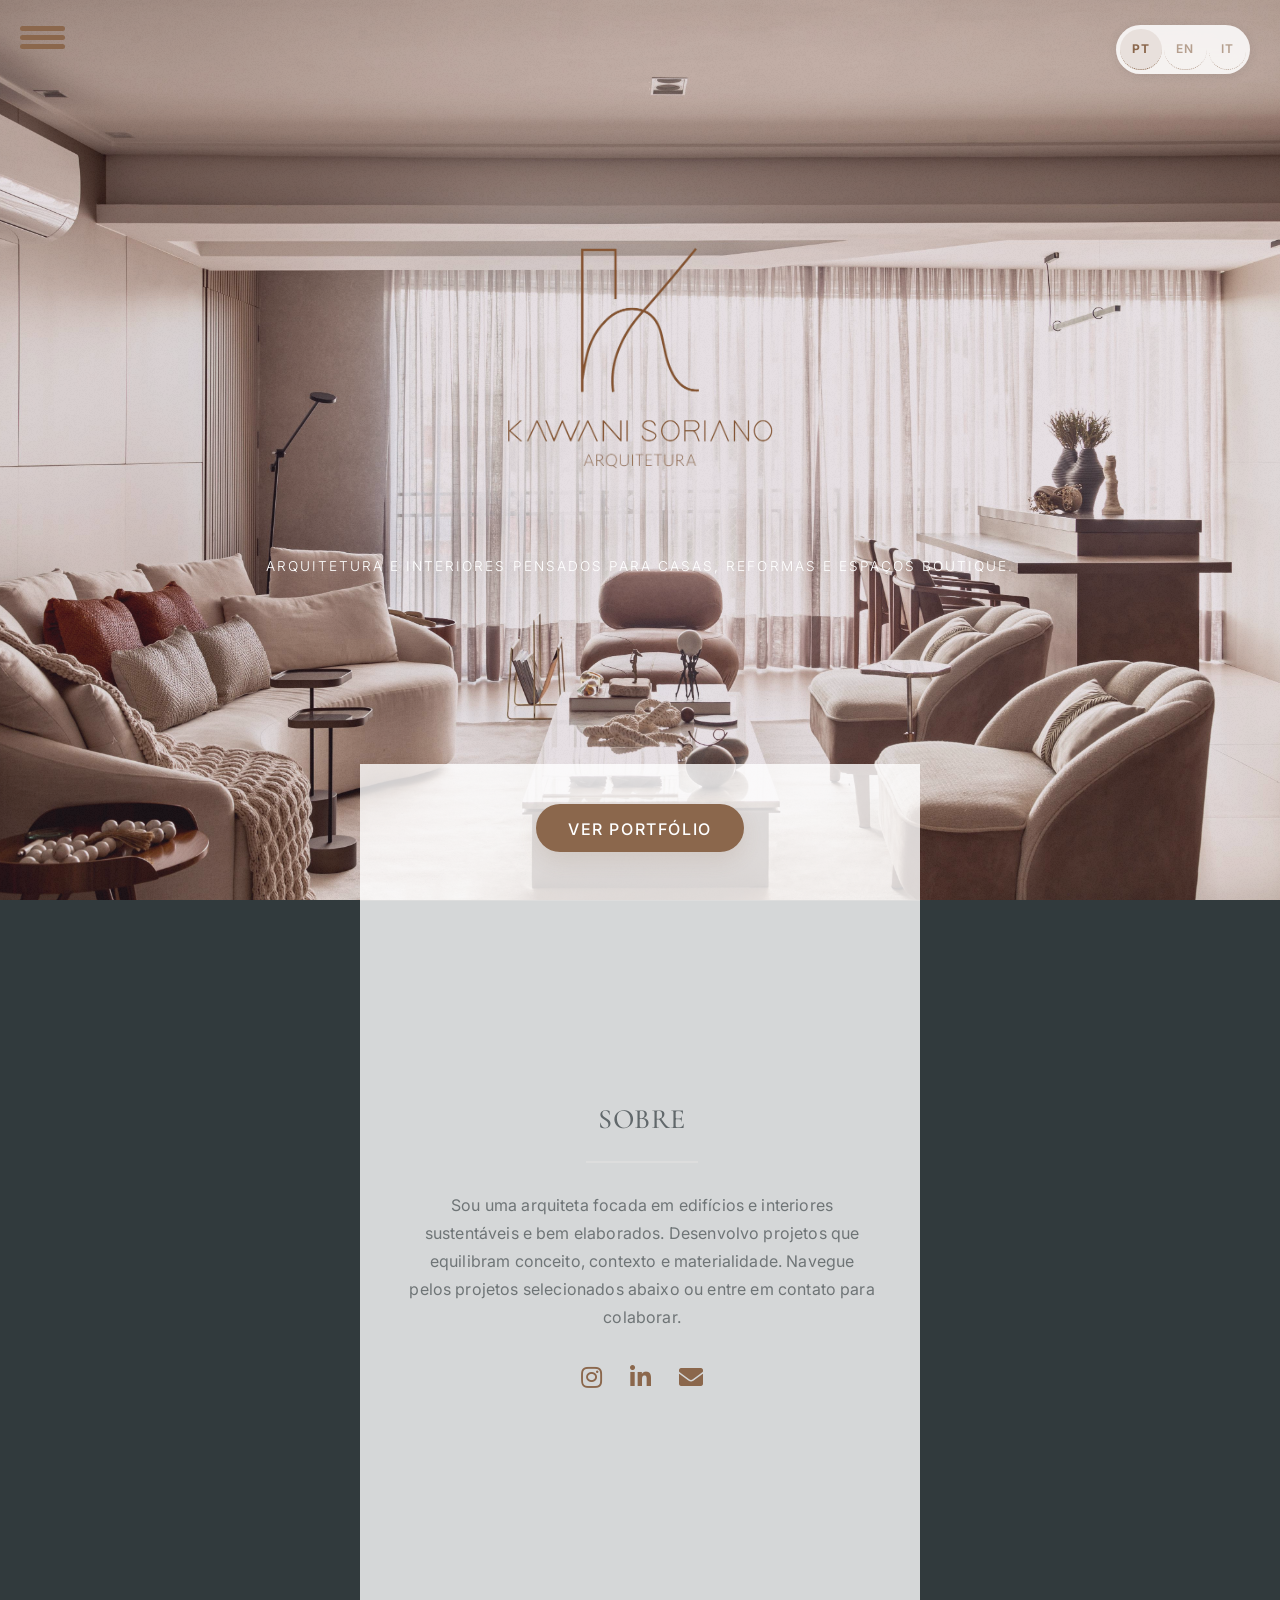
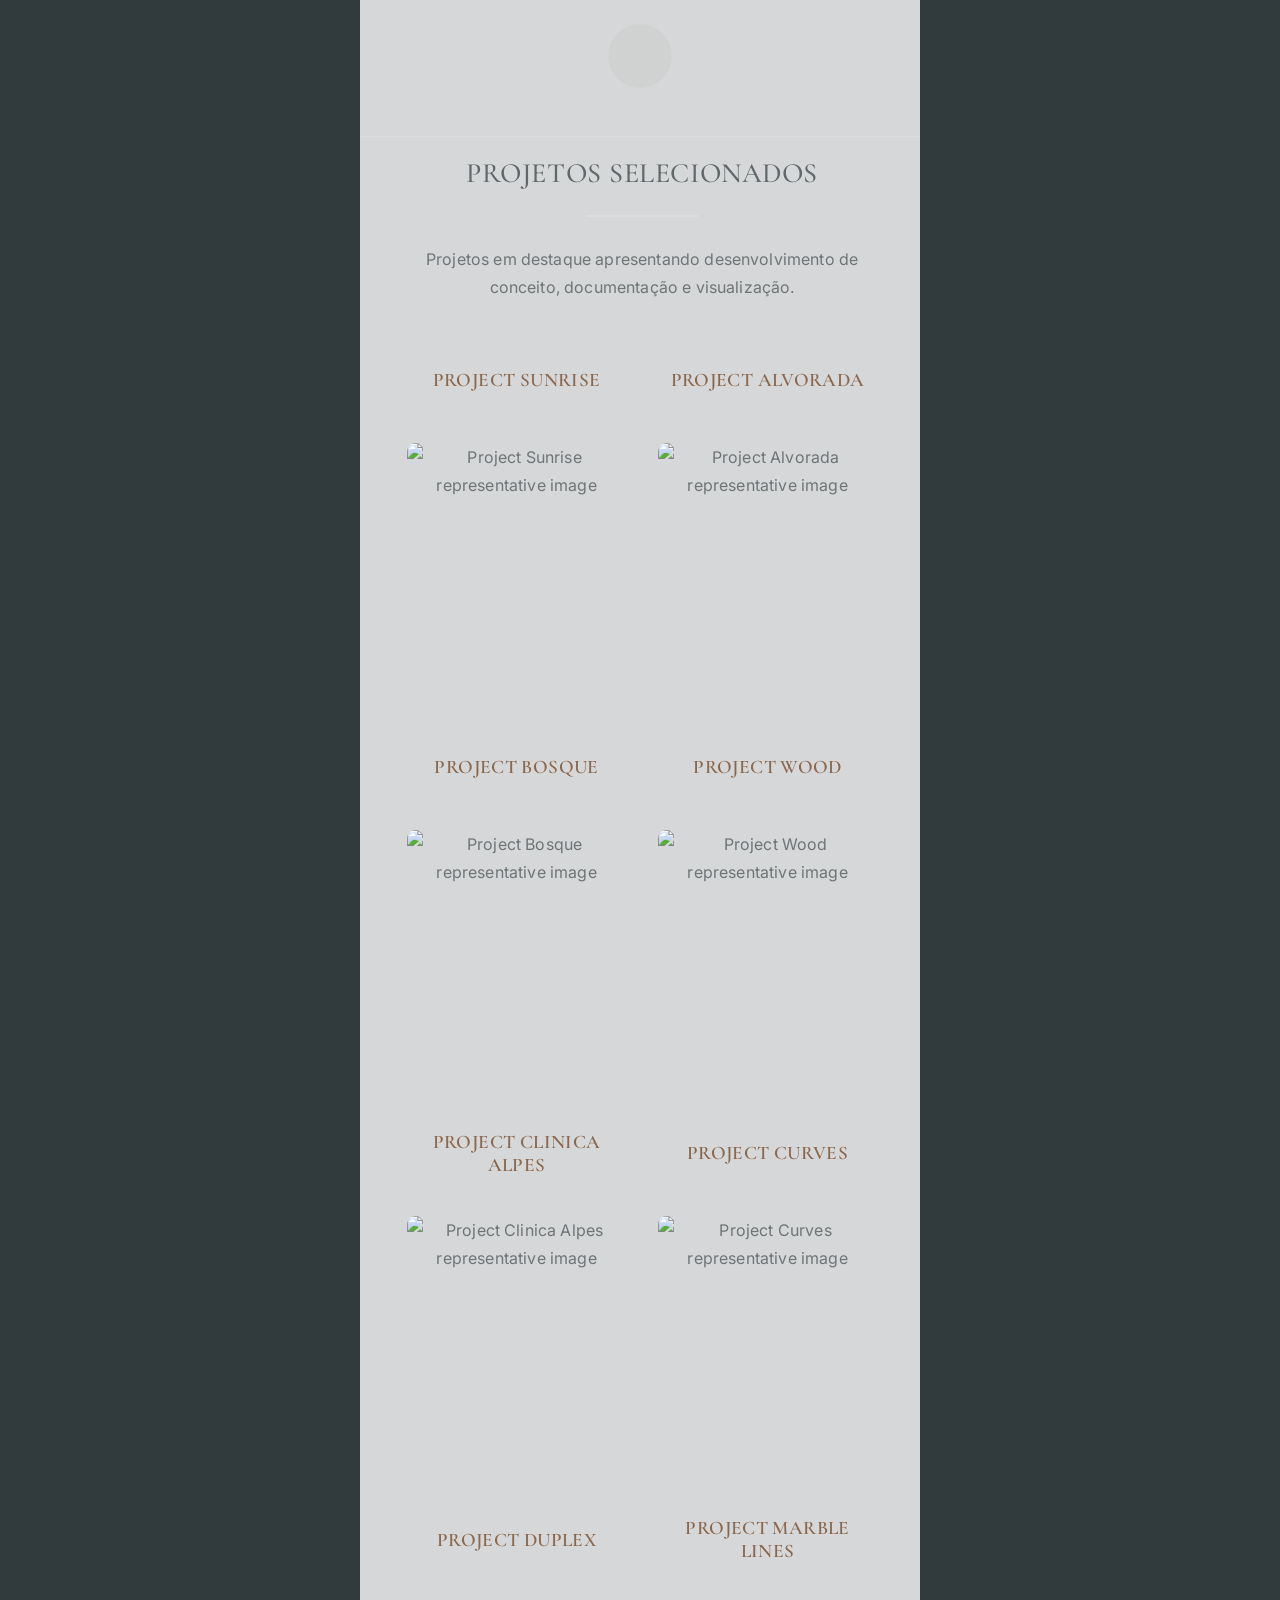
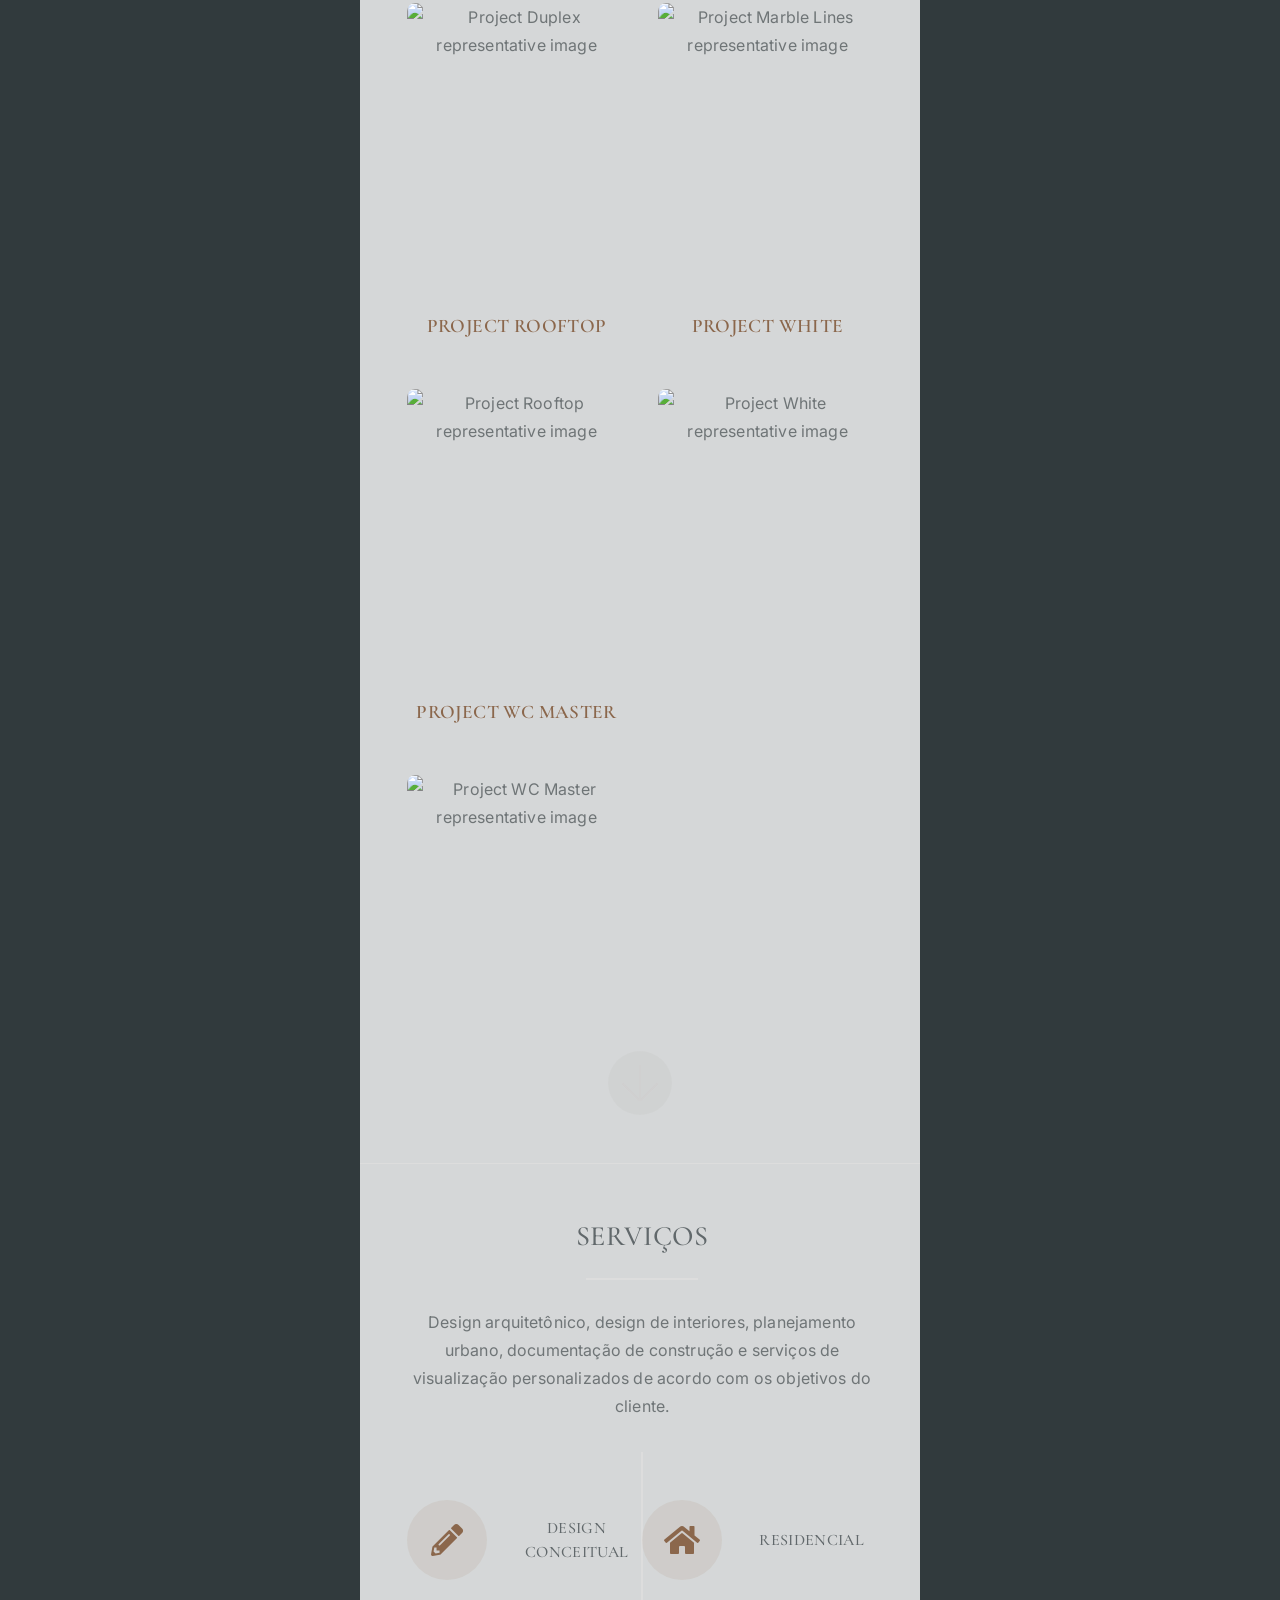
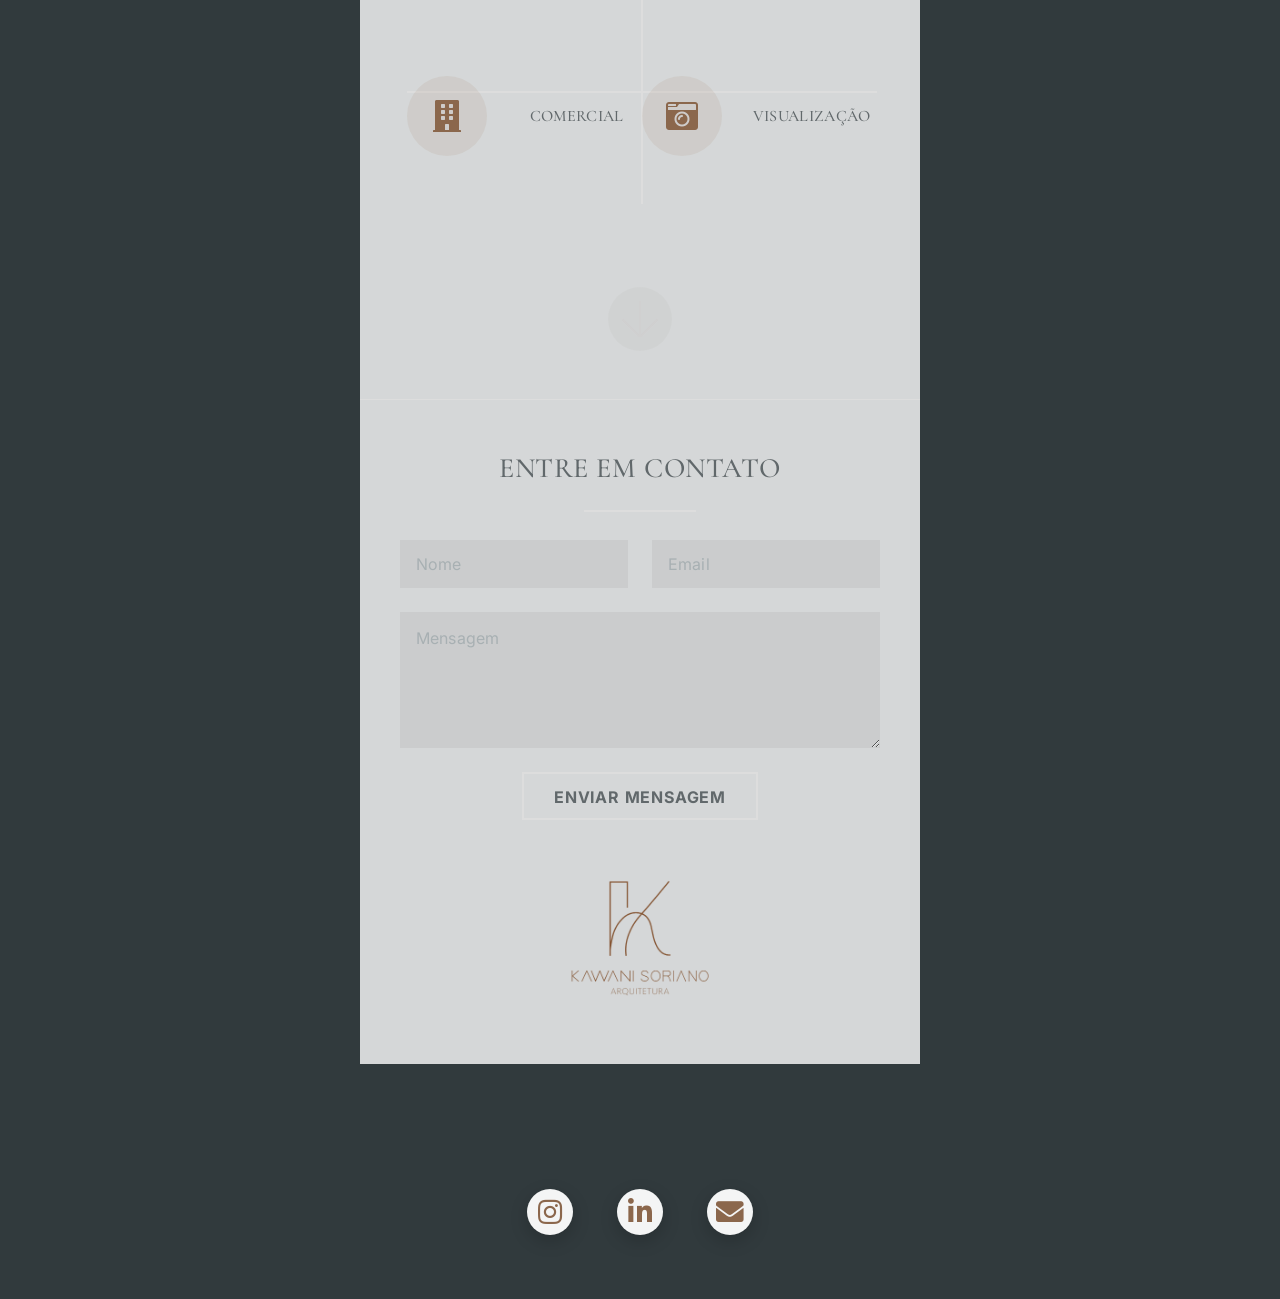
==== commit bbe8fd52: "Fix project card layout and update project modal data across languages" ====
--- a/index_br.html
+++ b/index_br.html
@@ -174,27 +174,27 @@
 							<div class="project-card" onclick="openProjectModal('sunrise', event)">
 								<h3 class="project-title">Project Sunrise</h3>
 								<div class="project-image">
-									<img src="images/project-sunrise.jpeg" alt="Project Sunrise" />
-									<div class="project-overlay">
-										<span class="view-project">Ver Projeto →</span>
-									</div>
-								</div>
-							</div>
-
-							<div class="project-card" onclick="openProjectModal('cp', event)">
-								<h3 class="project-title">Project CP</h3>
-								<div class="project-image">
-									<img src="images/project-cp.jpeg" alt="Project CP" />
-									<div class="project-overlay">
-										<span class="view-project">Ver Projeto →</span>
-									</div>
-								</div>
-							</div>
-
-							<div class="project-card" onclick="openProjectModal('au', event)">
-								<h3 class="project-title">Project AU</h3>
-								<div class="project-image">
-									<img src="images/project-au.jpeg" alt="Project AU" />
+									<img src="images/projects/sunrise/01.jpg" alt="Project Sunrise representative image" />
+									<div class="project-overlay">
+										<span class="view-project">Ver Projeto →</span>
+									</div>
+								</div>
+							</div>
+
+							<div class="project-card" onclick="openProjectModal('alvorada', event)">
+								<h3 class="project-title">Project Alvorada</h3>
+								<div class="project-image">
+									<img src="images/projects/alvorada/01.png" alt="Project Alvorada representative image" />
+									<div class="project-overlay">
+										<span class="view-project">Ver Projeto →</span>
+									</div>
+								</div>
+							</div>
+
+							<div class="project-card" onclick="openProjectModal('bosque', event)">
+								<h3 class="project-title">Project Bosque</h3>
+								<div class="project-image">
+									<img src="images/projects/bosque/01.jpg" alt="Project Bosque representative image" />
 									<div class="project-overlay">
 										<span class="view-project">Ver Projeto →</span>
 									</div>
@@ -204,7 +204,77 @@
 							<div class="project-card" onclick="openProjectModal('wood', event)">
 								<h3 class="project-title">Project Wood</h3>
 								<div class="project-image">
-									<img src="images/project-wood.jpeg" alt="Project Wood" />
+									<img src="images/projects/wood/01.png" alt="Project Wood representative image" />
+									<div class="project-overlay">
+										<span class="view-project">Ver Projeto →</span>
+									</div>
+								</div>
+							</div>
+
+							<div class="project-card" onclick="openProjectModal('clinicaAlpes', event)">
+								<h3 class="project-title">Project Clinica Alpes</h3>
+								<div class="project-image">
+									<img src="images/projects/clinica-alpes/01.jpg" alt="Project Clinica Alpes representative image" />
+									<div class="project-overlay">
+										<span class="view-project">Ver Projeto →</span>
+									</div>
+								</div>
+							</div>
+
+							<div class="project-card" onclick="openProjectModal('curves', event)">
+								<h3 class="project-title">Project Curves</h3>
+								<div class="project-image">
+									<img src="images/projects/curves/01.png" alt="Project Curves representative image" />
+									<div class="project-overlay">
+										<span class="view-project">Ver Projeto →</span>
+									</div>
+								</div>
+							</div>
+
+							<div class="project-card" onclick="openProjectModal('duplex', event)">
+								<h3 class="project-title">Project Duplex</h3>
+								<div class="project-image">
+									<img src="images/projects/duplex/01.jpg" alt="Project Duplex representative image" />
+									<div class="project-overlay">
+										<span class="view-project">Ver Projeto →</span>
+									</div>
+								</div>
+							</div>
+
+							<div class="project-card" onclick="openProjectModal('marbleLines', event)">
+								<h3 class="project-title">Project Marble Lines</h3>
+								<div class="project-image">
+									<img src="images/projects/marble-lines/01.png" alt="Project Marble Lines representative image" />
+									<div class="project-overlay">
+										<span class="view-project">Ver Projeto →</span>
+									</div>
+								</div>
+							</div>
+
+							<div class="project-card" onclick="openProjectModal('rooftop', event)">
+								<h3 class="project-title">Project Rooftop</h3>
+								<div class="project-image">
+									<img src="images/projects/rooftop/01.png" alt="Project Rooftop representative image" />
+									<div class="project-overlay">
+										<span class="view-project">Ver Projeto →</span>
+									</div>
+								</div>
+							</div>
+
+							<div class="project-card" onclick="openProjectModal('white', event)">
+								<h3 class="project-title">Project White</h3>
+								<div class="project-image">
+									<img src="images/projects/white/01.png" alt="Project White representative image" />
+									<div class="project-overlay">
+										<span class="view-project">Ver Projeto →</span>
+									</div>
+								</div>
+							</div>
+
+							<div class="project-card" onclick="openProjectModal('wcMaster', event)">
+								<h3 class="project-title">Project WC Master</h3>
+								<div class="project-image">
+									<img src="images/projects/wc-master/01.png" alt="Project WC Master representative image" />
 									<div class="project-overlay">
 										<span class="view-project">Ver Projeto →</span>
 									</div>
--- a/assets/css/main.css
+++ b/assets/css/main.css
@@ -3420,13 +3420,27 @@
 .project-grid {
 	display: grid;
 	grid-template-columns: repeat(2, 1fr);
+	grid-auto-rows: minmax(0, 1fr);
 	gap: 2em;
 	margin-top: 3em;
+	align-items: stretch;
+	align-content: stretch;
+}
+
+.project-grid > .project-card {
+	height: 100%;
 }
 
 .project-card {
+	display: flex;
+	flex-direction: column;
+	gap: 1rem;
+	align-items: stretch;
+	justify-content: flex-start;
 	position: relative;
 	transition: all 0.4s ease;
+	min-height: 0;
+	overflow: hidden;
 }
 
 .project-card:hover {
@@ -3436,8 +3450,11 @@
 .project-image {
 	position: relative;
 	overflow: hidden;
-	aspect-ratio: 16/10;
 	border-radius: 8px;
+	width: 100%;
+	height: 260px;
+	min-height: 260px;
+	flex: 0 0 260px;
 }
 
 .project-image img {
@@ -3462,6 +3479,13 @@
 	padding: 0 !important;
 	border: none !important;
 	box-shadow: none !important;
+	display: flex;
+	align-items: center;
+	justify-content: center;
+	text-align: center;
+	height: 4rem;
+	min-height: 4rem;
+	line-height: 1.2;
 }
 
 .project-overlay {
@@ -3526,6 +3550,18 @@
 body, p, li, a, input, textarea, select {
 	font-family: 'Inter', -apple-system, BlinkMacSystemFont, 'Segoe UI', sans-serif;
 	letter-spacing: 0.01em;
+}
+
+.sr-only {
+	position: absolute;
+	width: 1px;
+	height: 1px;
+	padding: 0;
+	margin: -1px;
+	overflow: hidden;
+	clip: rect(0, 0, 0, 0);
+	white-space: nowrap;
+	border: 0;
 }
 
 h1, h2, h3, h4, h5, h6,
--- a/assets/css/main.css
+++ b/assets/css/main.css
@@ -3420,13 +3420,27 @@
 .project-grid {
 	display: grid;
 	grid-template-columns: repeat(2, 1fr);
+	grid-auto-rows: minmax(0, 1fr);
 	gap: 2em;
 	margin-top: 3em;
+	align-items: stretch;
+	align-content: stretch;
+}
+
+.project-grid > .project-card {
+	height: 100%;
 }
 
 .project-card {
+	display: flex;
+	flex-direction: column;
+	gap: 1rem;
+	align-items: stretch;
+	justify-content: flex-start;
 	position: relative;
 	transition: all 0.4s ease;
+	min-height: 0;
+	overflow: hidden;
 }
 
 .project-card:hover {
@@ -3436,8 +3450,11 @@
 .project-image {
 	position: relative;
 	overflow: hidden;
-	aspect-ratio: 16/10;
 	border-radius: 8px;
+	width: 100%;
+	height: 260px;
+	min-height: 260px;
+	flex: 0 0 260px;
 }
 
 .project-image img {
@@ -3462,6 +3479,13 @@
 	padding: 0 !important;
 	border: none !important;
 	box-shadow: none !important;
+	display: flex;
+	align-items: center;
+	justify-content: center;
+	text-align: center;
+	height: 4rem;
+	min-height: 4rem;
+	line-height: 1.2;
 }
 
 .project-overlay {
@@ -3526,6 +3550,18 @@
 body, p, li, a, input, textarea, select {
 	font-family: 'Inter', -apple-system, BlinkMacSystemFont, 'Segoe UI', sans-serif;
 	letter-spacing: 0.01em;
+}
+
+.sr-only {
+	position: absolute;
+	width: 1px;
+	height: 1px;
+	padding: 0;
+	margin: -1px;
+	overflow: hidden;
+	clip: rect(0, 0, 0, 0);
+	white-space: nowrap;
+	border: 0;
 }
 
 h1, h2, h3, h4, h5, h6,
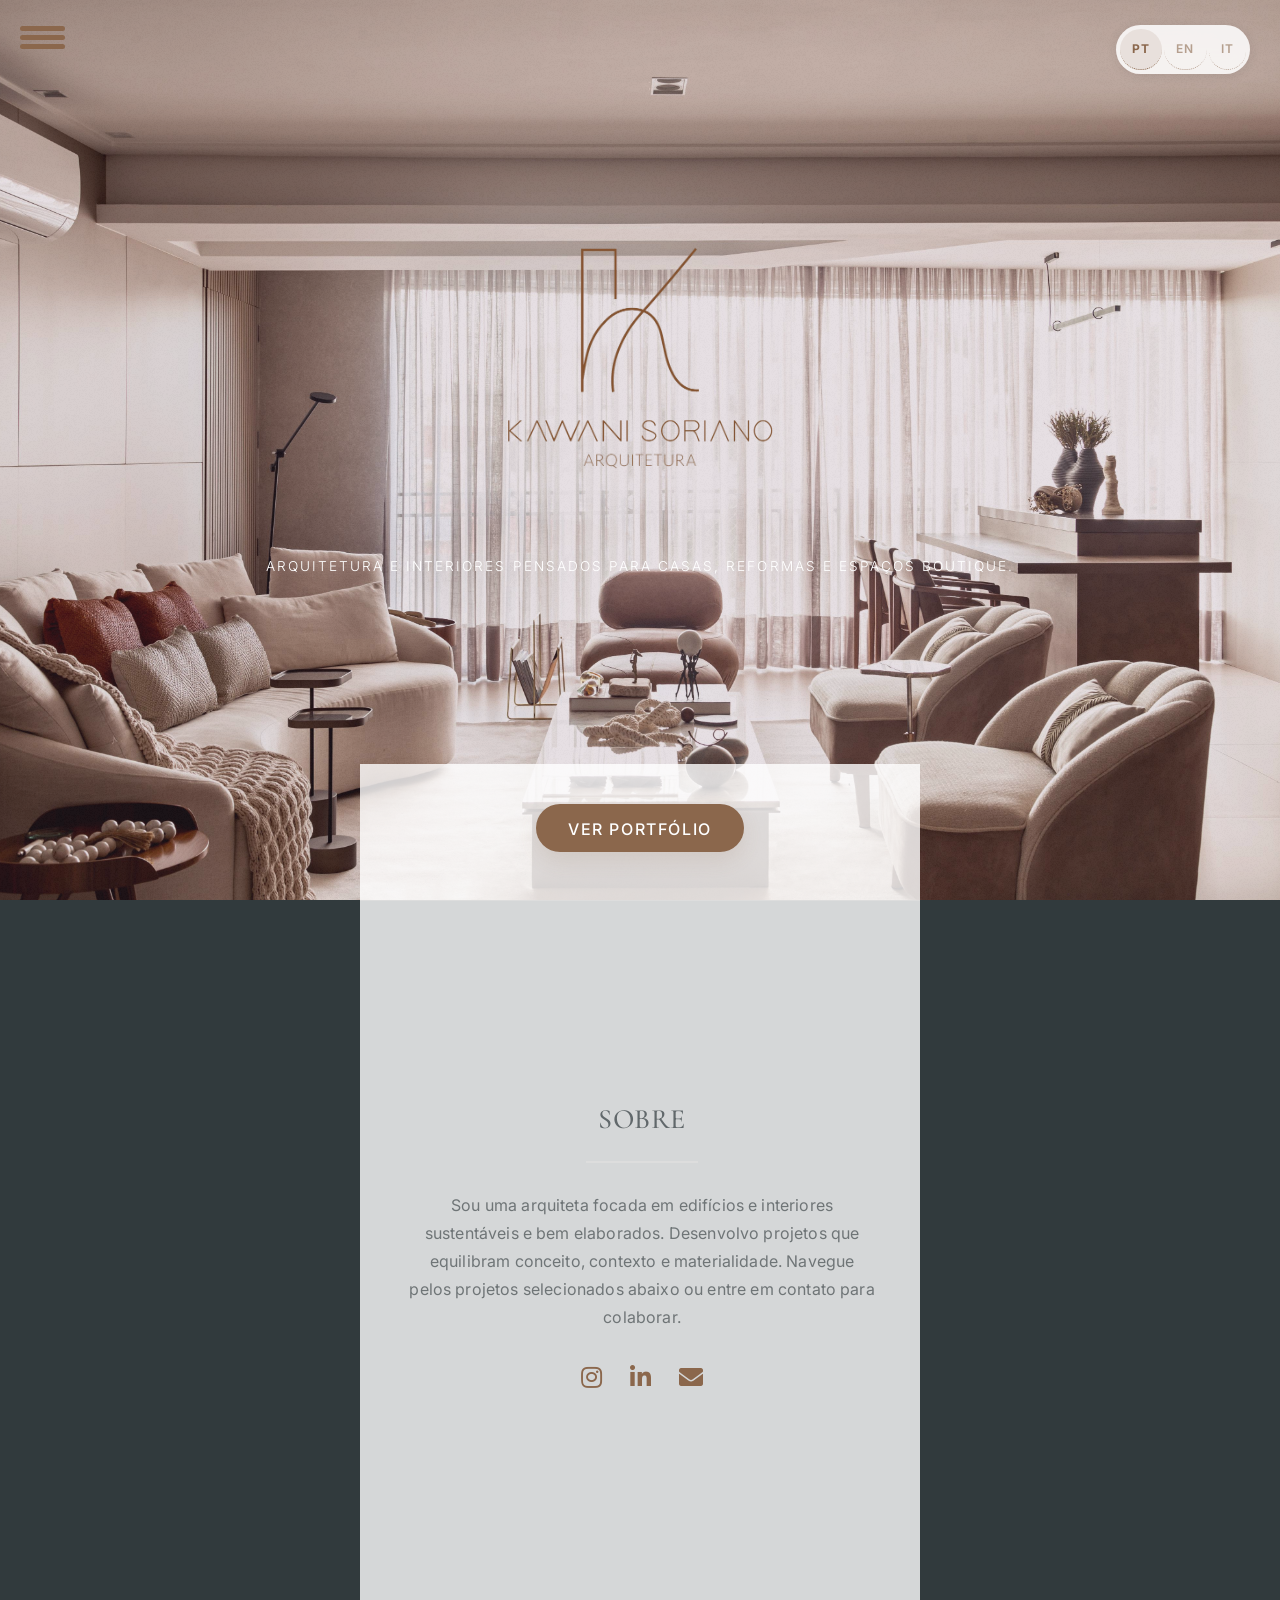
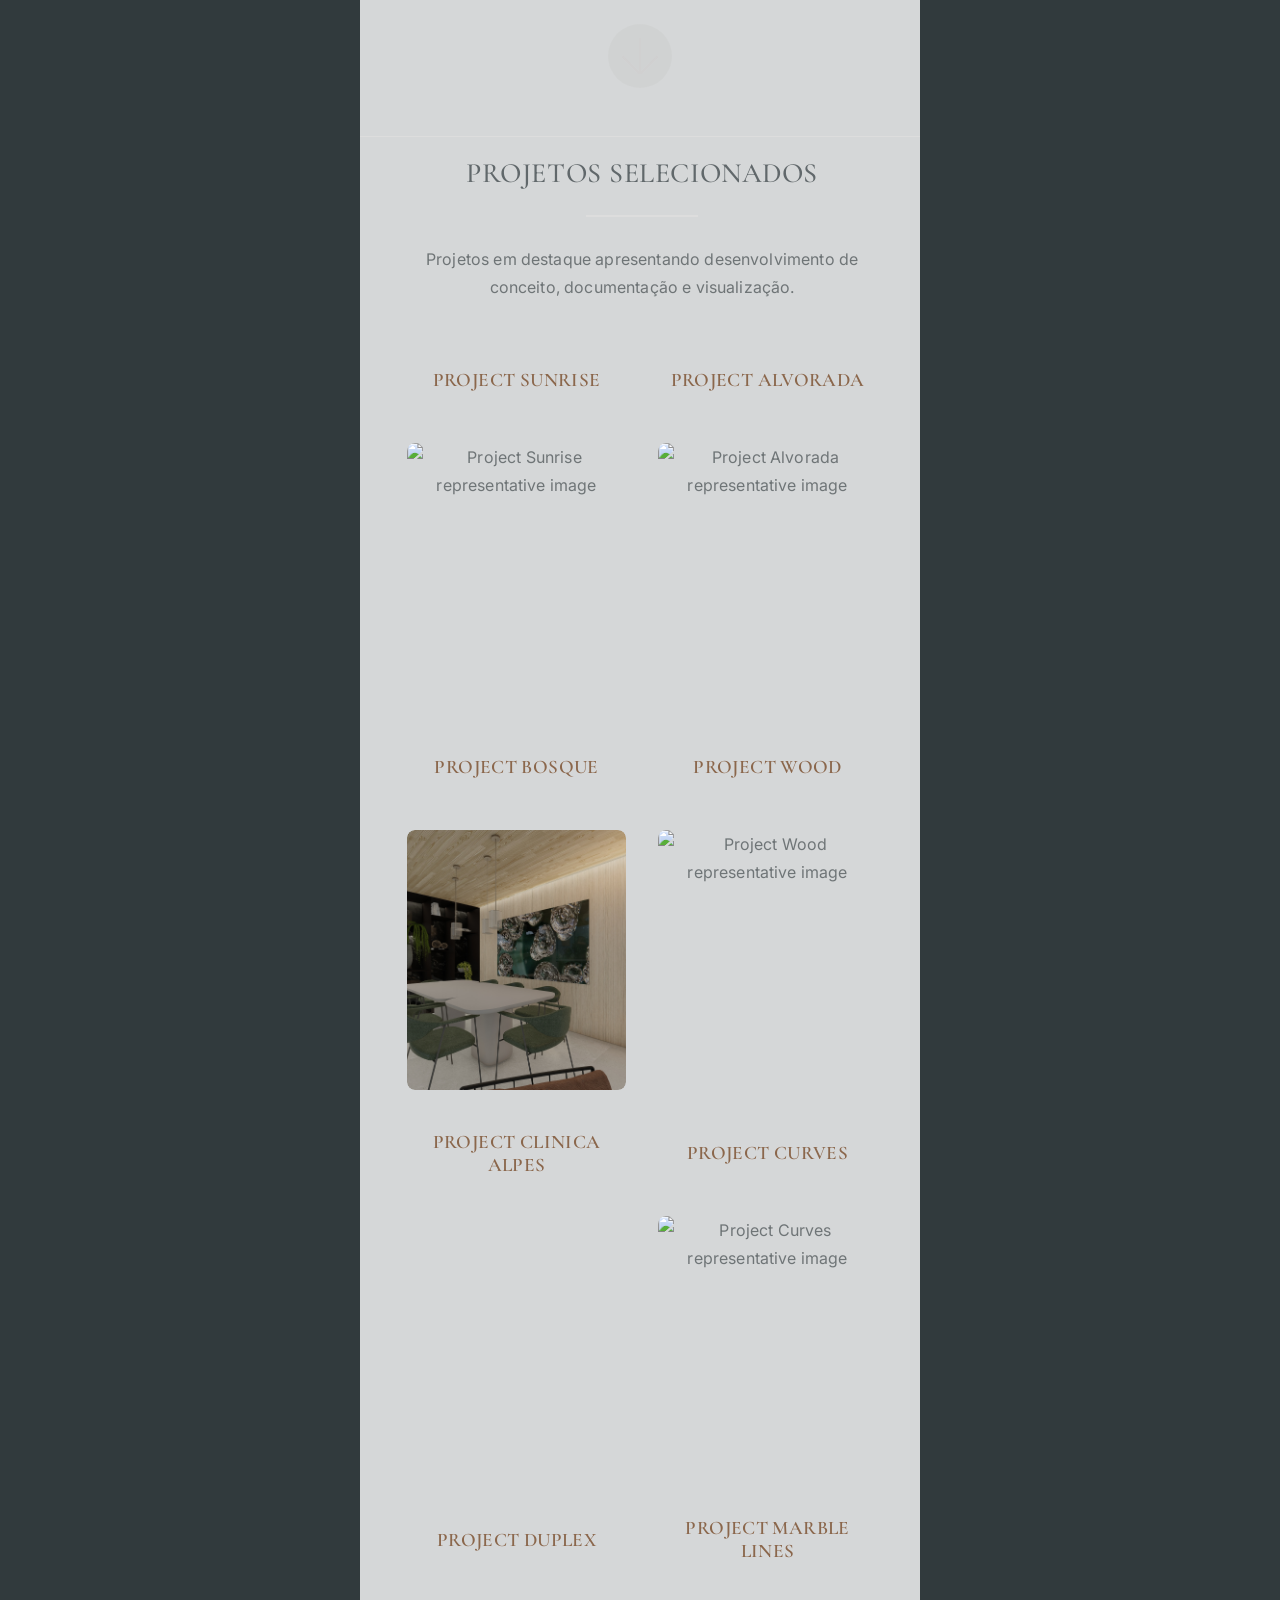
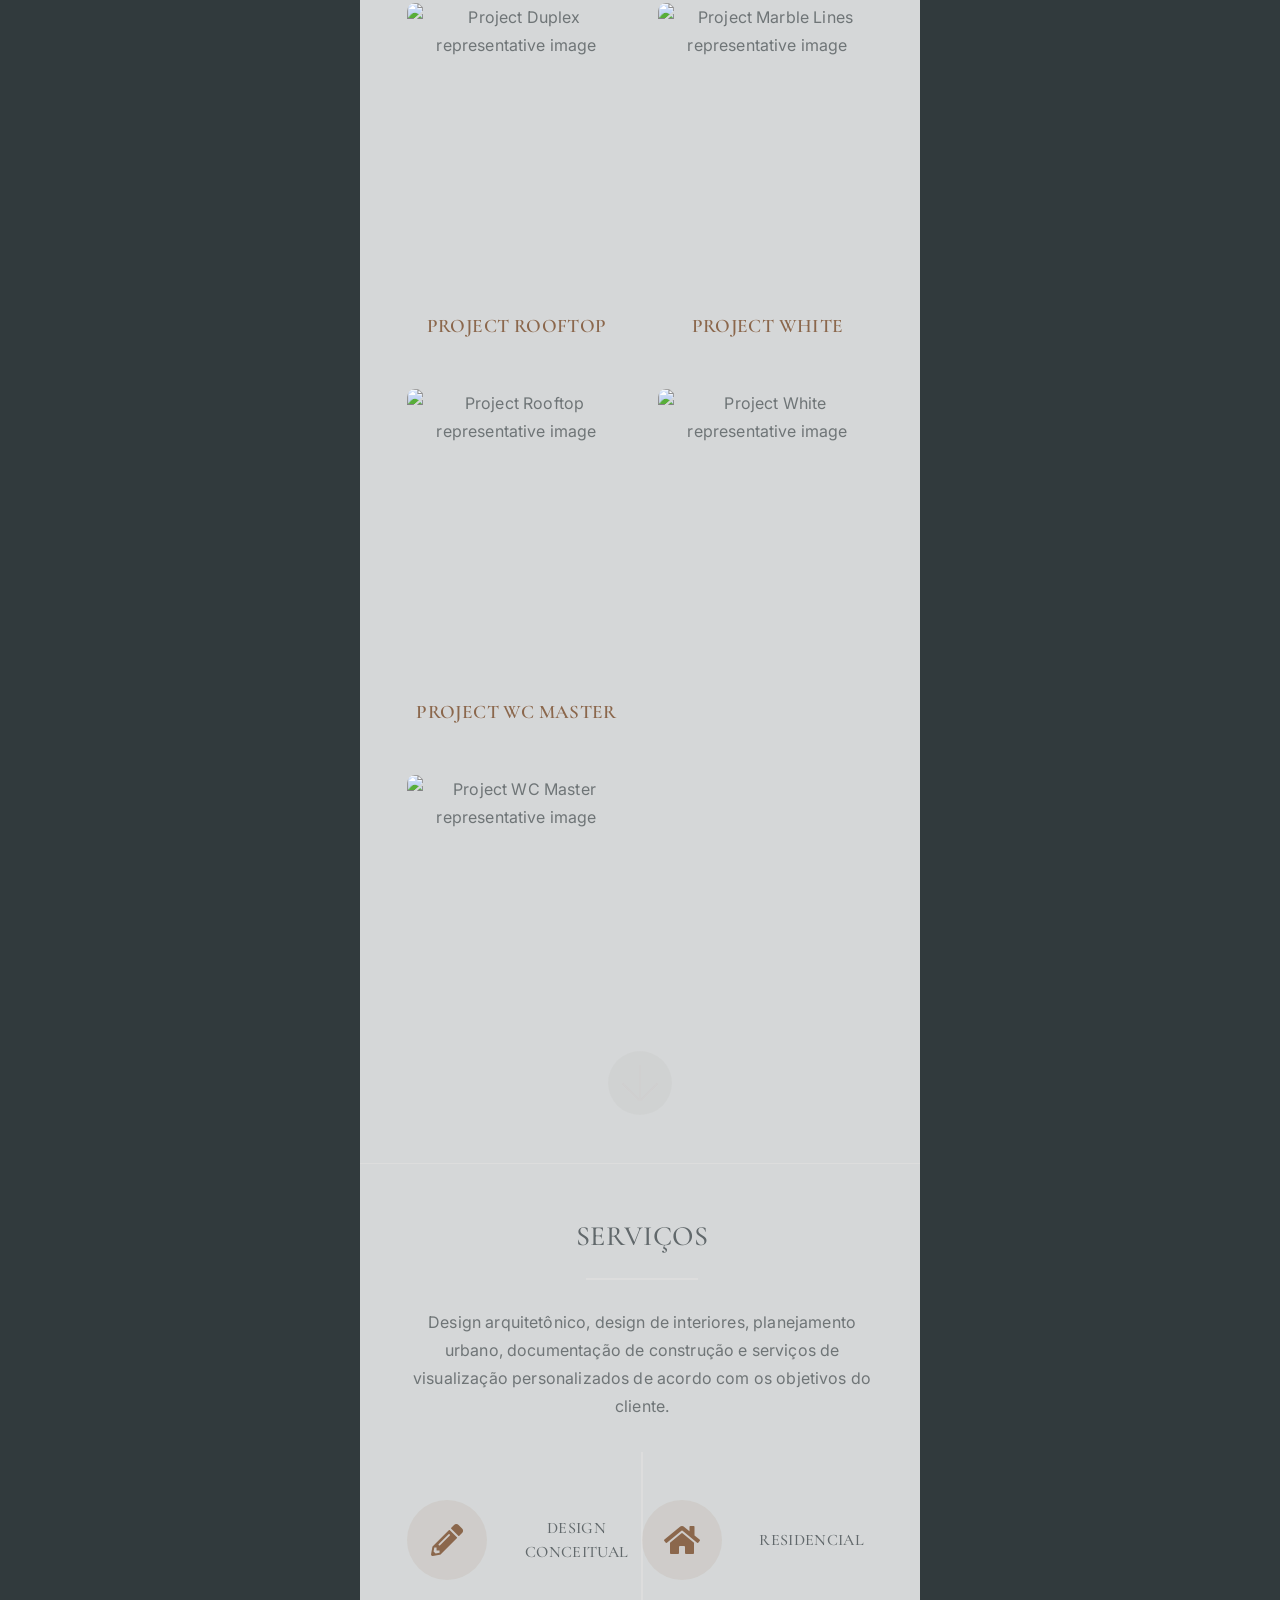
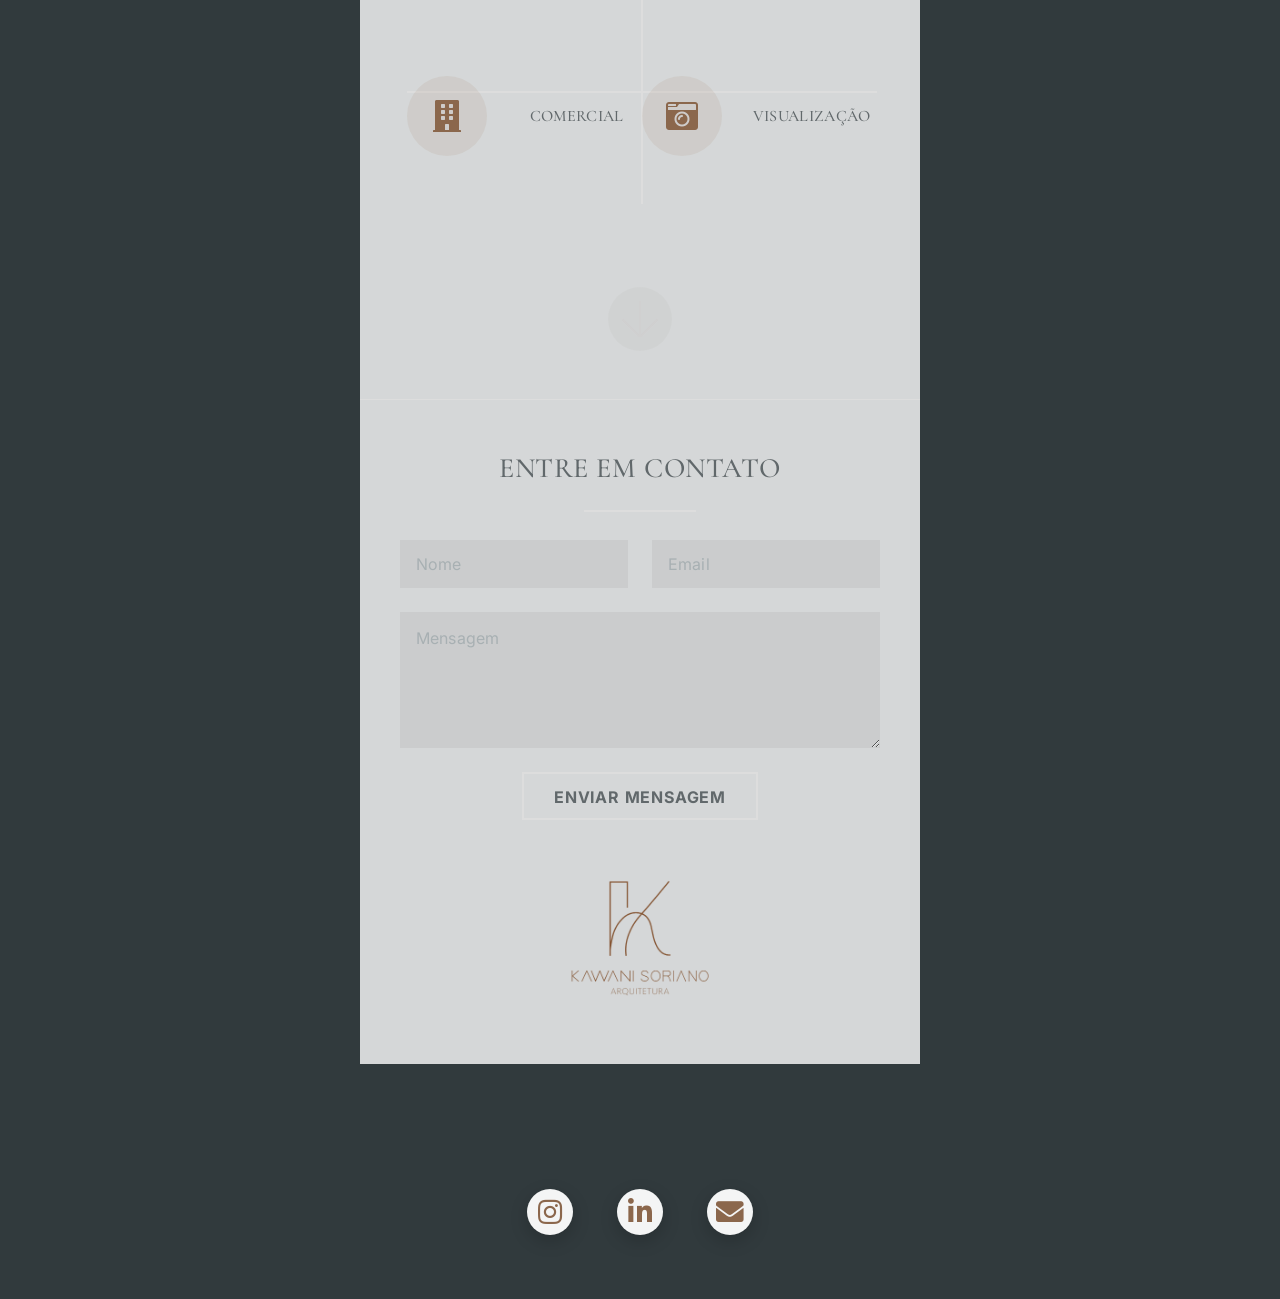
==== commit 9319ab0e: "Improve project scrolling performance: lazy-load thumbnails + modal images; promote images to compos" ====
--- a/index_br.html
+++ b/index_br.html
@@ -174,7 +174,7 @@
 							<div class="project-card" onclick="openProjectModal('sunrise', event)">
 								<h3 class="project-title">Project Sunrise</h3>
 								<div class="project-image">
-									<img src="images/projects/sunrise/01.jpg" alt="Project Sunrise representative image" />
+									<img loading="lazy" decoding="async" src="images/projects/sunrise/01.jpg" alt="Project Sunrise representative image" />
 									<div class="project-overlay">
 										<span class="view-project">Ver Projeto →</span>
 									</div>
@@ -184,7 +184,7 @@
 							<div class="project-card" onclick="openProjectModal('alvorada', event)">
 								<h3 class="project-title">Project Alvorada</h3>
 								<div class="project-image">
-									<img src="images/projects/alvorada/01.png" alt="Project Alvorada representative image" />
+									<img loading="lazy" decoding="async" src="images/projects/alvorada/01.png" alt="Project Alvorada representative image" />
 									<div class="project-overlay">
 										<span class="view-project">Ver Projeto →</span>
 									</div>
@@ -194,7 +194,7 @@
 							<div class="project-card" onclick="openProjectModal('bosque', event)">
 								<h3 class="project-title">Project Bosque</h3>
 								<div class="project-image">
-									<img src="images/projects/bosque/01.jpg" alt="Project Bosque representative image" />
+									<img loading="lazy" decoding="async" src="images/projects/bosque/01.jpg" alt="Project Bosque representative image" />
 									<div class="project-overlay">
 										<span class="view-project">Ver Projeto →</span>
 									</div>
@@ -204,7 +204,7 @@
 							<div class="project-card" onclick="openProjectModal('wood', event)">
 								<h3 class="project-title">Project Wood</h3>
 								<div class="project-image">
-									<img src="images/projects/wood/01.png" alt="Project Wood representative image" />
+									<img loading="lazy" decoding="async" src="images/projects/wood/01.png" alt="Project Wood representative image" />
 									<div class="project-overlay">
 										<span class="view-project">Ver Projeto →</span>
 									</div>
@@ -214,7 +214,7 @@
 							<div class="project-card" onclick="openProjectModal('clinicaAlpes', event)">
 								<h3 class="project-title">Project Clinica Alpes</h3>
 								<div class="project-image">
-									<img src="images/projects/clinica-alpes/01.jpg" alt="Project Clinica Alpes representative image" />
+									<img loading="lazy" decoding="async" src="images/projects/clinica-alpes/01.jpg" alt="Project Clinica Alpes representative image" />
 									<div class="project-overlay">
 										<span class="view-project">Ver Projeto →</span>
 									</div>
@@ -224,7 +224,7 @@
 							<div class="project-card" onclick="openProjectModal('curves', event)">
 								<h3 class="project-title">Project Curves</h3>
 								<div class="project-image">
-									<img src="images/projects/curves/01.png" alt="Project Curves representative image" />
+									<img loading="lazy" decoding="async" src="images/projects/curves/01.png" alt="Project Curves representative image" />
 									<div class="project-overlay">
 										<span class="view-project">Ver Projeto →</span>
 									</div>
@@ -234,7 +234,7 @@
 							<div class="project-card" onclick="openProjectModal('duplex', event)">
 								<h3 class="project-title">Project Duplex</h3>
 								<div class="project-image">
-									<img src="images/projects/duplex/01.jpg" alt="Project Duplex representative image" />
+									<img loading="lazy" decoding="async" src="images/projects/duplex/01.jpg" alt="Project Duplex representative image" />
 									<div class="project-overlay">
 										<span class="view-project">Ver Projeto →</span>
 									</div>
@@ -244,7 +244,7 @@
 							<div class="project-card" onclick="openProjectModal('marbleLines', event)">
 								<h3 class="project-title">Project Marble Lines</h3>
 								<div class="project-image">
-									<img src="images/projects/marble-lines/01.png" alt="Project Marble Lines representative image" />
+									<img loading="lazy" decoding="async" src="images/projects/marble-lines/01.png" alt="Project Marble Lines representative image" />
 									<div class="project-overlay">
 										<span class="view-project">Ver Projeto →</span>
 									</div>
@@ -254,7 +254,7 @@
 							<div class="project-card" onclick="openProjectModal('rooftop', event)">
 								<h3 class="project-title">Project Rooftop</h3>
 								<div class="project-image">
-									<img src="images/projects/rooftop/01.png" alt="Project Rooftop representative image" />
+									<img loading="lazy" decoding="async" src="images/projects/rooftop/01.png" alt="Project Rooftop representative image" />
 									<div class="project-overlay">
 										<span class="view-project">Ver Projeto →</span>
 									</div>
@@ -264,7 +264,7 @@
 							<div class="project-card" onclick="openProjectModal('white', event)">
 								<h3 class="project-title">Project White</h3>
 								<div class="project-image">
-									<img src="images/projects/white/01.png" alt="Project White representative image" />
+									<img loading="lazy" decoding="async" src="images/projects/white/01.png" alt="Project White representative image" />
 									<div class="project-overlay">
 										<span class="view-project">Ver Projeto →</span>
 									</div>
@@ -274,7 +274,7 @@
 							<div class="project-card" onclick="openProjectModal('wcMaster', event)">
 								<h3 class="project-title">Project WC Master</h3>
 								<div class="project-image">
-									<img src="images/projects/wc-master/01.png" alt="Project WC Master representative image" />
+									<img loading="lazy" decoding="async" src="images/projects/wc-master/01.png" alt="Project WC Master representative image" />
 									<div class="project-overlay">
 										<span class="view-project">Ver Projeto →</span>
 									</div>
@@ -647,10 +647,10 @@
 					<h2 id="modalTitle"></h2>
 					<p id="modalDescription"></p>
 					<div class="modal-gallery">
-						<img id="modalImg1" src="" alt="" />
-						<img id="modalImg2" src="" alt="" />
-						<img id="modalImg3" src="" alt="" />
-						<img id="modalImg4" src="" alt="" />
+						<img id="modalImg1" loading="lazy" decoding="async" src="" alt="" />
+						<img id="modalImg2" loading="lazy" decoding="async" src="" alt="" />
+						<img id="modalImg3" loading="lazy" decoding="async" src="" alt="" />
+						<img id="modalImg4" loading="lazy" decoding="async" src="" alt="" />
 					</div>
 				</div>
 			</div>
--- a/assets/css/main.css
+++ b/assets/css/main.css
@@ -3461,7 +3461,10 @@
 	width: 100%;
 	height: 100%;
 	object-fit: cover;
-	transition: transform 0.4s ease;
+	transition: transform 0.28s ease;
+	will-change: transform;
+	backface-visibility: hidden;
+	transform: translateZ(0);
 	border-radius: 8px;
 }
 
--- a/assets/css/main.css
+++ b/assets/css/main.css
@@ -3461,7 +3461,10 @@
 	width: 100%;
 	height: 100%;
 	object-fit: cover;
-	transition: transform 0.4s ease;
+	transition: transform 0.28s ease;
+	will-change: transform;
+	backface-visibility: hidden;
+	transform: translateZ(0);
 	border-radius: 8px;
 }
 
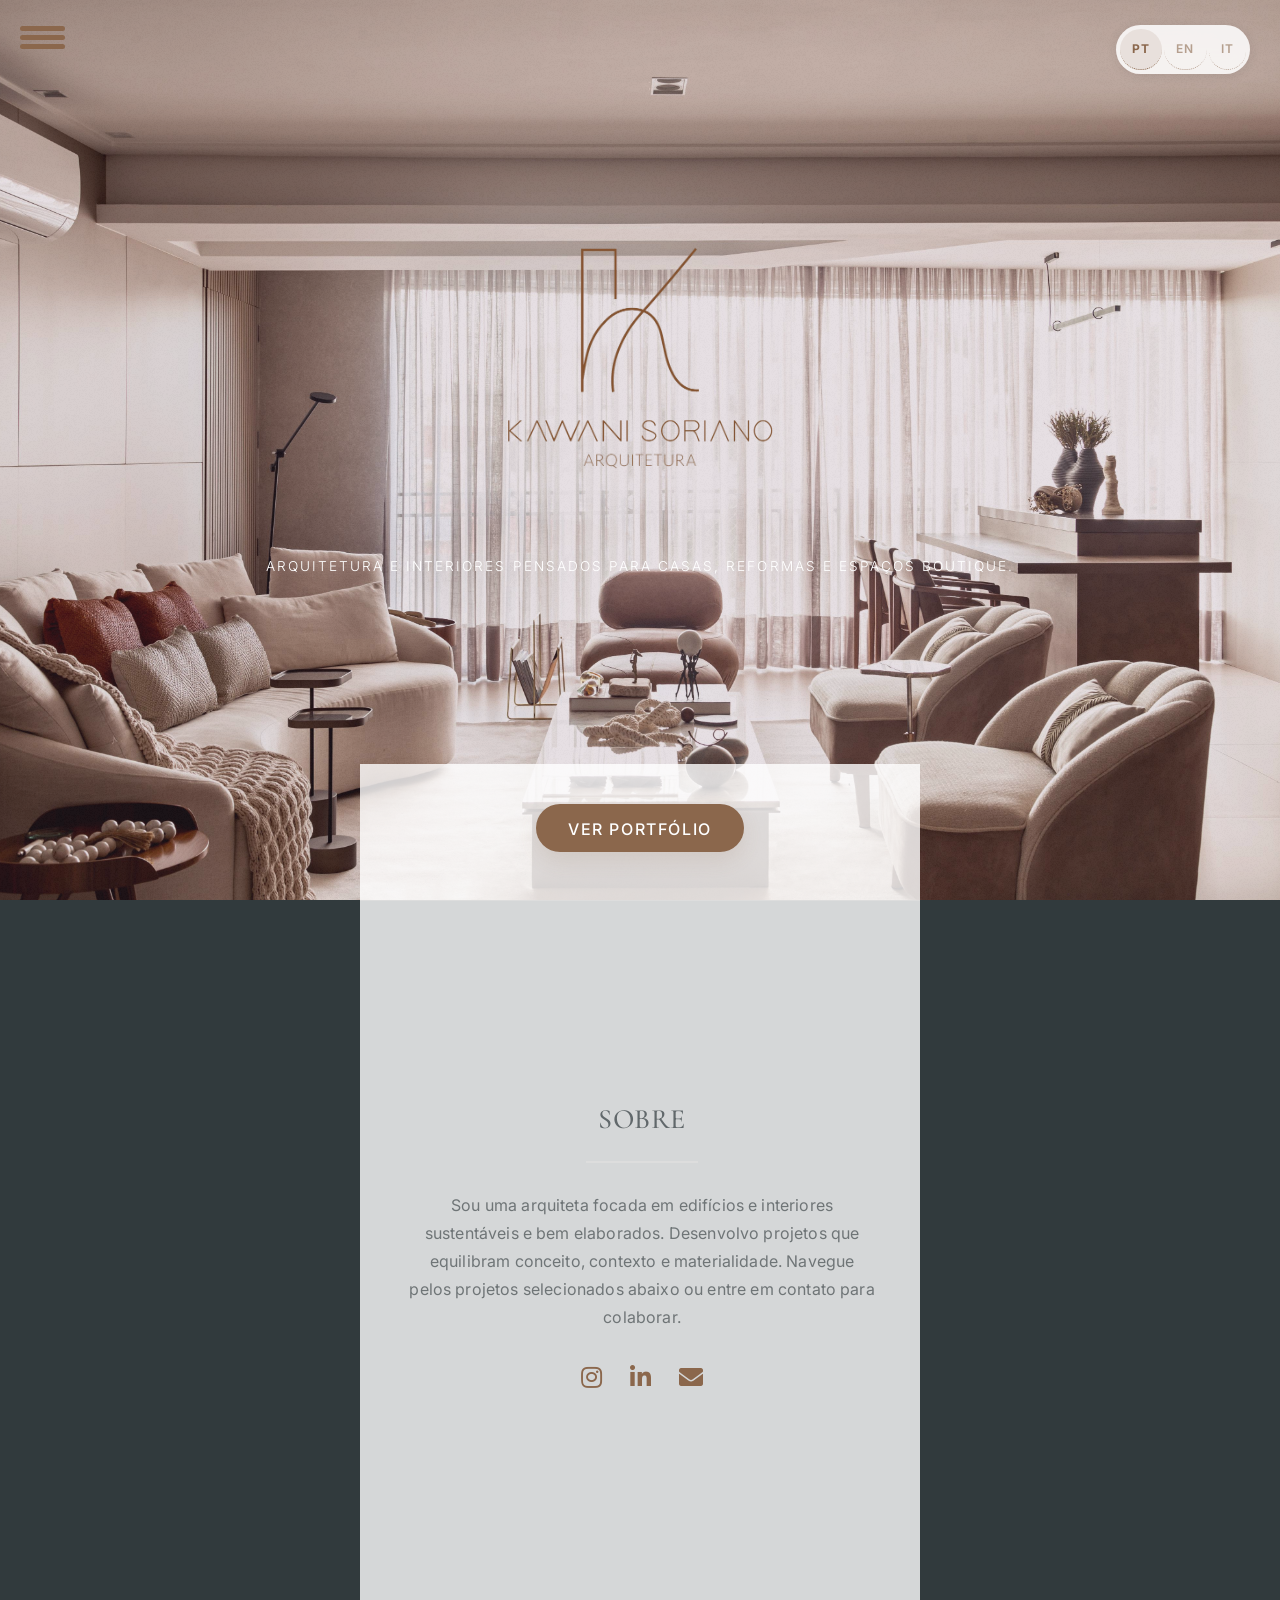
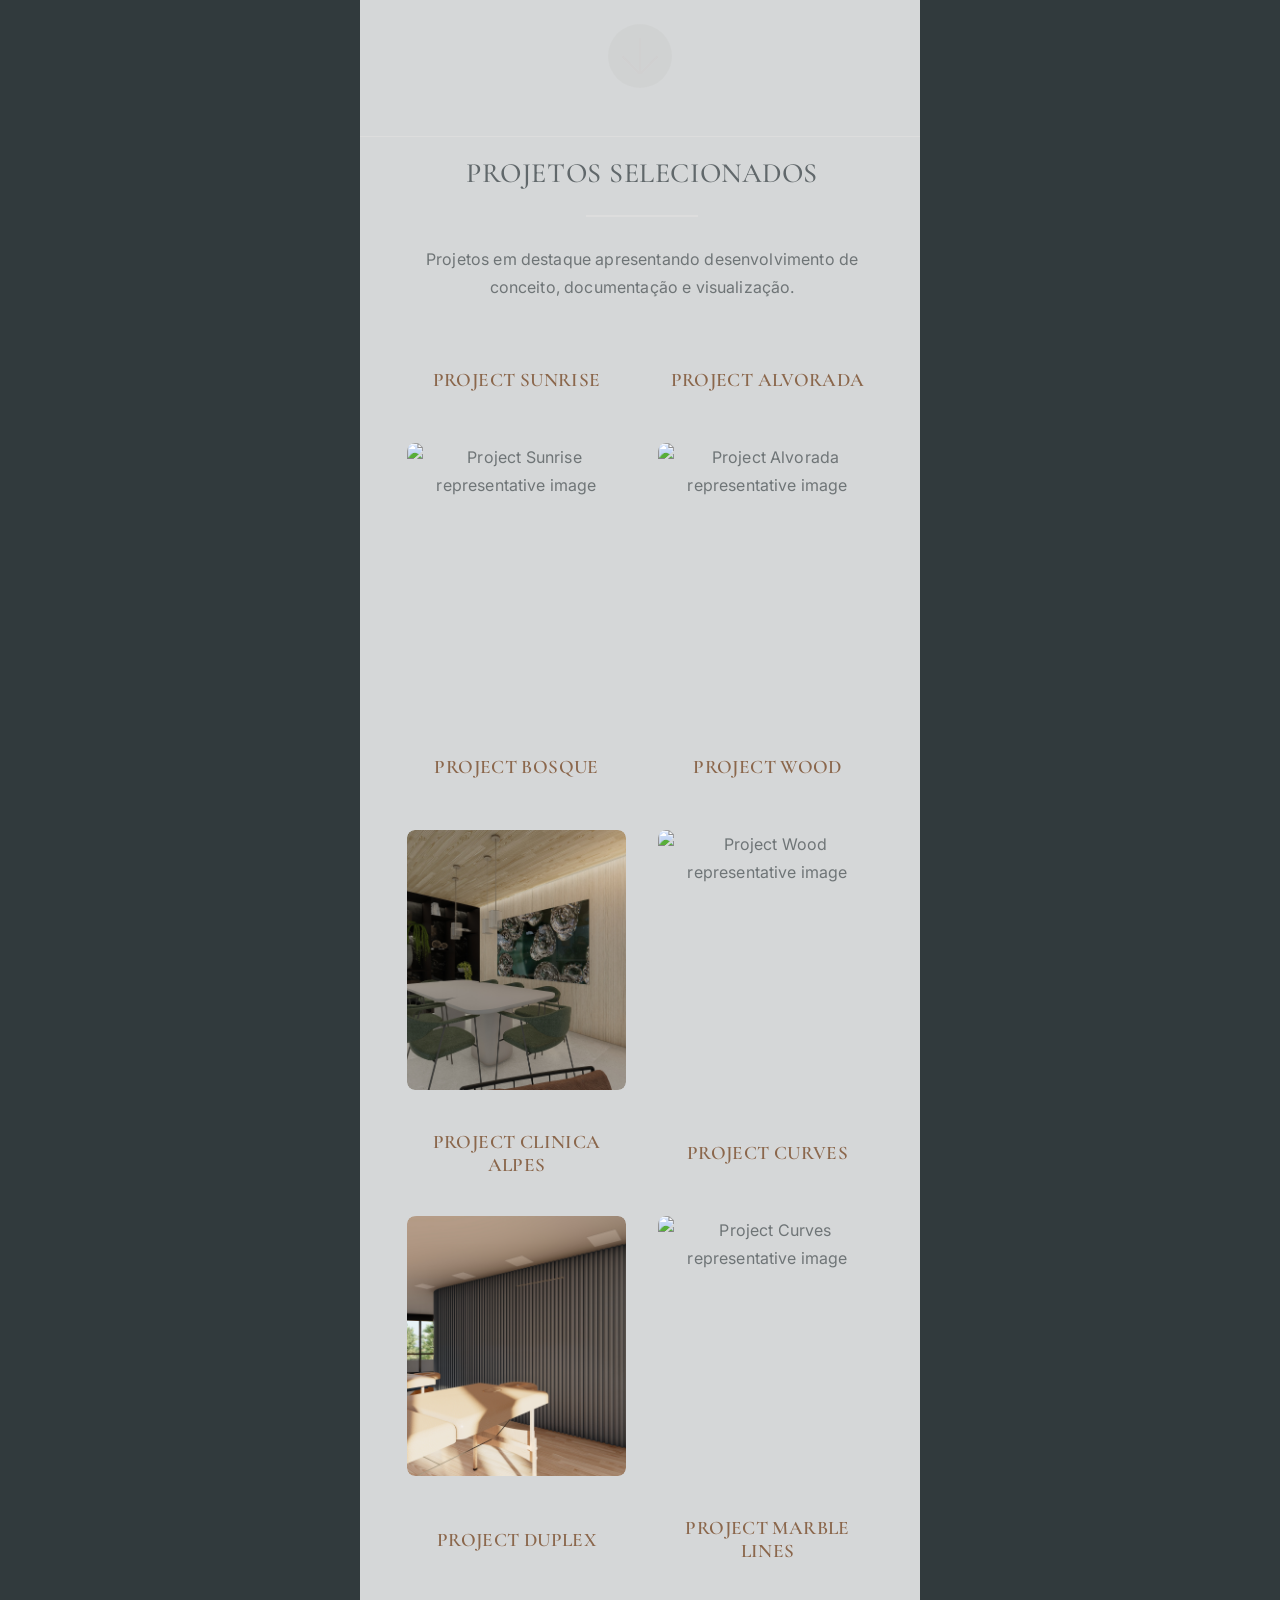
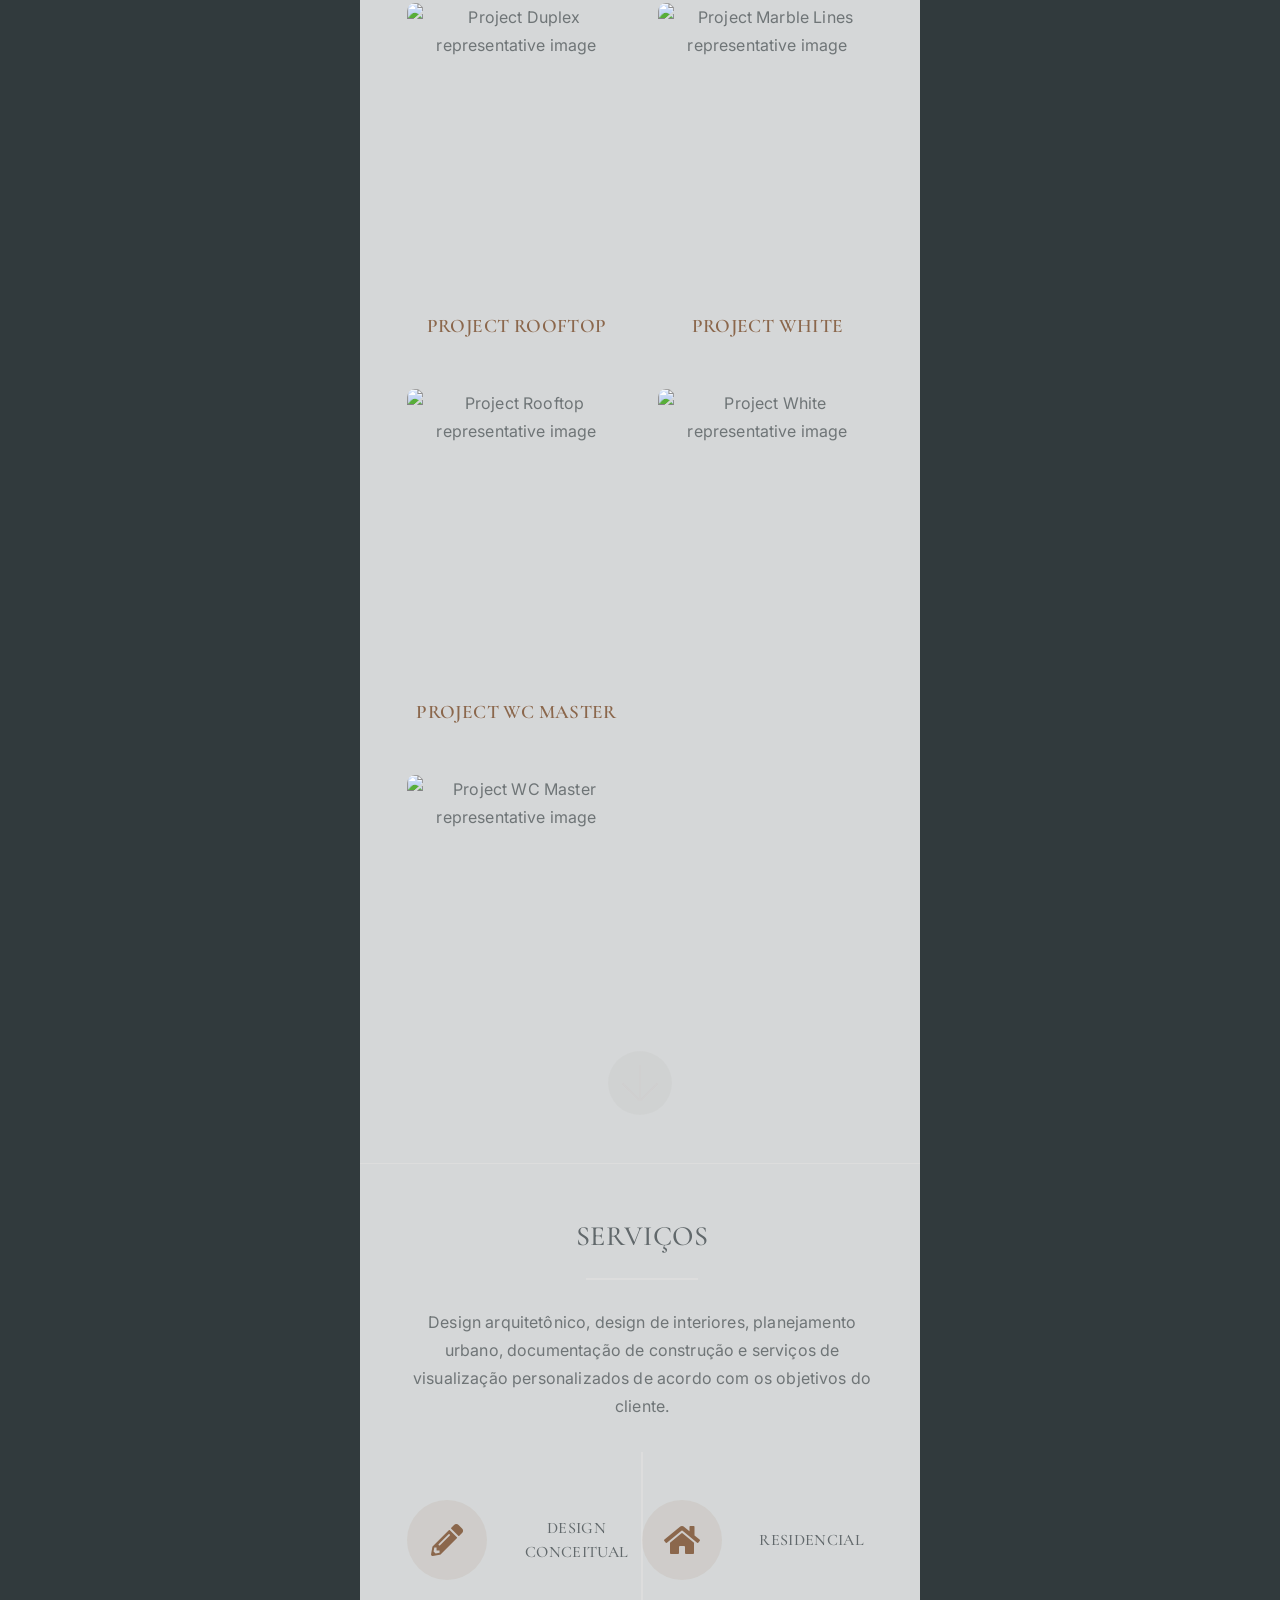
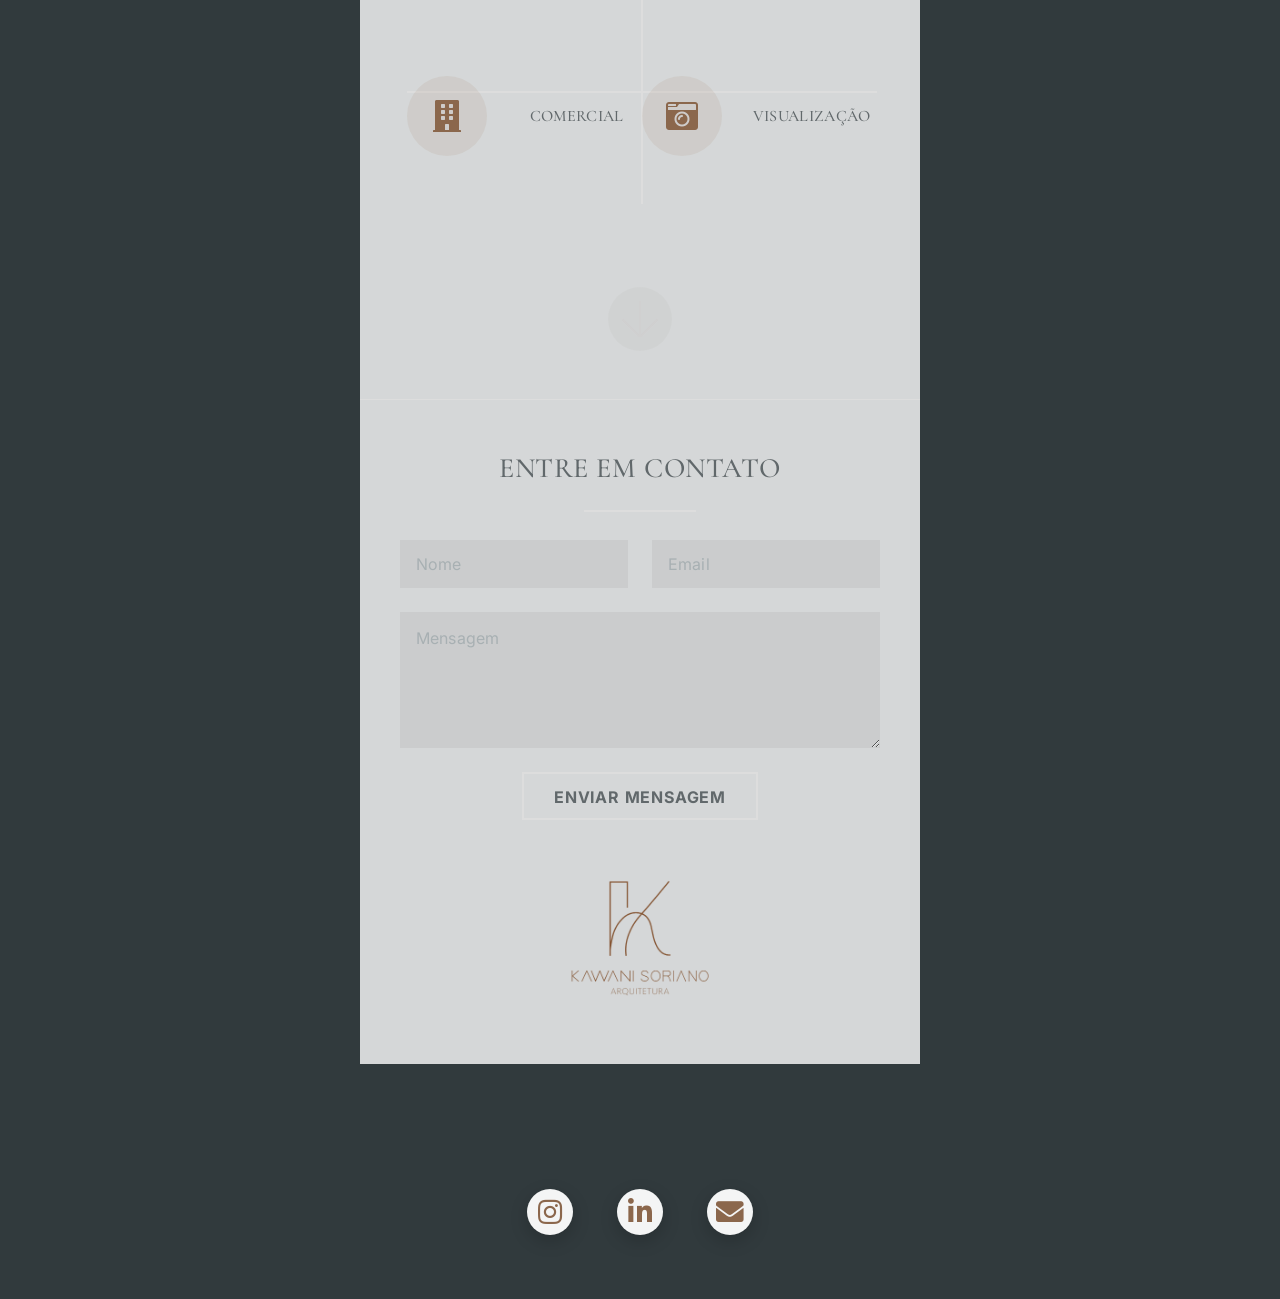
==== commit 3a6933e4: "Persist language preference via cookie; fix clinica-alpes image extensions Language switcher clicks " ====
--- a/index_br.html
+++ b/index_br.html
@@ -695,6 +695,7 @@
 			<script src="assets/js/breakpoints.min.js"></script>
 			<script src="assets/js/util.js"></script>
 			<script src="assets/js/main.js"></script>
+			<script src="assets/js/lang-switcher.js"></script>
 			<script src="assets/js/project-modal-br.js"></script>
 
 	</body>
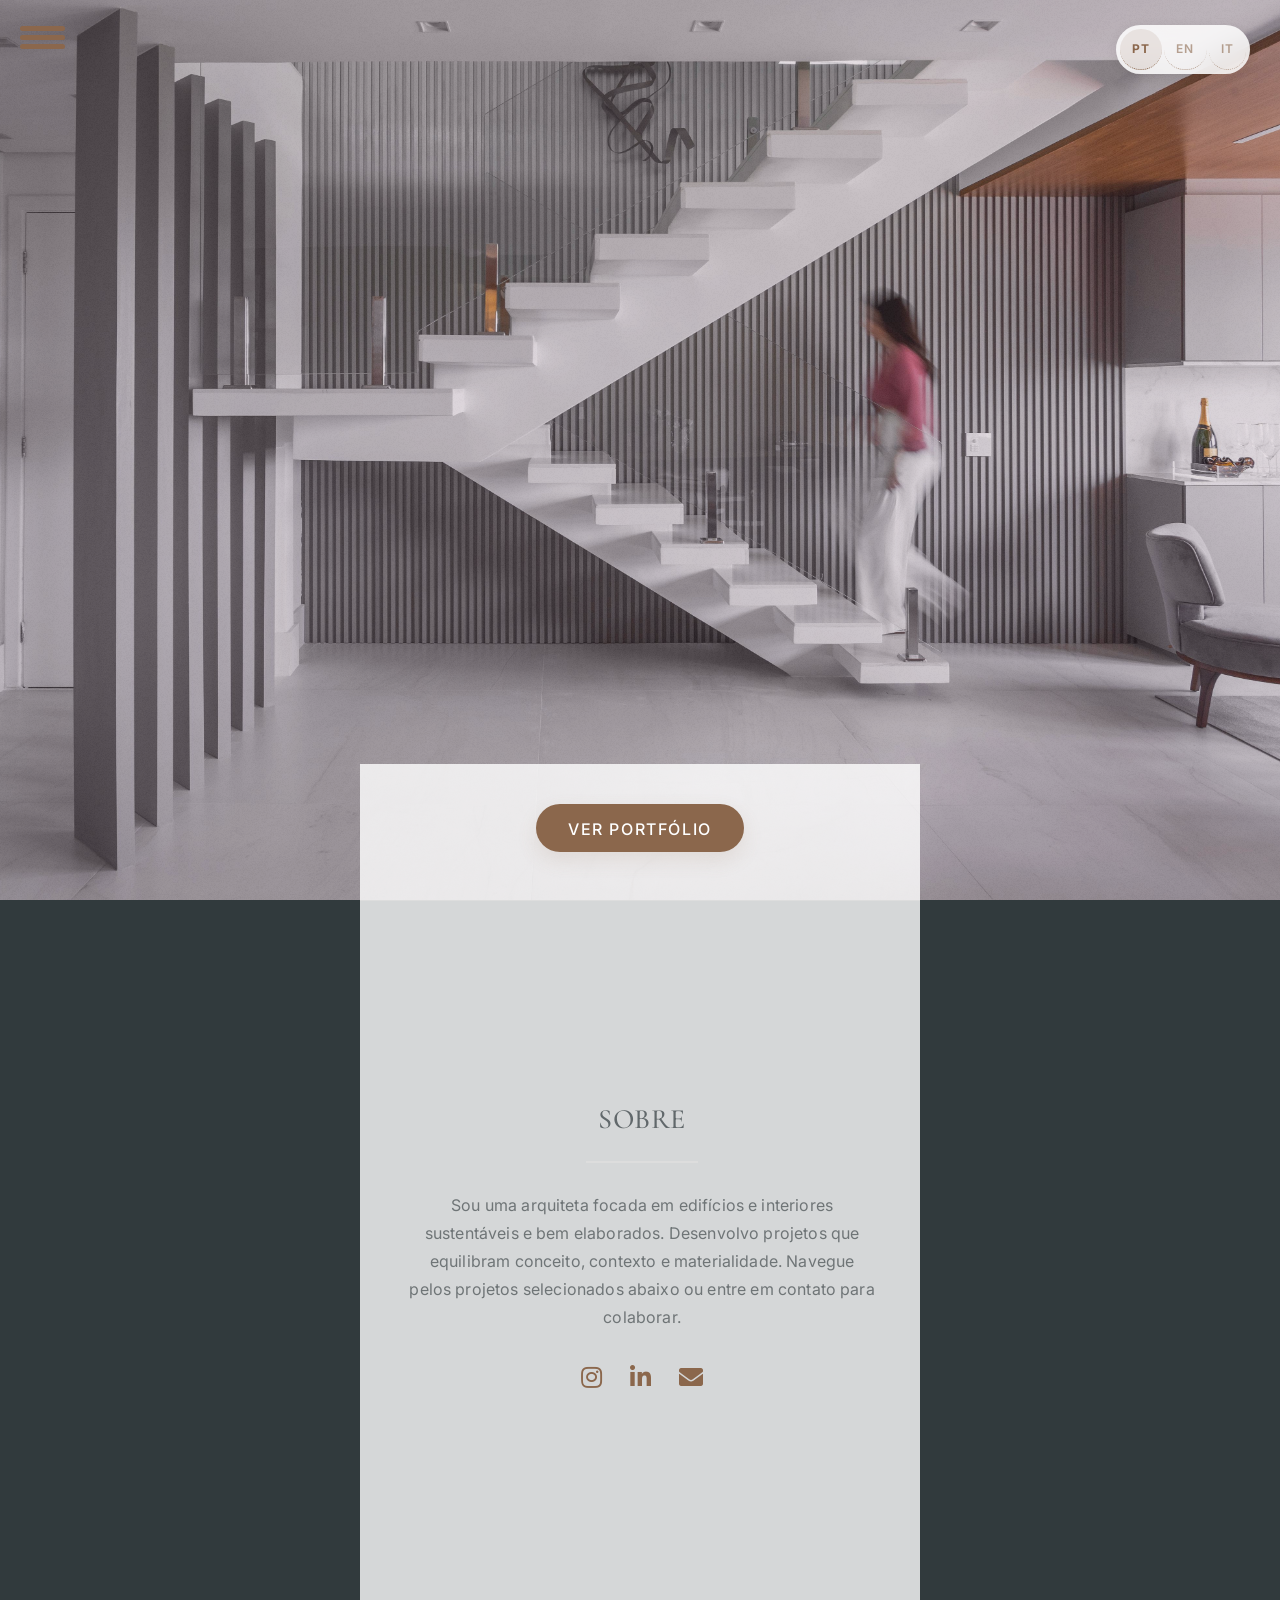
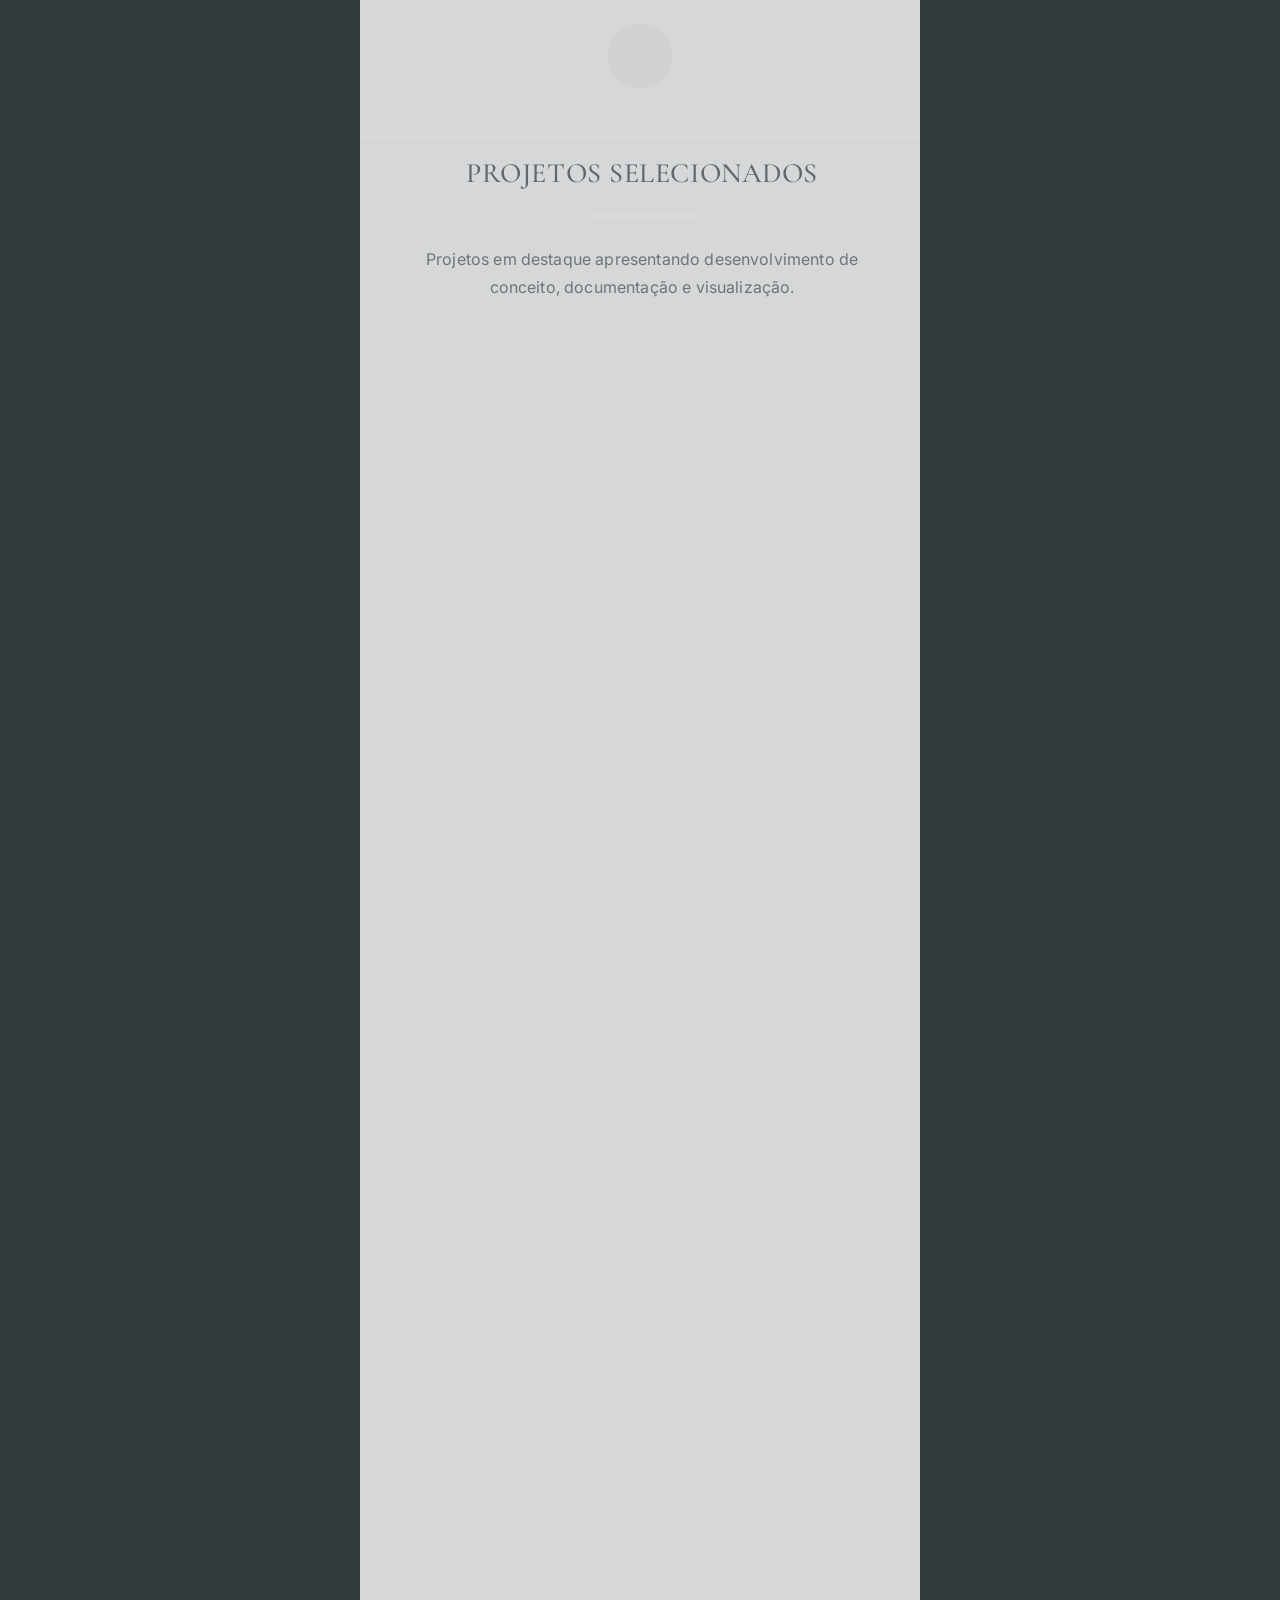
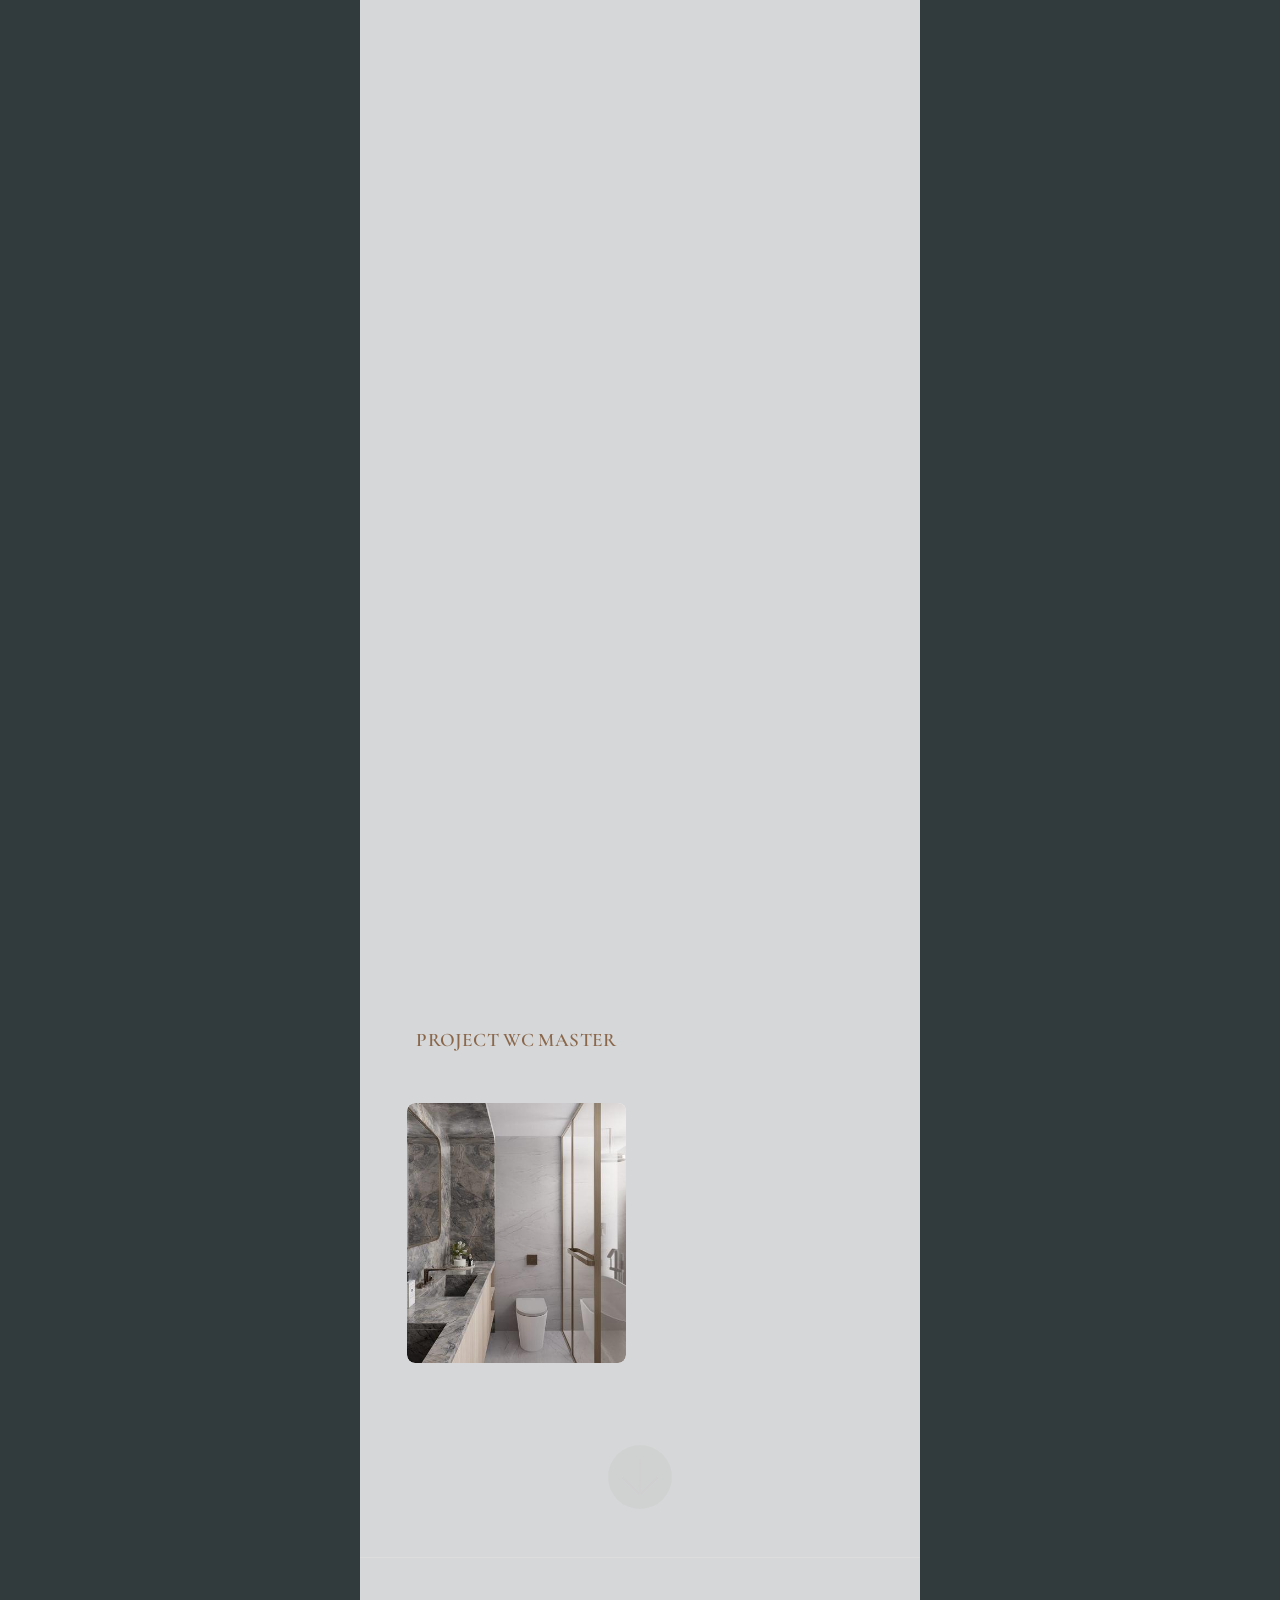
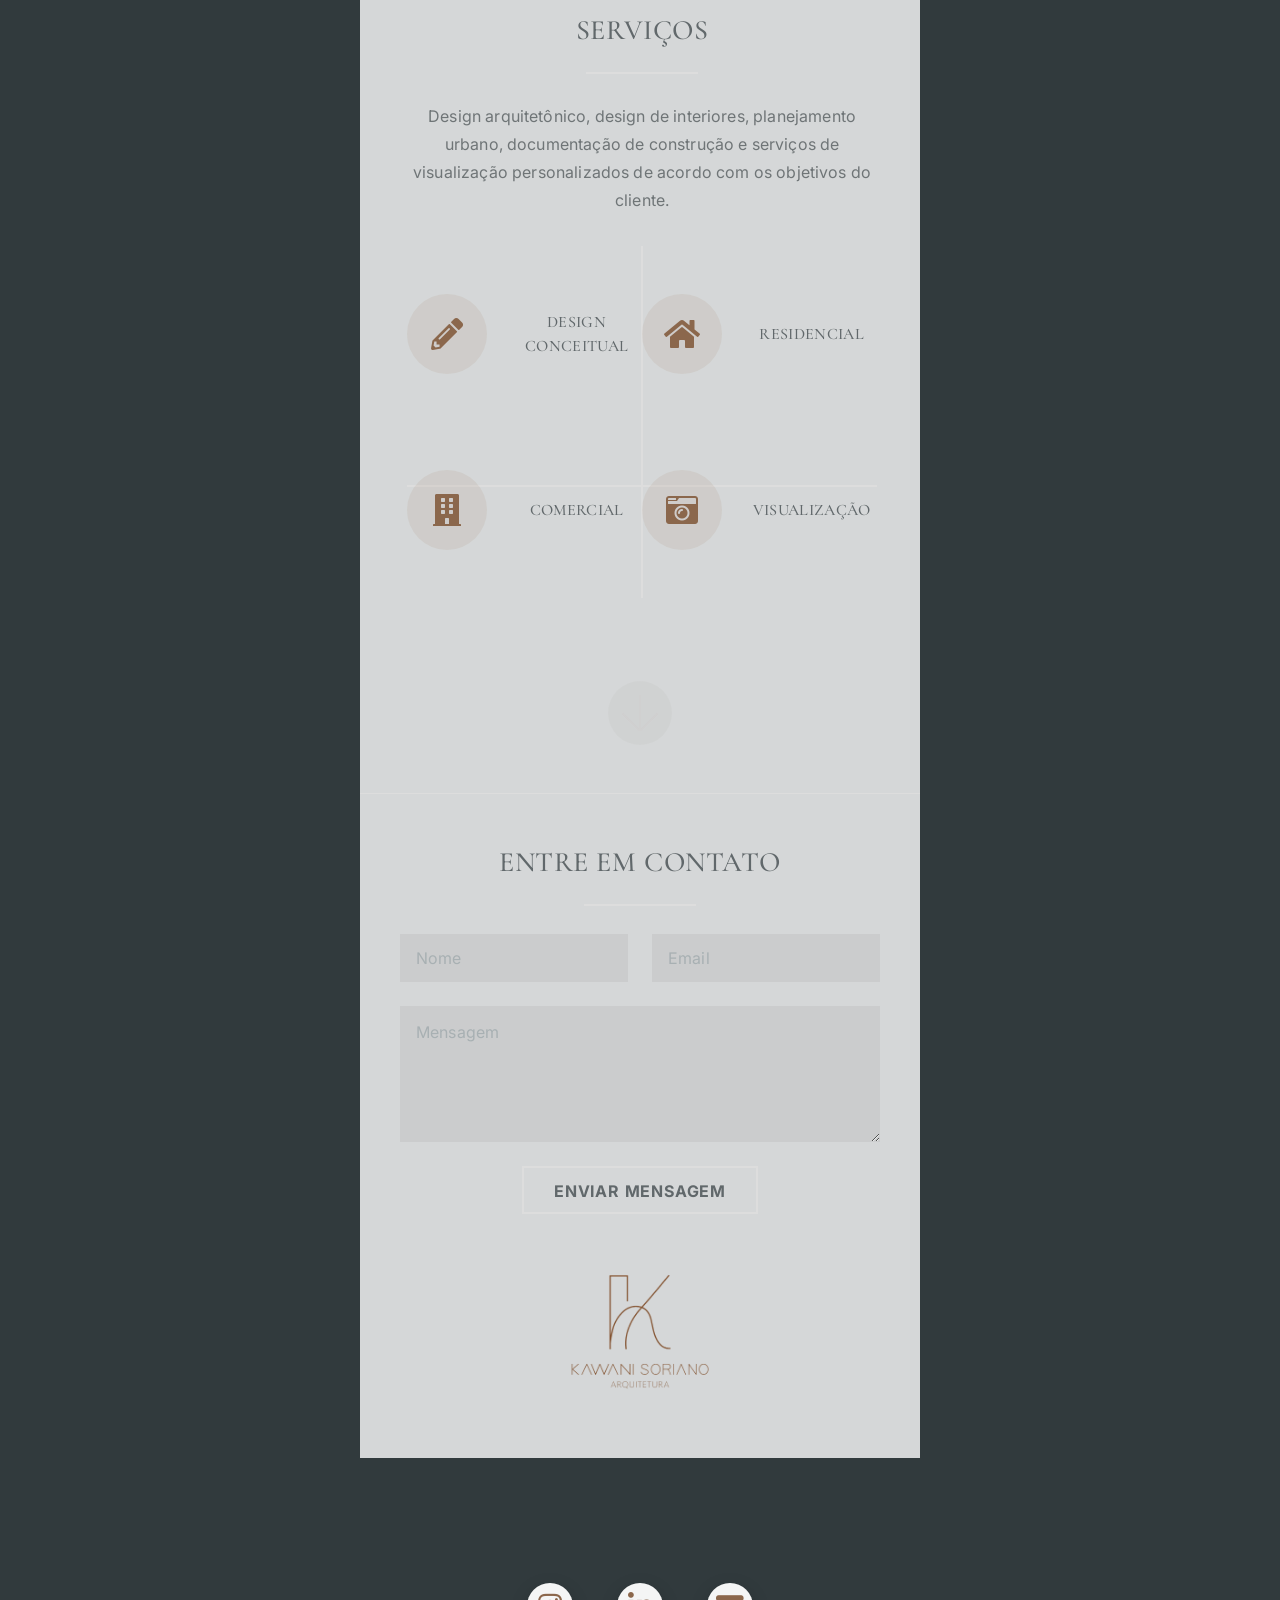
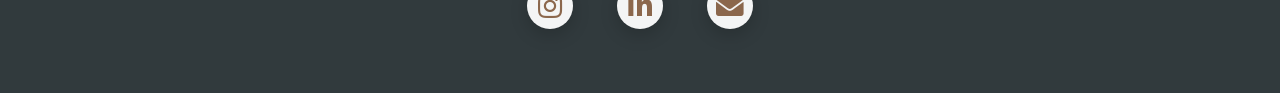
==== commit 52b40a66: "Optimize project images and fix SEO domain references Convert PNG project photos to compressed JPEG " ====
--- a/index_br.html
+++ b/index_br.html
@@ -16,15 +16,15 @@
 		<meta name="description" itemprop="description" content="Kawani S. cria arquitetura e interiores pensados para clientes que buscam espaços calmos, bonitos e bem resolvidos." />
 		<meta name="keywords" content="arquitetura, design de interiores, arquitetura residencial, interiores comerciais, reforma" />
 		<meta name="author" content="Kawani S." />
-		<link rel="canonical" href="index_br.html" />
-		<link rel="alternate" hreflang="en" href="index.html" />
-		<link rel="alternate" hreflang="pt-BR" href="index_br.html" />
-		<link rel="alternate" hreflang="it" href="index_it.html" />
-		<link rel="alternate" hreflang="x-default" href="index.html" />
+		<link rel="canonical" href="https://kawanisorianoarchitecture.com/index_br.html" />
+		<link rel="alternate" hreflang="en" href="https://kawanisorianoarchitecture.com/index.html" />
+		<link rel="alternate" hreflang="pt-BR" href="https://kawanisorianoarchitecture.com/index_br.html" />
+		<link rel="alternate" hreflang="it" href="https://kawanisorianoarchitecture.com/index_it.html" />
+		<link rel="alternate" hreflang="x-default" href="https://kawanisorianoarchitecture.com/index.html" />
 		<meta property="og:type" content="website" />
 		<meta property="og:title" content="Kawani S. — Portfólio de Arquitetura" />
 		<meta property="og:description" content="Arquitetura e interiores pensados para casas, reformas e espaços boutique." />
-		<meta property="og:url" content="index_br.html" />
+		<meta property="og:url" content="https://kawanisorianoarchitecture.com/index_br.html" />
 		<meta property="og:site_name" content="Kawani S." />
 		<meta name="twitter:card" content="summary_large_image" />
 		<meta name="twitter:title" content="Kawani S. — Portfólio de Arquitetura" />
@@ -122,9 +122,9 @@
 
 		<!-- Language Switcher -->
 		<div class="language-switcher">
-			<a href="index_br.html" class="language-option active" title="Português (Brasil)">PT</a>
-			<a href="index.html" class="language-option" title="English">EN</a>
-			<a href="index_it.html" class="language-option" title="Italiano">IT</a>
+			<a href="https://kawanisorianoarchitecture.com/index_br.html" class="language-option active" title="Português (Brasil)">PT</a>
+			<a href="https://kawanisorianoarchitecture.com/index.html" class="language-option" title="English">EN</a>
+			<a href="https://kawanisorianoarchitecture.com/index_it.html" class="language-option" title="Italiano">IT</a>
 		</div>
 
 		<!-- Header -->
@@ -174,7 +174,7 @@
 							<div class="project-card" onclick="openProjectModal('sunrise', event)">
 								<h3 class="project-title">Project Sunrise</h3>
 								<div class="project-image">
-									<img loading="lazy" decoding="async" src="images/projects/sunrise/01.jpg" alt="Project Sunrise representative image" />
+									<img loading="lazy" decoding="async" src="images/projects/sunrise/01-thumb.jpg" alt="Project Sunrise representative image" />
 									<div class="project-overlay">
 										<span class="view-project">Ver Projeto →</span>
 									</div>
@@ -184,7 +184,7 @@
 							<div class="project-card" onclick="openProjectModal('alvorada', event)">
 								<h3 class="project-title">Project Alvorada</h3>
 								<div class="project-image">
-									<img loading="lazy" decoding="async" src="images/projects/alvorada/01.png" alt="Project Alvorada representative image" />
+									<img loading="lazy" decoding="async" src="images/projects/alvorada/01-thumb.jpg" alt="Project Alvorada representative image" />
 									<div class="project-overlay">
 										<span class="view-project">Ver Projeto →</span>
 									</div>
@@ -194,7 +194,7 @@
 							<div class="project-card" onclick="openProjectModal('bosque', event)">
 								<h3 class="project-title">Project Bosque</h3>
 								<div class="project-image">
-									<img loading="lazy" decoding="async" src="images/projects/bosque/01.jpg" alt="Project Bosque representative image" />
+									<img loading="lazy" decoding="async" src="images/projects/bosque/01-thumb.jpg" alt="Project Bosque representative image" />
 									<div class="project-overlay">
 										<span class="view-project">Ver Projeto →</span>
 									</div>
@@ -204,7 +204,7 @@
 							<div class="project-card" onclick="openProjectModal('wood', event)">
 								<h3 class="project-title">Project Wood</h3>
 								<div class="project-image">
-									<img loading="lazy" decoding="async" src="images/projects/wood/01.png" alt="Project Wood representative image" />
+									<img loading="lazy" decoding="async" src="images/projects/wood/01-thumb.jpg" alt="Project Wood representative image" />
 									<div class="project-overlay">
 										<span class="view-project">Ver Projeto →</span>
 									</div>
@@ -214,7 +214,7 @@
 							<div class="project-card" onclick="openProjectModal('clinicaAlpes', event)">
 								<h3 class="project-title">Project Clinica Alpes</h3>
 								<div class="project-image">
-									<img loading="lazy" decoding="async" src="images/projects/clinica-alpes/01.jpg" alt="Project Clinica Alpes representative image" />
+									<img loading="lazy" decoding="async" src="images/projects/clinica-alpes/01-thumb.jpg" alt="Project Clinica Alpes representative image" />
 									<div class="project-overlay">
 										<span class="view-project">Ver Projeto →</span>
 									</div>
@@ -224,7 +224,7 @@
 							<div class="project-card" onclick="openProjectModal('curves', event)">
 								<h3 class="project-title">Project Curves</h3>
 								<div class="project-image">
-									<img loading="lazy" decoding="async" src="images/projects/curves/01.png" alt="Project Curves representative image" />
+									<img loading="lazy" decoding="async" src="images/projects/curves/01-thumb.jpg" alt="Project Curves representative image" />
 									<div class="project-overlay">
 										<span class="view-project">Ver Projeto →</span>
 									</div>
@@ -234,7 +234,7 @@
 							<div class="project-card" onclick="openProjectModal('duplex', event)">
 								<h3 class="project-title">Project Duplex</h3>
 								<div class="project-image">
-									<img loading="lazy" decoding="async" src="images/projects/duplex/01.jpg" alt="Project Duplex representative image" />
+									<img loading="lazy" decoding="async" src="images/projects/duplex/01-thumb.jpg" alt="Project Duplex representative image" />
 									<div class="project-overlay">
 										<span class="view-project">Ver Projeto →</span>
 									</div>
@@ -244,7 +244,7 @@
 							<div class="project-card" onclick="openProjectModal('marbleLines', event)">
 								<h3 class="project-title">Project Marble Lines</h3>
 								<div class="project-image">
-									<img loading="lazy" decoding="async" src="images/projects/marble-lines/01.png" alt="Project Marble Lines representative image" />
+									<img loading="lazy" decoding="async" src="images/projects/marble-lines/01-thumb.jpg" alt="Project Marble Lines representative image" />
 									<div class="project-overlay">
 										<span class="view-project">Ver Projeto →</span>
 									</div>
@@ -254,7 +254,7 @@
 							<div class="project-card" onclick="openProjectModal('rooftop', event)">
 								<h3 class="project-title">Project Rooftop</h3>
 								<div class="project-image">
-									<img loading="lazy" decoding="async" src="images/projects/rooftop/01.png" alt="Project Rooftop representative image" />
+									<img loading="lazy" decoding="async" src="images/projects/rooftop/01-thumb.jpg" alt="Project Rooftop representative image" />
 									<div class="project-overlay">
 										<span class="view-project">Ver Projeto →</span>
 									</div>
@@ -264,7 +264,7 @@
 							<div class="project-card" onclick="openProjectModal('white', event)">
 								<h3 class="project-title">Project White</h3>
 								<div class="project-image">
-									<img loading="lazy" decoding="async" src="images/projects/white/01.png" alt="Project White representative image" />
+									<img loading="lazy" decoding="async" src="images/projects/white/01-thumb.jpg" alt="Project White representative image" />
 									<div class="project-overlay">
 										<span class="view-project">Ver Projeto →</span>
 									</div>
@@ -274,7 +274,7 @@
 							<div class="project-card" onclick="openProjectModal('wcMaster', event)">
 								<h3 class="project-title">Project WC Master</h3>
 								<div class="project-image">
-									<img loading="lazy" decoding="async" src="images/projects/wc-master/01.png" alt="Project WC Master representative image" />
+									<img loading="lazy" decoding="async" src="images/projects/wc-master/01-thumb.jpg" alt="Project WC Master representative image" />
 									<div class="project-overlay">
 										<span class="view-project">Ver Projeto →</span>
 									</div>
--- a/assets/css/main.css
+++ b/assets/css/main.css
@@ -3438,9 +3438,12 @@
 	align-items: stretch;
 	justify-content: flex-start;
 	position: relative;
-	transition: all 0.4s ease;
+	transition: transform 0.4s ease;
 	min-height: 0;
 	overflow: hidden;
+	content-visibility: auto;
+	contain-intrinsic-size: 0 420px;
+	contain: layout style paint;
 }
 
 .project-card:hover {
@@ -3455,6 +3458,7 @@
 	height: 260px;
 	min-height: 260px;
 	flex: 0 0 260px;
+	background-color: #f0f0f0;
 }
 
 .project-image img {
@@ -3462,14 +3466,13 @@
 	height: 100%;
 	object-fit: cover;
 	transition: transform 0.28s ease;
+	backface-visibility: hidden;
+	border-radius: 8px;
+}
+
+.project-card:hover .project-image img {
 	will-change: transform;
-	backface-visibility: hidden;
-	transform: translateZ(0);
-	border-radius: 8px;
-}
-
-.project-card:hover .project-image img {
-	transform: scale(1.08);
+	transform: translateZ(0) scale(1.08);
 }
 
 .project-title {
--- a/assets/css/main.css
+++ b/assets/css/main.css
@@ -3438,9 +3438,12 @@
 	align-items: stretch;
 	justify-content: flex-start;
 	position: relative;
-	transition: all 0.4s ease;
+	transition: transform 0.4s ease;
 	min-height: 0;
 	overflow: hidden;
+	content-visibility: auto;
+	contain-intrinsic-size: 0 420px;
+	contain: layout style paint;
 }
 
 .project-card:hover {
@@ -3455,6 +3458,7 @@
 	height: 260px;
 	min-height: 260px;
 	flex: 0 0 260px;
+	background-color: #f0f0f0;
 }
 
 .project-image img {
@@ -3462,14 +3466,13 @@
 	height: 100%;
 	object-fit: cover;
 	transition: transform 0.28s ease;
+	backface-visibility: hidden;
+	border-radius: 8px;
+}
+
+.project-card:hover .project-image img {
 	will-change: transform;
-	backface-visibility: hidden;
-	transform: translateZ(0);
-	border-radius: 8px;
-}
-
-.project-card:hover .project-image img {
-	transform: scale(1.08);
+	transform: translateZ(0) scale(1.08);
 }
 
 .project-title {
